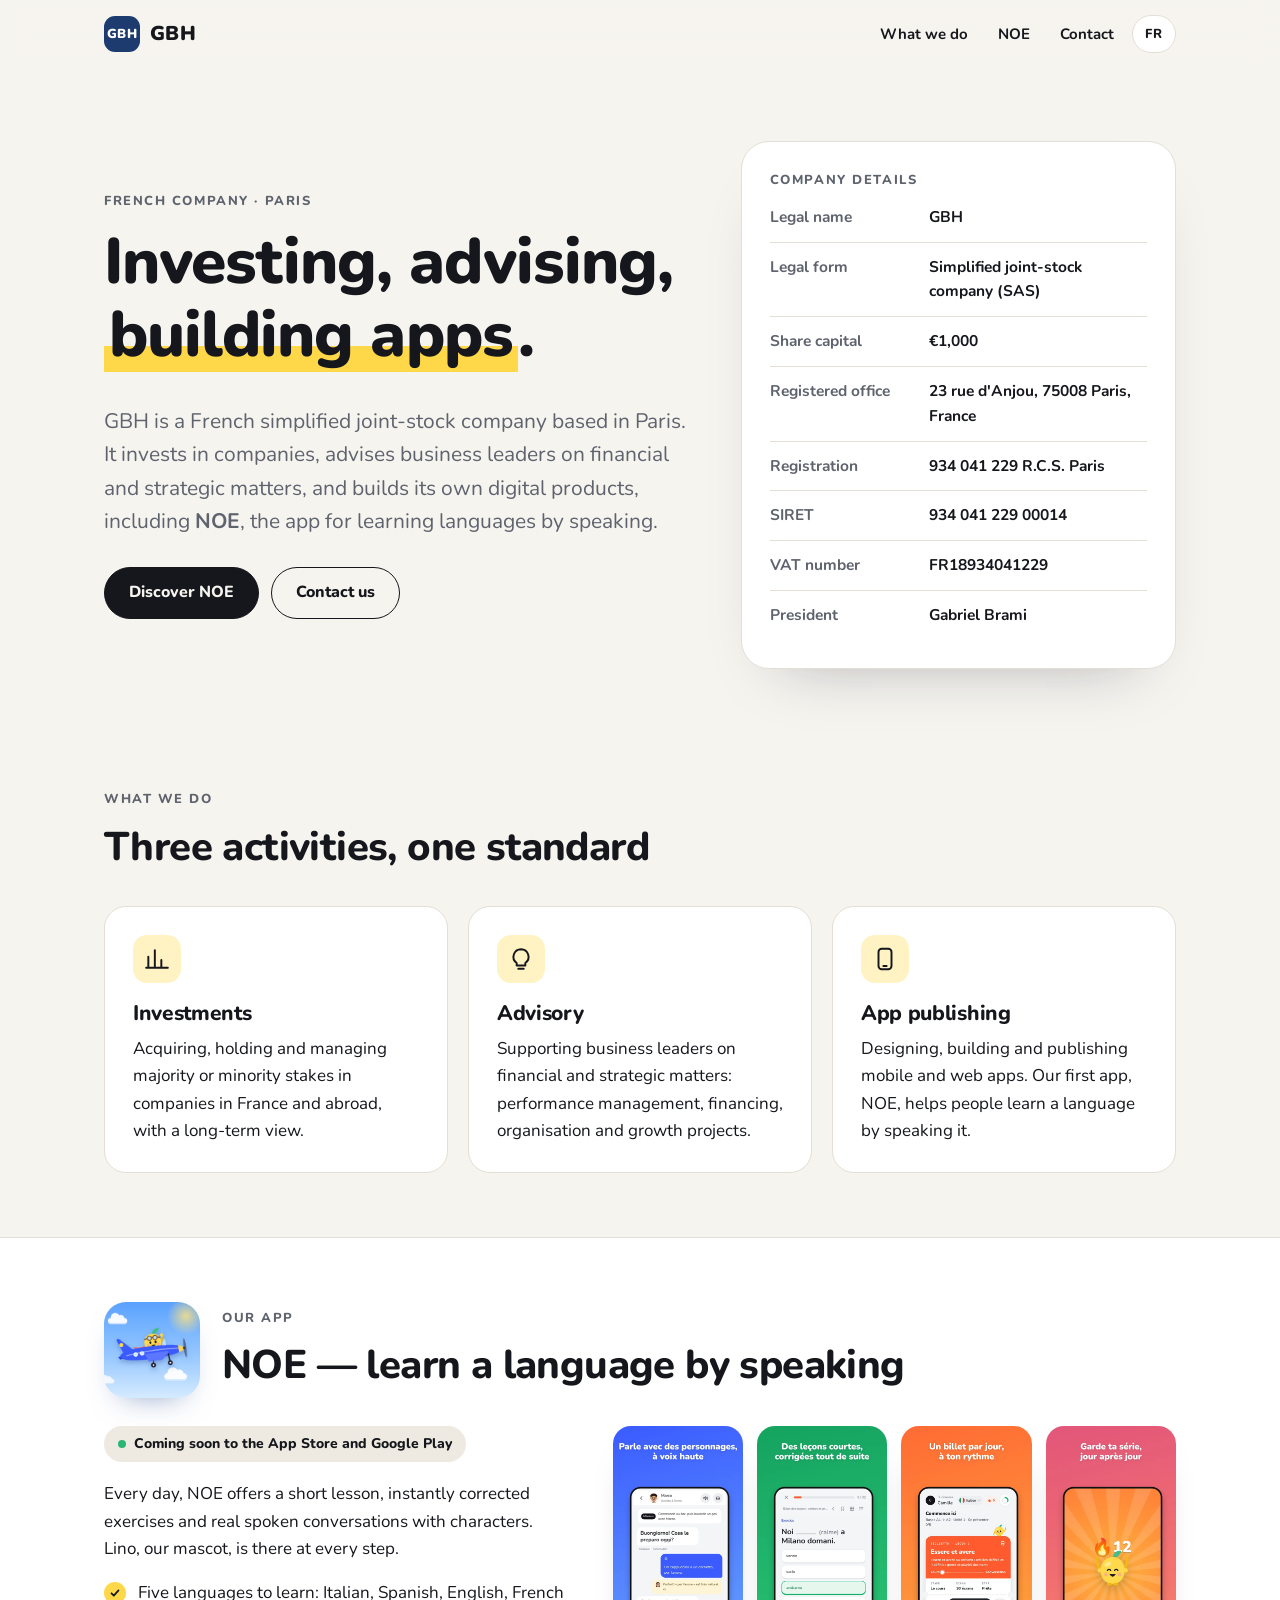
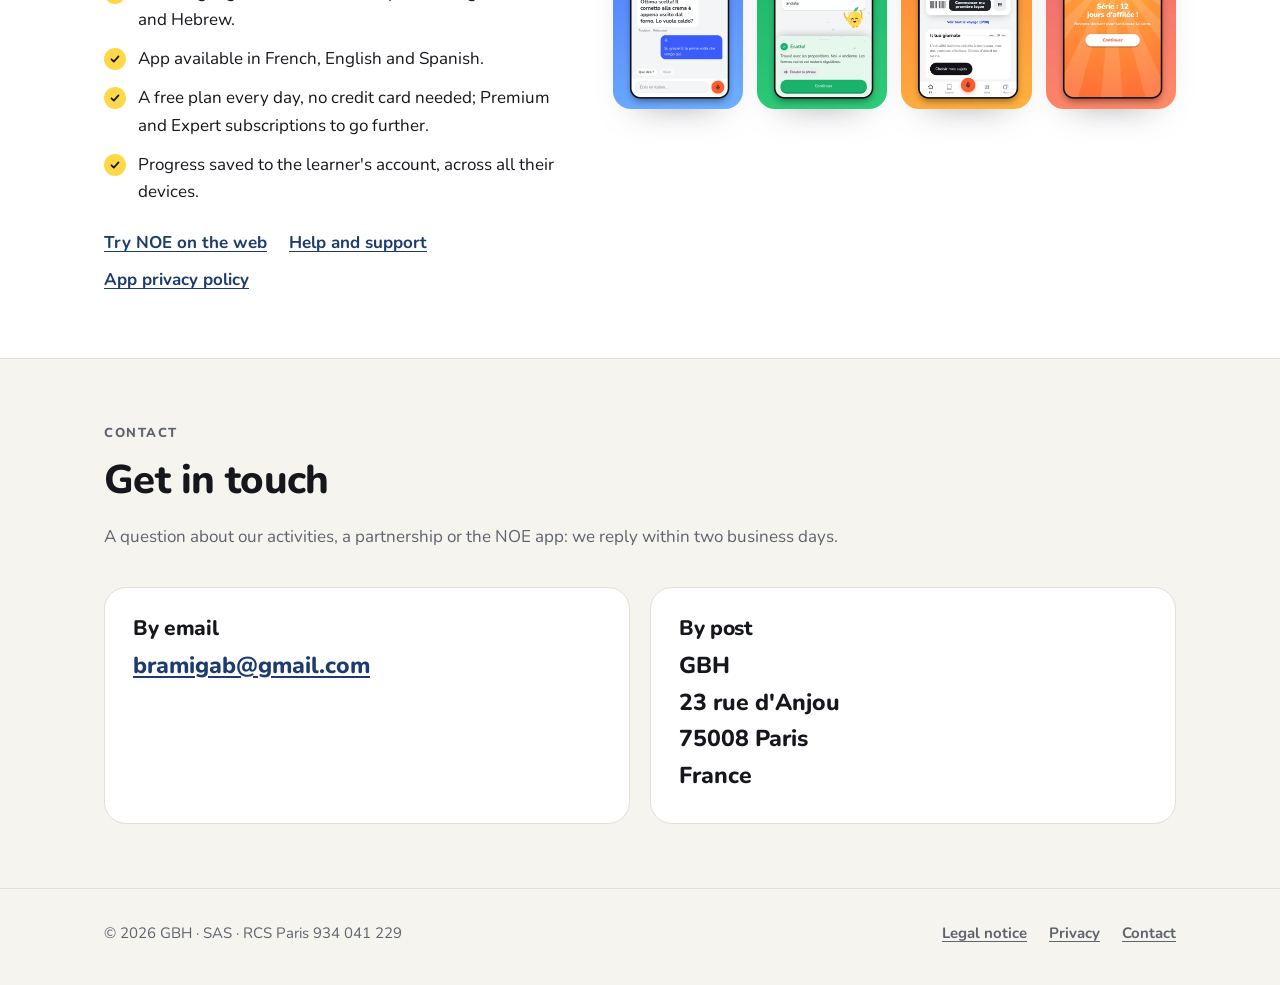
==== index.html @ ae4293f5 "Site de GBH : activités, NOE, identité de la société, contact, mentions légales, confidentialité (FR" ====
<!doctype html>
<html lang="fr">
<head>
<meta charset="utf-8">
<meta name="viewport" content="width=device-width, initial-scale=1, viewport-fit=cover">
<title>GBH — Investissement, conseil et édition d'applications · Paris</title>
<meta name="description" content="GBH est une société par actions simplifiée basée à Paris. Elle investit dans des entreprises, accompagne des dirigeants et édite NOE, l'application pour apprendre les langues en parlant.">
<link rel="canonical" href="https://gab728.github.io/gbh-site/">
<meta property="og:type" content="website">
<meta property="og:title" content="GBH — Investissement, conseil et édition d'applications · Paris">
<meta property="og:description" content="GBH est une société par actions simplifiée basée à Paris. Elle investit dans des entreprises, accompagne des dirigeants et édite NOE, l'application pour apprendre les langues en parlant.">
<meta property="og:url" content="https://gab728.github.io/gbh-site/">
<meta property="og:image" content="https://gab728.github.io/gbh-site/assets/noe-256.png">
<meta name="theme-color" content="#F6F4EF" media="(prefers-color-scheme: light)">
<meta name="theme-color" content="#0F1115" media="(prefers-color-scheme: dark)">
<link rel="icon" href="favicon.svg" type="image/svg+xml">
<link rel="apple-touch-icon" href="assets/noe-180.png">
<link rel="preload" href="fonts/nunito-latin-wght-normal.woff2" as="font" type="font/woff2" crossorigin>
<link rel="stylesheet" href="style.css">
<script type="application/ld+json">{"@context":"https://schema.org","@type":"Organization","name":"GBH","legalName":"GBH","url":"https://gab728.github.io/gbh-site/","email":"bramigab@gmail.com","address":{"@type":"PostalAddress","streetAddress":"23 rue d'Anjou","postalCode":"75008","addressLocality":"Paris","addressCountry":"FR"},"vatID":"FR18934041229","foundingDate":"2024-10-07","identifier":[{"@type":"PropertyValue","propertyID":"SIREN","value":"934041229"}],"founder":{"@type":"Person","name":"Gabriel Brami"},"owns":{"@type":"MobileApplication","name":"NOE","applicationCategory":"EducationalApplication","operatingSystem":"iOS, Android, Web","url":"https://gab728.github.io/italiano-passo-passo/"}}</script>
<script>
/* Langue : français par défaut, anglais pour les visiteurs dont le navigateur n'est pas en français. Même adresse pour les deux. */
(function () { var l = "fr"; try { l = localStorage.getItem("gbh-lang") || ""; } catch (e) {} if (!l) l = /^fr/i.test(navigator.language || "fr") ? "fr" : "en"; document.documentElement.lang = l; })();
</script>
</head>
<body>
<a class="skip" href="#main"><span data-l="fr">Aller au contenu</span><span data-l="en">Skip to content</span></a>
<header class="top" id="top">
  <div class="wrap">
    <a class="logo" href="./" aria-label="GBH"><span class="logo-mark" aria-hidden="true">GBH</span>GBH</a>
    <nav class="nav" aria-label="Navigation">
      <a class="opt" href="./#activites"><span data-l="fr">Activités</span><span data-l="en">What we do</span></a>
      <a class="opt" href="./#noe">NOE</a>
      <a href="./#contact">Contact</a>
      <button class="lang" type="button" id="lang" aria-label="Changer de langue / Change language"><span data-l="fr">EN</span><span data-l="en">FR</span></button>
    </nav>
  </div>
</header>
<main id="main">

<section class="hero" aria-labelledby="h1">
  <div class="wrap">
    <div>
      <div class="eyebrow"><span data-l="fr">Société française · Paris</span><span data-l="en">French company · Paris</span></div>
      <h1 id="h1"><span data-l="fr">Investir, conseiller, <span class="hl">créer des applications</span>.</span><span data-l="en">Investing, advising, <span class="hl">building apps</span>.</span></h1>
      <p class="lead"><span data-l="fr">GBH est une société par actions simplifiée basée à Paris. Elle prend des participations dans des entreprises, accompagne des dirigeants sur leurs sujets financiers et stratégiques, et conçoit ses propres produits numériques, dont <b>NOE</b>, l'application pour apprendre les langues en parlant.</span><span data-l="en">GBH is a French simplified joint-stock company based in Paris. It invests in companies, advises business leaders on financial and strategic matters, and builds its own digital products, including <b>NOE</b>, the app for learning languages by speaking.</span></p>
      <div class="cta">
        <a class="btn primary" href="#noe"><span data-l="fr">Découvrir NOE</span><span data-l="en">Discover NOE</span></a>
        <a class="btn" href="#contact"><span data-l="fr">Nous contacter</span><span data-l="en">Contact us</span></a>
      </div>
    </div>
    <aside class="hero-card" aria-label="Identité de la société">
      <div class="eyebrow"><span data-l="fr">Identité de la société</span><span data-l="en">Company details</span></div>
      <dl class="facts" data-l="fr">
  <div><dt>Dénomination</dt><dd>GBH</dd></div>
  <div><dt>Forme</dt><dd>Société par actions simplifiée (SAS)</dd></div>
  <div><dt>Capital social</dt><dd>1 000 €</dd></div>
  <div><dt>Siège social</dt><dd>23 rue d'Anjou, 75008 Paris, France</dd></div>
  <div><dt>Immatriculation</dt><dd>934 041 229 R.C.S. Paris</dd></div>
  <div><dt>SIRET</dt><dd>934 041 229 00014</dd></div>
  <div><dt>N° de TVA</dt><dd>FR18934041229</dd></div>
  <div><dt>Président</dt><dd>Gabriel Brami</dd></div></dl>
      <dl class="facts" data-l="en">
  <div><dt>Legal name</dt><dd>GBH</dd></div>
  <div><dt>Legal form</dt><dd>Simplified joint-stock company (SAS)</dd></div>
  <div><dt>Share capital</dt><dd>€1,000</dd></div>
  <div><dt>Registered office</dt><dd>23 rue d'Anjou, 75008 Paris, France</dd></div>
  <div><dt>Registration</dt><dd>934 041 229 R.C.S. Paris</dd></div>
  <div><dt>SIRET</dt><dd>934 041 229 00014</dd></div>
  <div><dt>VAT number</dt><dd>FR18934041229</dd></div>
  <div><dt>President</dt><dd>Gabriel Brami</dd></div></dl>
    </aside>
  </div>
</section>

<section id="activites" aria-labelledby="h-act">
  <div class="wrap">
    <div class="section-head">
      <div class="eyebrow"><span data-l="fr">Activités</span><span data-l="en">What we do</span></div>
      <h2 id="h-act"><span data-l="fr">Trois métiers, une même exigence</span><span data-l="en">Three activities, one standard</span></h2>
    </div>
    <div class="grid3">
      <article class="card"><div class="ico"><svg viewBox="0 0 24 24" aria-hidden="true"><path d="M4 20V10M10 20V4M16 20v-7M22 20H2"/></svg></div><h3><span data-l="fr">Participations</span><span data-l="en">Investments</span></h3>
        <p><span data-l="fr">Prise, détention et gestion de participations, majoritaires ou minoritaires, dans des sociétés en France et à l'étranger, avec un horizon de long terme.</span><span data-l="en">Acquiring, holding and managing majority or minority stakes in companies in France and abroad, with a long-term view.</span></p></article>
      <article class="card"><div class="ico"><svg viewBox="0 0 24 24" aria-hidden="true"><path d="M12 3a7 7 0 0 0-4 12.7V18h8v-2.3A7 7 0 0 0 12 3z"/><path d="M9.5 21h5"/></svg></div><h3><span data-l="fr">Conseil</span><span data-l="en">Advisory</span></h3>
        <p><span data-l="fr">Accompagnement des dirigeants sur leurs questions financières et stratégiques : pilotage, financement, organisation, projets de croissance.</span><span data-l="en">Supporting business leaders on financial and strategic matters: performance management, financing, organisation and growth projects.</span></p></article>
      <article class="card"><div class="ico"><svg viewBox="0 0 24 24" aria-hidden="true"><rect x="6" y="2.5" width="12" height="19" rx="3"/><path d="M10.5 18.5h3"/></svg></div><h3><span data-l="fr">Édition d'applications</span><span data-l="en">App publishing</span></h3>
        <p><span data-l="fr">Conception, développement et publication d'applications mobiles et web. Notre première application, NOE, aide à apprendre une langue en parlant.</span><span data-l="en">Designing, building and publishing mobile and web apps. Our first app, NOE, helps people learn a language by speaking it.</span></p></article>
    </div>
  </div>
</section>

<section class="noe" id="noe" aria-labelledby="h-noe">
  <div class="wrap">
    <div class="noe-head">
      <img src="assets/noe-256.png" width="96" height="96" alt="Icône de l'application NOE">
      <div>
        <div class="eyebrow"><span data-l="fr">Notre application</span><span data-l="en">Our app</span></div>
        <h2 id="h-noe"><span data-l="fr">NOE — apprendre une langue en parlant</span><span data-l="en">NOE — learn a language by speaking</span></h2>
      </div>
    </div>
    <div class="noe-body">
      <div>
        <div class="badge"><span data-l="fr">Bientôt sur l'App Store et Google Play</span><span data-l="en">Coming soon to the App Store and Google Play</span></div>
        <p><span data-l="fr">NOE propose chaque jour une leçon courte, des exercices corrigés tout de suite et de vraies conversations à voix haute avec des personnages. Lino, notre mascotte, accompagne l'élève à chaque étape.</span><span data-l="en">Every day, NOE offers a short lesson, instantly corrected exercises and real spoken conversations with characters. Lino, our mascot, is there at every step.</span></p>
        <ul class="ticks">
          <li><span data-l="fr">Cinq langues à apprendre : italien, espagnol, anglais, français et hébreu.</span><span data-l="en">Five languages to learn: Italian, Spanish, English, French and Hebrew.</span></li>
          <li><span data-l="fr">Application disponible en français, en anglais et en espagnol.</span><span data-l="en">App available in French, English and Spanish.</span></li>
          <li><span data-l="fr">Une formule gratuite chaque jour, sans carte bancaire ; des abonnements Premium et Expert pour aller plus loin.</span><span data-l="en">A free plan every day, no credit card needed; Premium and Expert subscriptions to go further.</span></li>
          <li><span data-l="fr">Progression enregistrée dans le compte de l'élève, sur tous ses appareils.</span><span data-l="en">Progress saved to the learner's account, across all their devices.</span></li>
        </ul>
        <div class="links">
          <a href="https://gab728.github.io/italiano-passo-passo/"><span data-l="fr">Essayer NOE sur le web</span><span data-l="en">Try NOE on the web</span></a>
          <a href="https://gab728.github.io/italiano-passo-passo/aide.html"><span data-l="fr">Aide et assistance</span><span data-l="en">Help and support</span></a>
          <a href="https://gab728.github.io/italiano-passo-passo/confidentialite.html"><span data-l="fr">Confidentialité de l'app</span><span data-l="en">App privacy policy</span></a>
        </div>
      </div>
      <div class="shots" role="list" aria-label="Captures d'écran de NOE">
        <picture role="listitem"><source srcset="assets/noe-1.webp" type="image/webp"><img src="assets/noe-1.jpg" width="520" height="1130" decoding="async" alt="NOE : Parler avec des personnages, à voix haute / Talking out loud with characters"></picture>
        <picture role="listitem"><source srcset="assets/noe-2.webp" type="image/webp"><img src="assets/noe-2.jpg" width="520" height="1130" decoding="async" alt="NOE : Des leçons courtes, corrigées tout de suite / Short lessons, corrected instantly"></picture>
        <picture role="listitem"><source srcset="assets/noe-3.webp" type="image/webp"><img src="assets/noe-3.jpg" width="520" height="1130" decoding="async" alt="NOE : Une leçon par jour, à son rythme / One lesson a day, at your own pace"></picture>
        <picture role="listitem"><source srcset="assets/noe-4.webp" type="image/webp"><img src="assets/noe-4.jpg" width="520" height="1130" decoding="async" alt="NOE : Une série de jours d'affilée / A daily streak"></picture>
      </div>
    </div>
  </div>
</section>

<section id="contact" aria-labelledby="h-contact">
  <div class="wrap">
    <div class="section-head">
      <div class="eyebrow">Contact</div>
      <h2 id="h-contact"><span data-l="fr">Écrivez-nous</span><span data-l="en">Get in touch</span></h2>
      <p class="muted"><span data-l="fr">Une question sur nos activités, un partenariat ou l'application NOE : nous répondons sous deux jours ouvrés.</span><span data-l="en">A question about our activities, a partnership or the NOE app: we reply within two business days.</span></p>
    </div>
    <div class="contact">
      <div class="card"><h3><span data-l="fr">Par e-mail</span><span data-l="en">By email</span></h3><p class="big"><a href="mailto:bramigab@gmail.com">bramigab@gmail.com</a></p></div>
      <div class="card"><h3><span data-l="fr">Par courrier</span><span data-l="en">By post</span></h3><address class="big">GBH<br>23 rue d'Anjou<br>75008 Paris<br>France</address></div>
    </div>
  </div>
</section>

</main>
<footer class="foot">
  <div class="wrap">
    <div>© 2026 GBH · SAS · RCS Paris 934 041 229</div>
    <nav aria-label="Liens légaux">
      <a href="mentions-legales.html"><span data-l="fr">Mentions légales</span><span data-l="en">Legal notice</span></a>
      <a href="confidentialite.html"><span data-l="fr">Confidentialité</span><span data-l="en">Privacy</span></a>
      <a href="./#contact">Contact</a>
    </nav>
  </div>
</footer>
<script>
(function () {
  var b = document.getElementById("lang");
  b.onclick = function () { var l = document.documentElement.lang === "fr" ? "en" : "fr"; document.documentElement.lang = l; try { localStorage.setItem("gbh-lang", l); } catch (e) {} };
  var top = document.getElementById("top"), on = function () { top.classList.toggle("scrolled", window.scrollY > 4); };
  window.addEventListener("scroll", on, { passive: true }); on();
})();
</script>
</body>
</html>
---- style.css ----
/* Site de GBH — une seule feuille, sans dépendance externe (polices hébergées ici). */
@font-face { font-family: "Nunito"; font-style: normal; font-weight: 200 1000; font-display: swap; src: url(fonts/nunito-latin-wght-normal.woff2) format("woff2"); unicode-range: U+0000-00FF, U+0131, U+0152-0153, U+02BB-02BC, U+02C6, U+02DA, U+02DC, U+0304, U+0308, U+0329, U+2000-206F, U+20AC, U+2122, U+2191, U+2193, U+2212, U+2215, U+FEFF, U+FFFD; }
@font-face { font-family: "Nunito"; font-style: normal; font-weight: 200 1000; font-display: swap; src: url(fonts/nunito-latin-ext-wght-normal.woff2) format("woff2"); unicode-range: U+0100-02BA, U+02BD-02C5, U+02C7-02CC, U+02CE-02D7, U+02DD-02FF, U+0304, U+0308, U+0329, U+1D00-1DBF, U+1E00-1E9F, U+1EF2-1EFF, U+2020, U+20A0-20AB, U+20AD-20C0, U+2113, U+2C60-2C7F, U+A720-A7FF; }

:root {
  --bg: #F6F4EF; --surface: #FFFFFF; --ink: #15171C; --muted: #5E636E; --line: #E3DFD6; --soft: #EEEAE1;
  --brand: #1D3B6E; --brand-ink: #FFFFFF; --sun: #FFD84A; --sun-soft: #FFF3C4; --hl: #FFD84A;
  --radius: 22px; --wrap: 1120px;
  color-scheme: light;
}
@media (prefers-color-scheme: dark) {
  :root:not([data-theme="light"]) {
    --bg: #0F1115; --surface: #181B21; --ink: #F1F2F4; --muted: #A3A8B3; --line: #2A2E37; --soft: #1F232A;
    --brand: #8FB4FF; --brand-ink: #0F1115; --sun: #FFD84A; --sun-soft: #3A3317; --hl: rgba(255, 216, 74, .38); color-scheme: dark;
  }
}
:root[data-theme="dark"] {
  --bg: #0F1115; --surface: #181B21; --ink: #F1F2F4; --muted: #A3A8B3; --line: #2A2E37; --soft: #1F232A;
  --brand: #8FB4FF; --brand-ink: #0F1115; --sun: #FFD84A; --sun-soft: #3A3317; --hl: rgba(255, 216, 74, .38); color-scheme: dark;
}

* { box-sizing: border-box; }
html { -webkit-text-size-adjust: 100%; scroll-behavior: smooth; }
body { margin: 0; background: var(--bg); color: var(--ink); font: 17px/1.6 "Nunito", system-ui, -apple-system, "Segoe UI", sans-serif; -webkit-font-smoothing: antialiased; overflow-x: hidden; }
img { max-width: 100%; display: block; }
a { color: var(--brand); text-underline-offset: 3px; }
a:hover { text-decoration-thickness: 2px; }
:focus-visible { outline: 3px solid var(--brand); outline-offset: 3px; border-radius: 6px; }
h1, h2, h3 { line-height: 1.15; margin: 0 0 .5em; letter-spacing: -.015em; }
h1 { font-size: clamp(36px, 6vw, 64px); font-weight: 850; }
h2 { font-size: clamp(28px, 4vw, 40px); font-weight: 800; }
h3 { font-size: 21px; font-weight: 800; }
p { margin: 0 0 1em; }
.wrap { max-width: var(--wrap); margin: 0 auto; padding: 0 24px; }
.muted { color: var(--muted); }
.eyebrow { font-size: 13px; font-weight: 800; letter-spacing: .12em; text-transform: uppercase; color: var(--muted); margin-bottom: 14px; }
.skip { position: absolute; left: -999px; top: 8px; background: var(--surface); padding: 8px 14px; border-radius: 10px; z-index: 10; }
.skip:focus { left: 12px; }

/* Langue : le texte des deux langues est dans la page ; on masque l'autre. */
html[lang="fr"] [data-l="en"], html[lang="en"] [data-l="fr"] { display: none !important; }

/* En-tête */
.top { position: sticky; top: 0; z-index: 5; background: color-mix(in srgb, var(--bg) 88%, transparent); backdrop-filter: saturate(1.4) blur(12px); -webkit-backdrop-filter: saturate(1.4) blur(12px); border-bottom: 1px solid transparent; transition: border-color .2s; }
.top.scrolled { border-bottom-color: var(--line); }
.top .wrap { display: flex; align-items: center; gap: 18px; height: 68px; }
.logo { display: inline-flex; align-items: center; gap: 10px; color: var(--ink); text-decoration: none; font-weight: 900; font-size: 20px; letter-spacing: .02em; }
.logo-mark { width: 36px; height: 36px; border-radius: 11px; background: var(--brand); color: var(--brand-ink); display: grid; place-items: center; font-size: 13px; font-weight: 900; letter-spacing: .04em; }
.nav { margin-left: auto; display: flex; gap: 6px; align-items: center; }
.nav a { color: var(--ink); text-decoration: none; font-weight: 700; font-size: 15px; padding: 8px 12px; border-radius: 999px; }
.nav a:hover { background: var(--soft); }
.lang { border: 1px solid var(--line); background: var(--surface); color: var(--ink); font: 800 13px/1 "Nunito", sans-serif; letter-spacing: .06em; border-radius: 999px; padding: 9px 12px; cursor: pointer; min-height: 38px; }
.lang:hover { border-color: var(--muted); }
@media (max-width: 720px) { .nav a.opt { display: none; } .top .wrap { gap: 10px; } }

/* Accueil */
.hero { padding: 72px 0 56px; }
.hero .wrap { display: grid; grid-template-columns: 1.15fr .85fr; gap: 48px; align-items: center; }
.hero h1 .hl { background: linear-gradient(transparent 62%, var(--hl) 62%, var(--hl) 92%, transparent 92%); padding: 0 .08em; }
.lead { font-size: clamp(18px, 2.2vw, 21px); color: var(--muted); max-width: 36em; }
.cta { display: flex; flex-wrap: wrap; gap: 12px; margin-top: 28px; }
.btn { display: inline-flex; align-items: center; justify-content: center; gap: 8px; min-height: 52px; padding: 12px 24px; border-radius: 999px; font-weight: 800; font-size: 16px; text-decoration: none; border: 1.5px solid var(--ink); color: var(--ink); background: transparent; }
.btn.primary { background: var(--ink); color: var(--bg); }
.btn:hover { transform: translateY(-1px); }
.hero-card { background: var(--surface); border: 1px solid var(--line); border-radius: 28px; padding: 28px; box-shadow: 0 30px 60px -40px rgba(20, 24, 40, .35); }
.facts { display: grid; gap: 0; margin: 0; }
.facts div { display: grid; grid-template-columns: 9.5em 1fr; gap: 12px; padding: 12px 0; border-top: 1px solid var(--line); font-size: 15.5px; }
.facts div:first-child { border-top: 0; padding-top: 0; }
.facts dt { color: var(--muted); font-weight: 700; }
.facts dd { margin: 0; font-weight: 700; }
@media (max-width: 880px) { .hero { padding: 40px 0 32px; } .hero .wrap { grid-template-columns: 1fr; gap: 32px; } }
@media (max-width: 420px) { .facts div { grid-template-columns: 1fr; gap: 2px; } }

section { padding: 64px 0; }
.section-head { max-width: 44em; margin-bottom: 36px; }

/* Activités */
.grid3 { display: grid; grid-template-columns: repeat(3, 1fr); gap: 20px; }
.card { background: var(--surface); border: 1px solid var(--line); border-radius: var(--radius); padding: 28px; }
.card p:last-child { margin-bottom: 0; }
.ico { width: 48px; height: 48px; border-radius: 14px; background: var(--sun-soft); display: grid; place-items: center; margin-bottom: 18px; }
.ico svg { width: 26px; height: 26px; stroke: var(--ink); fill: none; stroke-width: 1.8; stroke-linecap: round; stroke-linejoin: round; }
@media (max-width: 880px) { .grid3 { grid-template-columns: 1fr; } }

/* NOE */
.noe { background: var(--surface); border-top: 1px solid var(--line); border-bottom: 1px solid var(--line); }
.noe-head { display: flex; gap: 22px; align-items: center; margin-bottom: 28px; }
.noe-head img { width: 96px; height: 96px; border-radius: 22px; box-shadow: 0 14px 30px -18px rgba(20, 60, 140, .55); flex: none; }
.noe-head h2 { margin-bottom: 4px; }
.noe-body { display: grid; grid-template-columns: .9fr 1.1fr; gap: 48px; align-items: start; }
.ticks { list-style: none; padding: 0; margin: 0 0 24px; display: grid; gap: 12px; }
.ticks li { position: relative; padding-left: 34px; }
.ticks li::before { content: ""; position: absolute; left: 0; top: 3px; width: 22px; height: 22px; border-radius: 50%; background: var(--sun) url("data:image/svg+xml,%3Csvg xmlns='http://www.w3.org/2000/svg' viewBox='0 0 24 24' fill='none' stroke='%2315171C' stroke-width='3' stroke-linecap='round' stroke-linejoin='round'%3E%3Cpath d='M6 12.5l4 4 8-9'/%3E%3C/svg%3E") center/14px no-repeat; }
.badge { display: inline-flex; align-items: center; gap: 8px; font-size: 14px; font-weight: 800; background: var(--soft); border-radius: 999px; padding: 7px 14px; margin-bottom: 18px; }
.badge::before { content: ""; width: 8px; height: 8px; border-radius: 50%; background: #2BB673; }
.links { display: flex; flex-wrap: wrap; gap: 10px 22px; font-weight: 700; margin-top: 8px; }
.shots { display: grid; grid-template-columns: repeat(4, 1fr); gap: 14px; }
.shots img { border-radius: 18px; aspect-ratio: 1320 / 2868; width: 100%; height: auto; object-fit: cover; box-shadow: 0 18px 36px -26px rgba(20, 24, 40, .5); }
@media (max-width: 980px) { .noe-body { grid-template-columns: 1fr; } }
@media (max-width: 560px) {
  .shots { grid-template-columns: repeat(4, 62%); overflow-x: auto; scroll-snap-type: x mandatory; padding-bottom: 8px; margin: 0 -24px; padding-left: 24px; padding-right: 24px; scrollbar-width: none; }
  .shots::-webkit-scrollbar { display: none; }
  .shots img { scroll-snap-align: center; }
  .noe-head img { width: 76px; height: 76px; border-radius: 18px; }
}

/* Contact */
.contact { display: grid; grid-template-columns: 1fr 1fr; gap: 20px; }
.contact .card h3 { margin-bottom: 8px; }
.big { font-size: clamp(19px, 2.4vw, 23px); font-weight: 800; word-break: break-word; }
address { font-style: normal; }
@media (max-width: 720px) { .contact { grid-template-columns: 1fr; } }

/* Pages de texte */
.doc { padding: 48px 0 72px; }
.doc .wrap { max-width: 780px; }
.doc h1 { font-size: clamp(32px, 5vw, 46px); }
.doc h2 { font-size: 23px; margin-top: 40px; }
.doc dl.facts { background: var(--surface); border: 1px solid var(--line); border-radius: var(--radius); padding: 22px 24px; }
.doc ul { padding-left: 1.2em; }
.doc li { margin-bottom: .4em; }

/* Pied de page */
.foot { border-top: 1px solid var(--line); padding: 32px 0 40px; font-size: 15px; color: var(--muted); }
.foot .wrap { display: flex; flex-wrap: wrap; gap: 12px 28px; align-items: center; justify-content: space-between; }
.foot nav { display: flex; flex-wrap: wrap; gap: 8px 22px; }
.foot a { color: var(--muted); font-weight: 700; }

@media (prefers-reduced-motion: reduce) { html { scroll-behavior: auto; } .btn:hover { transform: none; } }
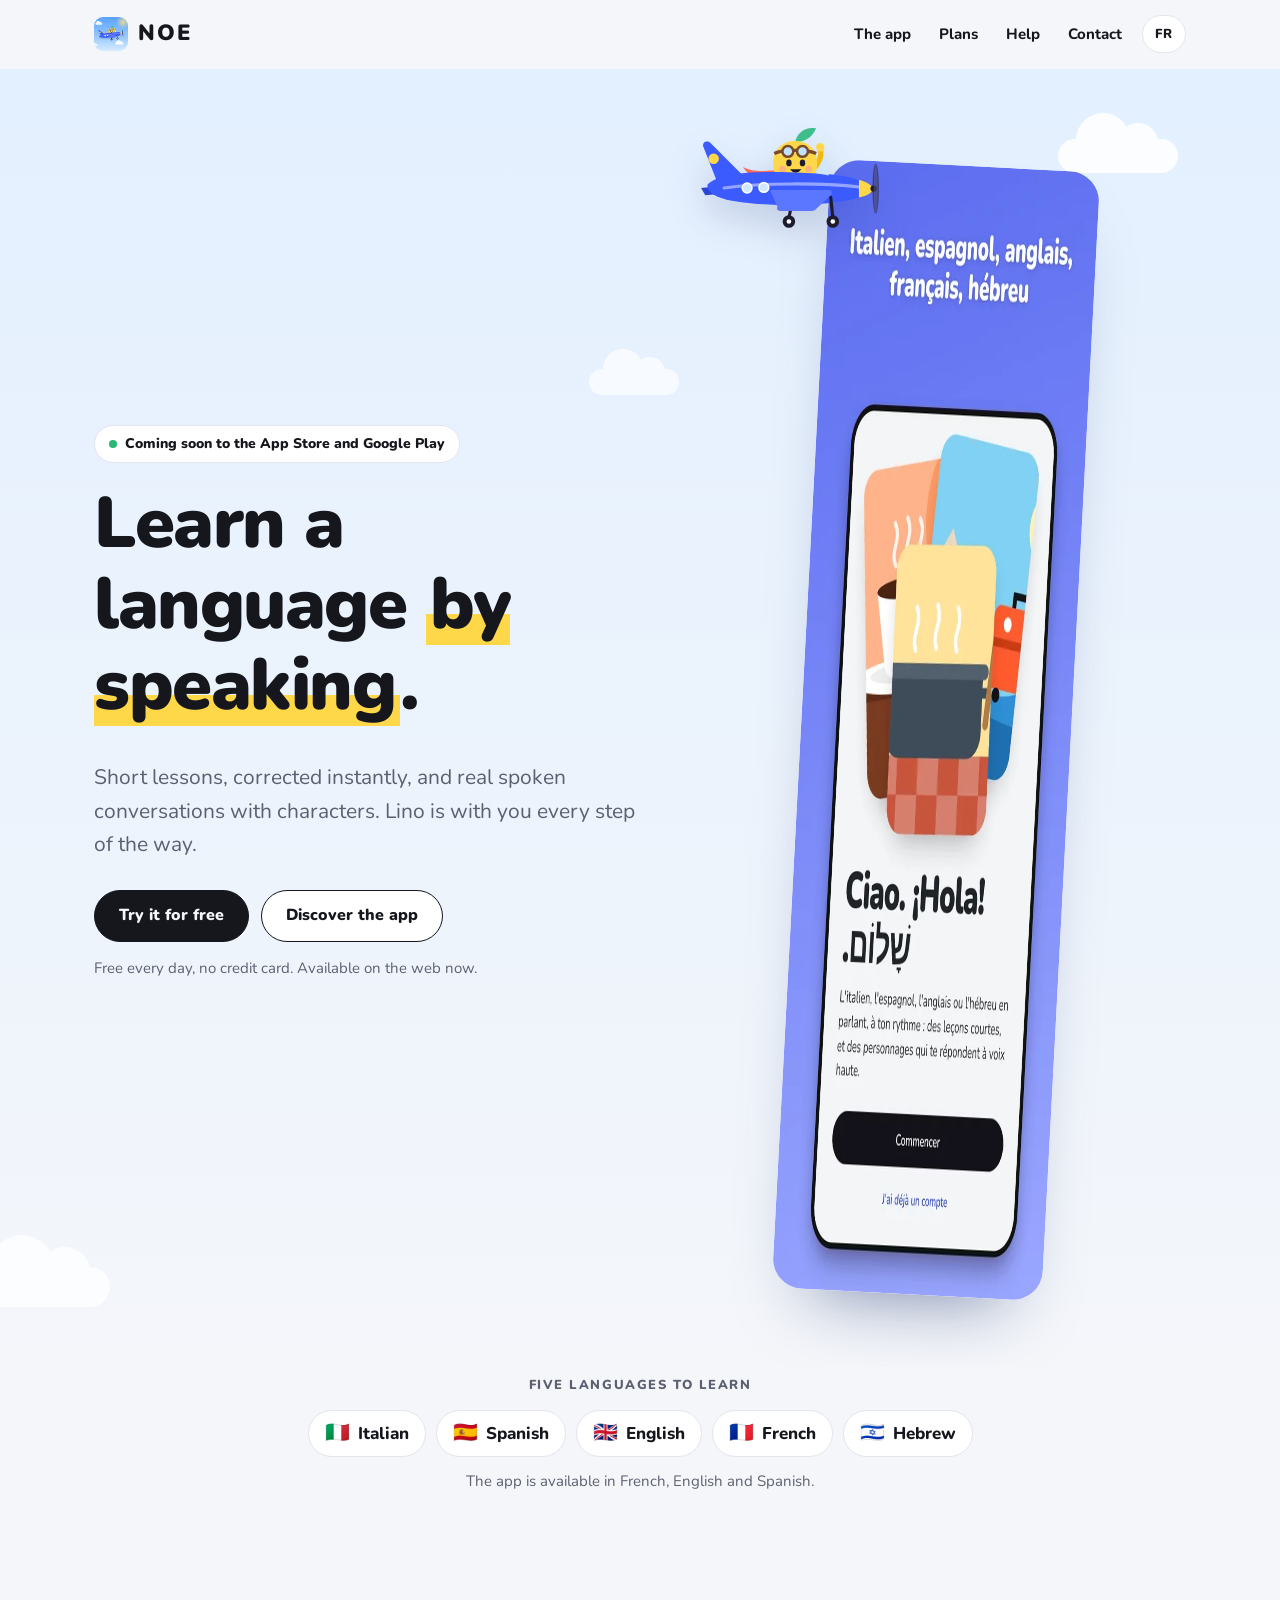
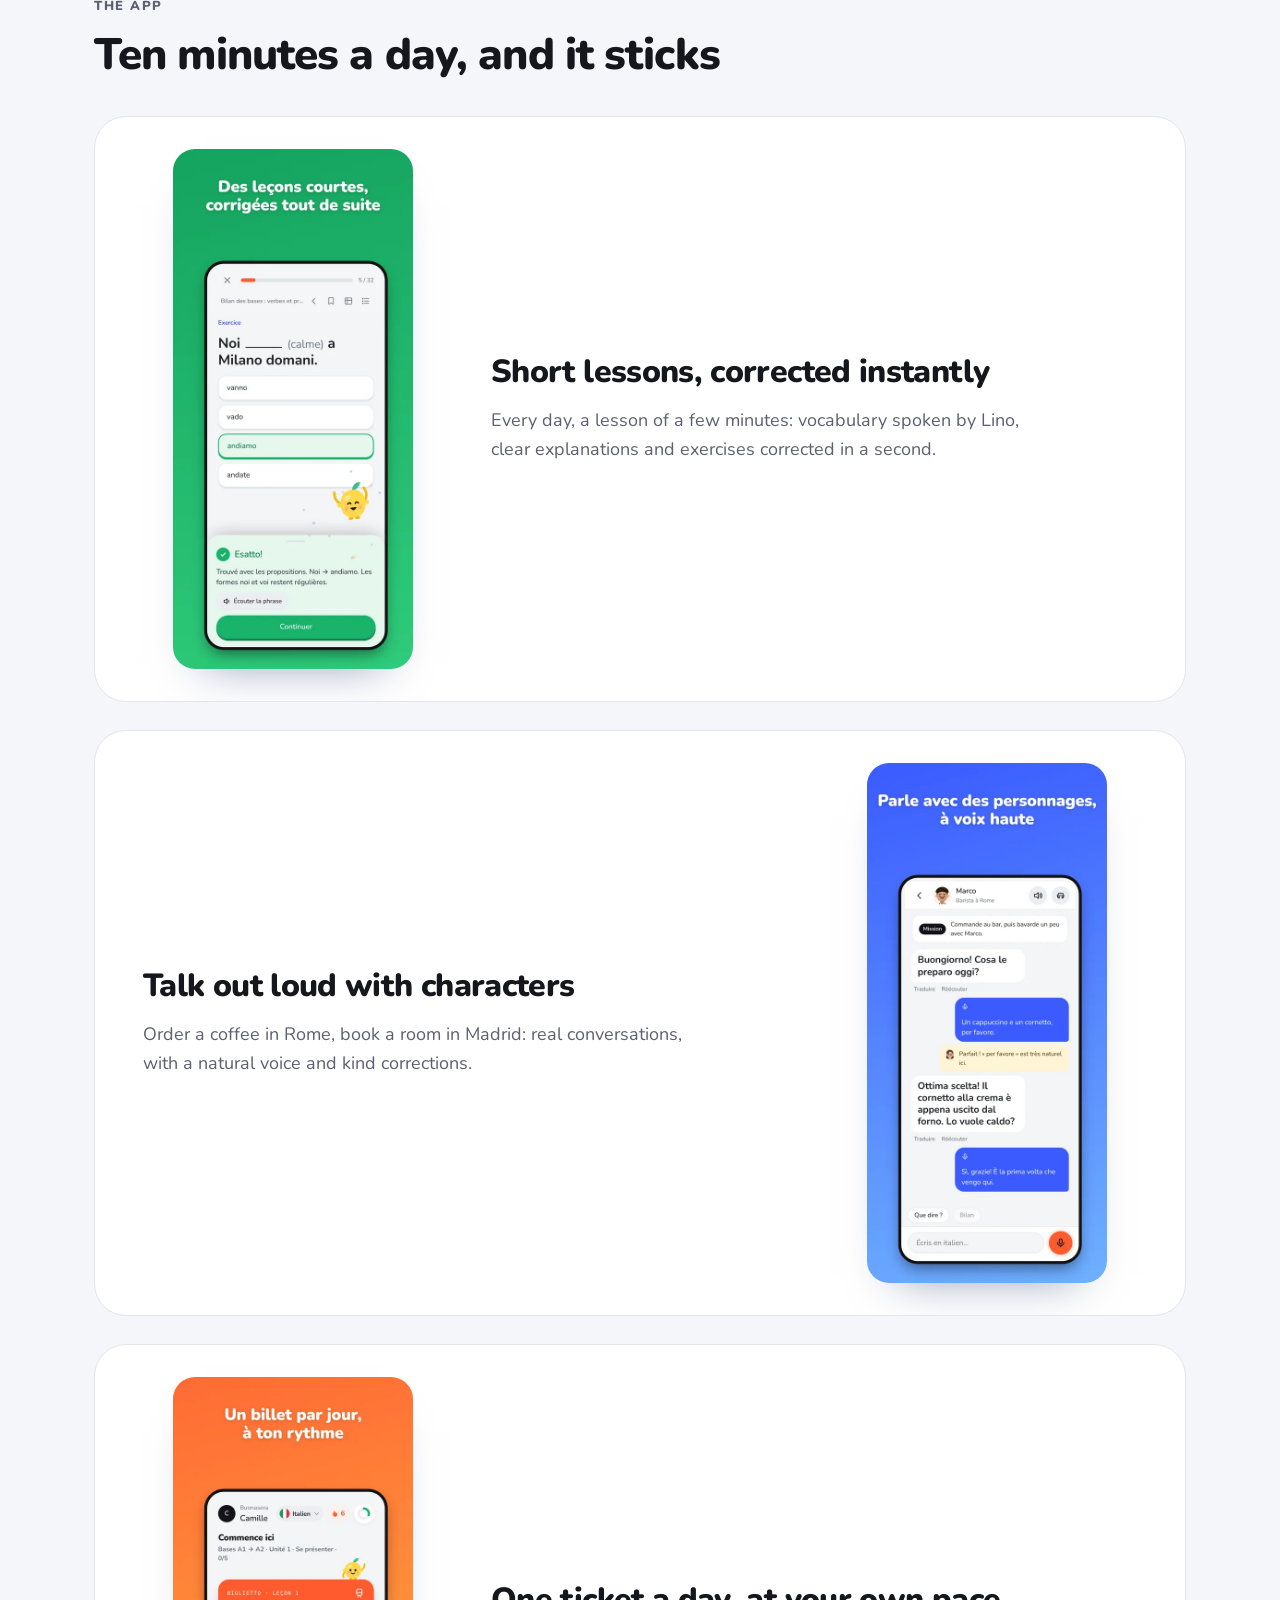
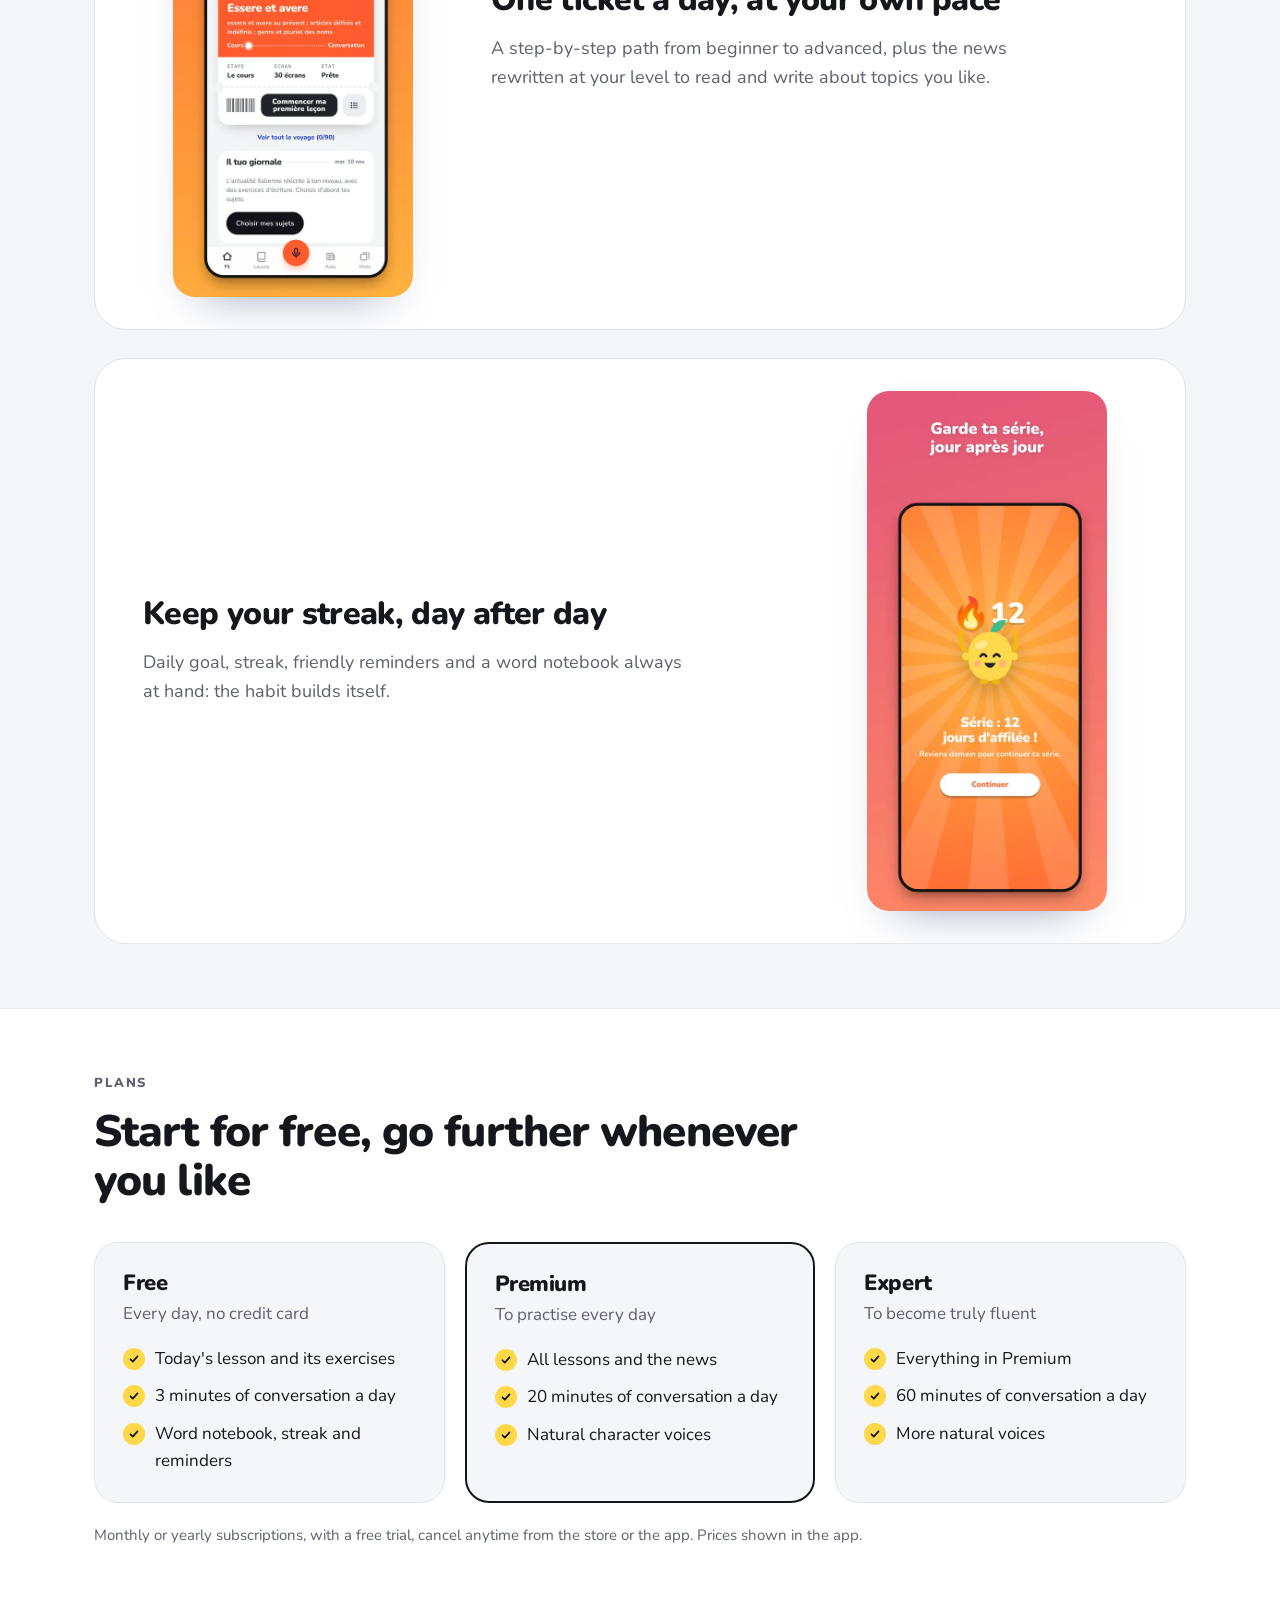
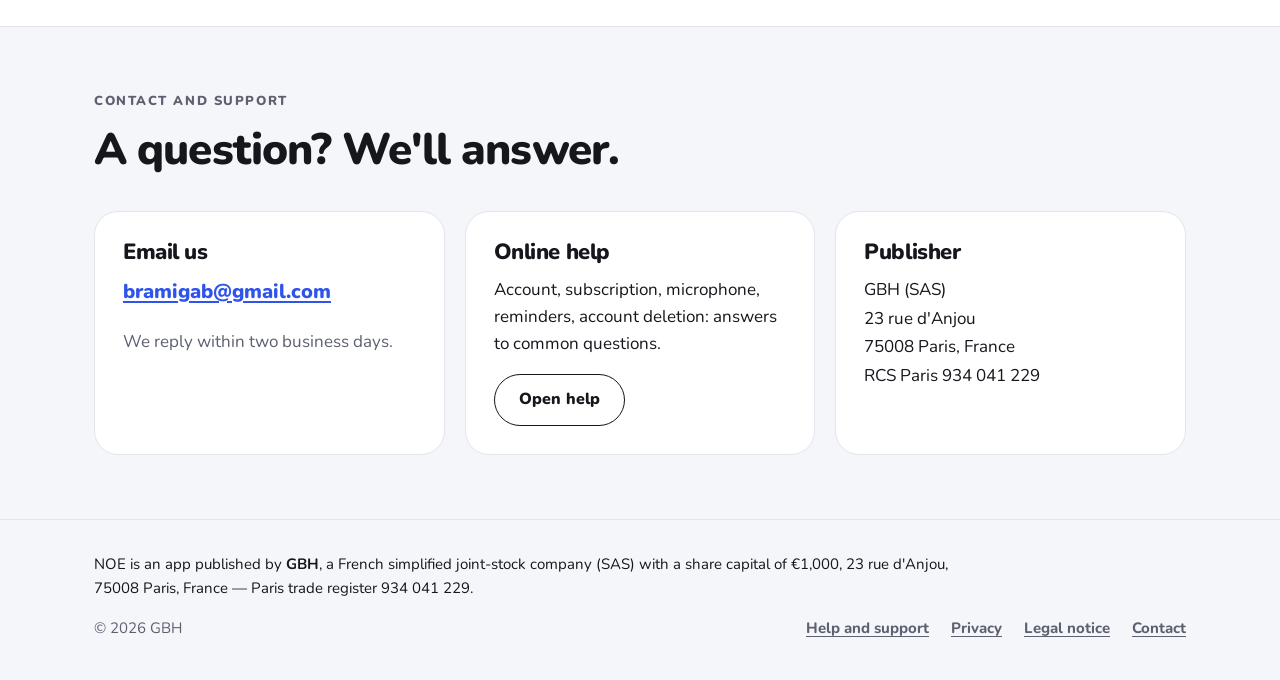
==== commit a66131cb: "Site de NOE (éditée par GBH) : accueil, fonctionnalités, langues, formules, contact ; éditeur GBH da" ====
--- a/index.html
+++ b/index.html
@@ -3,34 +3,35 @@
 <head>
 <meta charset="utf-8">
 <meta name="viewport" content="width=device-width, initial-scale=1, viewport-fit=cover">
-<title>GBH — Investissement, conseil et édition d'applications · Paris</title>
-<meta name="description" content="GBH est une société par actions simplifiée basée à Paris. Elle investit dans des entreprises, accompagne des dirigeants et édite NOE, l'application pour apprendre les langues en parlant.">
-<link rel="canonical" href="https://gab728.github.io/gbh-site/">
+<title>NOE — Apprends une langue en parlant</title>
+<meta name="description" content="NOE : des leçons courtes, corrigées tout de suite, et de vraies conversations à voix haute. Italien, espagnol, anglais, français et hébreu. Application éditée par GBH.">
+<link rel="canonical" href="https://gab728.github.io/noe-site/">
 <meta property="og:type" content="website">
-<meta property="og:title" content="GBH — Investissement, conseil et édition d'applications · Paris">
-<meta property="og:description" content="GBH est une société par actions simplifiée basée à Paris. Elle investit dans des entreprises, accompagne des dirigeants et édite NOE, l'application pour apprendre les langues en parlant.">
-<meta property="og:url" content="https://gab728.github.io/gbh-site/">
-<meta property="og:image" content="https://gab728.github.io/gbh-site/assets/noe-256.png">
-<meta name="theme-color" content="#F6F4EF" media="(prefers-color-scheme: light)">
-<meta name="theme-color" content="#0F1115" media="(prefers-color-scheme: dark)">
-<link rel="icon" href="favicon.svg" type="image/svg+xml">
+<meta property="og:site_name" content="NOE">
+<meta property="og:title" content="NOE — Apprends une langue en parlant">
+<meta property="og:description" content="NOE : des leçons courtes, corrigées tout de suite, et de vraies conversations à voix haute. Italien, espagnol, anglais, français et hébreu. Application éditée par GBH.">
+<meta property="og:url" content="https://gab728.github.io/noe-site/">
+<meta property="og:image" content="https://gab728.github.io/noe-site/assets/noe-256.png">
+<meta name="theme-color" content="#F4F6FA" media="(prefers-color-scheme: light)">
+<meta name="theme-color" content="#0E1016" media="(prefers-color-scheme: dark)">
+<link rel="icon" href="assets/noe-64.png" type="image/png">
 <link rel="apple-touch-icon" href="assets/noe-180.png">
 <link rel="preload" href="fonts/nunito-latin-wght-normal.woff2" as="font" type="font/woff2" crossorigin>
 <link rel="stylesheet" href="style.css">
-<script type="application/ld+json">{"@context":"https://schema.org","@type":"Organization","name":"GBH","legalName":"GBH","url":"https://gab728.github.io/gbh-site/","email":"bramigab@gmail.com","address":{"@type":"PostalAddress","streetAddress":"23 rue d'Anjou","postalCode":"75008","addressLocality":"Paris","addressCountry":"FR"},"vatID":"FR18934041229","foundingDate":"2024-10-07","identifier":[{"@type":"PropertyValue","propertyID":"SIREN","value":"934041229"}],"founder":{"@type":"Person","name":"Gabriel Brami"},"owns":{"@type":"MobileApplication","name":"NOE","applicationCategory":"EducationalApplication","operatingSystem":"iOS, Android, Web","url":"https://gab728.github.io/italiano-passo-passo/"}}</script>
+<script type="application/ld+json">{"@context":"https://schema.org","@type":"MobileApplication","name":"NOE","url":"https://gab728.github.io/noe-site/","applicationCategory":"EducationalApplication","operatingSystem":"iOS, Android, Web","inLanguage":["fr","en","es"],"offers":{"@type":"Offer","price":"0","priceCurrency":"EUR"},"publisher":{"@type":"Organization","name":"GBH","legalName":"GBH","email":"bramigab@gmail.com","vatID":"FR18934041229","address":{"@type":"PostalAddress","streetAddress":"23 rue d'Anjou","postalCode":"75008","addressLocality":"Paris","addressCountry":"FR"}}}</script>
 <script>
-/* Langue : français par défaut, anglais pour les visiteurs dont le navigateur n'est pas en français. Même adresse pour les deux. */
-(function () { var l = "fr"; try { l = localStorage.getItem("gbh-lang") || ""; } catch (e) {} if (!l) l = /^fr/i.test(navigator.language || "fr") ? "fr" : "en"; document.documentElement.lang = l; })();
+(function () { var l = ""; try { l = localStorage.getItem("noe-lang") || ""; } catch (e) {} if (!l) l = /^fr/i.test(navigator.language || "fr") ? "fr" : "en"; document.documentElement.lang = l; })();
 </script>
 </head>
 <body>
 <a class="skip" href="#main"><span data-l="fr">Aller au contenu</span><span data-l="en">Skip to content</span></a>
 <header class="top" id="top">
   <div class="wrap">
-    <a class="logo" href="./" aria-label="GBH"><span class="logo-mark" aria-hidden="true">GBH</span>GBH</a>
+    <a class="logo" href="./" aria-label="NOE"><img src="assets/noe-64.png" width="34" height="34" alt="">NOE</a>
     <nav class="nav" aria-label="Navigation">
-      <a class="opt" href="./#activites"><span data-l="fr">Activités</span><span data-l="en">What we do</span></a>
-      <a class="opt" href="./#noe">NOE</a>
+      <a class="opt" href="./#fonctionnalites"><span data-l="fr">L'app</span><span data-l="en">The app</span></a>
+      <a class="opt" href="./#formules"><span data-l="fr">Formules</span><span data-l="en">Plans</span></a>
+      <a class="opt" href="https://gab728.github.io/italiano-passo-passo/aide.html"><span data-l="fr">Aide</span><span data-l="en">Help</span></a>
       <a href="./#contact">Contact</a>
       <button class="lang" type="button" id="lang" aria-label="Changer de langue / Change language"><span data-l="fr">EN</span><span data-l="en">FR</span></button>
     </nav>
@@ -39,102 +40,138 @@
 <main id="main">
 
 <section class="hero" aria-labelledby="h1">
-  <div class="wrap">
-    <div>
-      <div class="eyebrow"><span data-l="fr">Société française · Paris</span><span data-l="en">French company · Paris</span></div>
-      <h1 id="h1"><span data-l="fr">Investir, conseiller, <span class="hl">créer des applications</span>.</span><span data-l="en">Investing, advising, <span class="hl">building apps</span>.</span></h1>
-      <p class="lead"><span data-l="fr">GBH est une société par actions simplifiée basée à Paris. Elle prend des participations dans des entreprises, accompagne des dirigeants sur leurs sujets financiers et stratégiques, et conçoit ses propres produits numériques, dont <b>NOE</b>, l'application pour apprendre les langues en parlant.</span><span data-l="en">GBH is a French simplified joint-stock company based in Paris. It invests in companies, advises business leaders on financial and strategic matters, and builds its own digital products, including <b>NOE</b>, the app for learning languages by speaking.</span></p>
+  <div class="sky" aria-hidden="true"><i class="cloud c1"></i><i class="cloud c2"></i><i class="cloud c3"></i></div>
+  <div class="wrap">
+    <div class="hero-text">
+      <div class="badge"><span data-l="fr">Bientôt sur l'App Store et Google Play</span><span data-l="en">Coming soon to the App Store and Google Play</span></div>
+      <h1 id="h1"><span data-l="fr">Apprends une langue <span class="hl">en parlant</span>.</span><span data-l="en">Learn a language <span class="hl">by speaking</span>.</span></h1>
+      <p class="lead"><span data-l="fr">Des leçons courtes, corrigées tout de suite, et de vraies conversations à voix haute avec des personnages. Lino t'accompagne à chaque étape.</span><span data-l="en">Short lessons, corrected instantly, and real spoken conversations with characters. Lino is with you every step of the way.</span></p>
       <div class="cta">
-        <a class="btn primary" href="#noe"><span data-l="fr">Découvrir NOE</span><span data-l="en">Discover NOE</span></a>
-        <a class="btn" href="#contact"><span data-l="fr">Nous contacter</span><span data-l="en">Contact us</span></a>
+        <a class="btn primary" href="https://gab728.github.io/italiano-passo-passo/"><span data-l="fr">Essayer gratuitement</span><span data-l="en">Try it for free</span></a>
+        <a class="btn" href="#fonctionnalites"><span data-l="fr">Découvrir l'app</span><span data-l="en">Discover the app</span></a>
       </div>
-    </div>
-    <aside class="hero-card" aria-label="Identité de la société">
-      <div class="eyebrow"><span data-l="fr">Identité de la société</span><span data-l="en">Company details</span></div>
-      <dl class="facts" data-l="fr">
-  <div><dt>Dénomination</dt><dd>GBH</dd></div>
-  <div><dt>Forme</dt><dd>Société par actions simplifiée (SAS)</dd></div>
-  <div><dt>Capital social</dt><dd>1 000 €</dd></div>
-  <div><dt>Siège social</dt><dd>23 rue d'Anjou, 75008 Paris, France</dd></div>
-  <div><dt>Immatriculation</dt><dd>934 041 229 R.C.S. Paris</dd></div>
-  <div><dt>SIRET</dt><dd>934 041 229 00014</dd></div>
-  <div><dt>N° de TVA</dt><dd>FR18934041229</dd></div>
-  <div><dt>Président</dt><dd>Gabriel Brami</dd></div></dl>
-      <dl class="facts" data-l="en">
-  <div><dt>Legal name</dt><dd>GBH</dd></div>
-  <div><dt>Legal form</dt><dd>Simplified joint-stock company (SAS)</dd></div>
-  <div><dt>Share capital</dt><dd>€1,000</dd></div>
-  <div><dt>Registered office</dt><dd>23 rue d'Anjou, 75008 Paris, France</dd></div>
-  <div><dt>Registration</dt><dd>934 041 229 R.C.S. Paris</dd></div>
-  <div><dt>SIRET</dt><dd>934 041 229 00014</dd></div>
-  <div><dt>VAT number</dt><dd>FR18934041229</dd></div>
-  <div><dt>President</dt><dd>Gabriel Brami</dd></div></dl>
-    </aside>
-  </div>
-</section>
-
-<section id="activites" aria-labelledby="h-act">
+      <p class="small muted"><span data-l="fr">Gratuit chaque jour, sans carte bancaire. Sur le web dès maintenant.</span><span data-l="en">Free every day, no credit card. Available on the web now.</span></p>
+    </div>
+    <div class="hero-art">
+      <div class="plane"><svg class="lp-svg" role="img" viewBox="0 0 220 124" aria-label="Lino, la mascotte de NOE, dans son avion" focusable="false">
+  <!-- Écharpe de Lino, qui flotte au vent -->
+  <path class="lp-scarf" d="M104 51 C92 46 80 54 64 46 C70 56 82 60 96 58 L104 57 Z" fill="#FF6B57"/>
+  <path class="lp-scarf2" d="M100 55 C90 58 80 64 70 62 C78 68 90 66 100 60 Z" fill="#E2557A"/>
+  <!-- Aile du fond -->
+  <path d="M104 62 L136 62 L124 44 C122 42 118 42 116 44 Z" fill="#2A44D6"/>
+  <!-- Lino, le citron pilote -->
+  <g class="lp-pilot">
+    <path d="M114 22 C116 12 125 7 134 9 C130 18 123 22 114 22 Z" fill="#3DBE8B"/>
+    <path class="lp-arm" d="M128 50 C136 44 140 36 138 28" stroke="#F2B90F" stroke-width="5" fill="none" stroke-linecap="round"/>
+    <circle class="lp-arm" cx="138" cy="27" r="4" fill="#FFD84A"/>
+    <path d="M93 42 C93 28 103 21 114 21 C125 21 135 28 135 42 C135 56 125 63 114 63 C103 63 93 56 93 42 Z" fill="#FFD84A"/>
+    <ellipse cx="104" cy="31" rx="6" ry="3.4" fill="#FFE98C" transform="rotate(-20 104 31)"/>
+    <path d="M94 33 C102 29 126 29 134 33" stroke="#7A4B2A" stroke-width="3" fill="none"/>
+    <circle cx="107" cy="31" r="5.2" fill="#BFE3FF" stroke="#7A4B2A" stroke-width="2.4"/>
+    <circle cx="121" cy="31" r="5.2" fill="#BFE3FF" stroke="#7A4B2A" stroke-width="2.4"/>
+    <ellipse class="lp-blink" cx="108" cy="42" rx="2.6" ry="3.3" fill="#1E1B2E"/>
+    <ellipse class="lp-blink" cx="121" cy="42" rx="2.6" ry="3.3" fill="#1E1B2E"/>
+    <circle cx="102" cy="48" r="3.2" fill="#FFA98A" opacity=".8"/>
+    <circle cx="127" cy="48" r="3.2" fill="#FFA98A" opacity=".8"/>
+    <path d="M109 48 Q114.5 55 120 48 Z" fill="#1E1B2E"/>
+  </g>
+  <!-- Queue -->
+  <path d="M40 62 L26 26 C25 22 30 20 33 23 L64 54 Z" fill="#3B5BFF"/>
+  <circle cx="36" cy="38" r="5" fill="#FFD84A"/>
+  <path d="M24 66 L54 63 L58 70 L28 73 Z" fill="#2A44D6"/>
+  <!-- Fuselage -->
+  <path d="M30 63 C40 52 70 50 108 51 C140 52 164 53 178 60 C185 64 184 72 175 75 C150 83 90 85 52 78 C38 75 30 71 30 63 Z" fill="#3B5BFF"/>
+  <path d="M46 66 C82 61 140 61 176 65" stroke="#fff" stroke-opacity=".45" stroke-width="3" fill="none" stroke-linecap="round"/>
+  <circle cx="68" cy="66" r="4.6" fill="#CFE8FF" stroke="#fff" stroke-width="1.6"/>
+  <circle cx="84" cy="65.5" r="4.6" fill="#CFE8FF" stroke="#fff" stroke-width="1.6"/>
+  <path d="M134 52 L142 38 C143 37 145 37 145 39 L146 54 Z" fill="#CFE8FF" opacity=".85"/>
+  <!-- Aile de devant et roues -->
+  <path d="M112 77 L108 94" stroke="#1E1B2E" stroke-width="3" stroke-linecap="round"/>
+  <path d="M148 75 L150 94" stroke="#1E1B2E" stroke-width="3" stroke-linecap="round"/>
+  <circle cx="108" cy="98" r="6" fill="#1E1B2E"/><circle cx="108" cy="98" r="2.2" fill="#fff"/>
+  <circle cx="150" cy="98" r="6" fill="#1E1B2E"/><circle cx="150" cy="98" r="2.2" fill="#fff"/>
+  <path d="M90 68 L146 68 C149 68 150 71 148 73 L134 86 C132 88 130 88 128 88 L100 88 C97 88 96 86 97 84 Z" fill="#5B76FF"/>
+  <!-- Nez et hélice -->
+  <path d="M175 58 C183 60 188 64 188 67 C188 70 183 74 175 75 Z" fill="#FFD84A"/>
+  <circle cx="189" cy="66.5" r="3" fill="#1E1B2E"/>
+  <ellipse class="lp-prop" cx="191" cy="66.5" rx="3" ry="24" fill="#1E1B2E" opacity=".6"/>
+  <ellipse cx="191" cy="66.5" rx="2" ry="24" fill="#9AA6FF" opacity=".22"/>
+</svg></div>
+      <div class="phone"><picture><source srcset="assets/noe-5.webp" type="image/webp"><img src="assets/noe-5.jpg" width="520" height="1130" decoding="async" alt="NOE : italien, espagnol, anglais, français et hébreu / Italian, Spanish, English, French and Hebrew" fetchpriority="high"></picture></div>
+    </div>
+  </div>
+</section>
+
+<section class="langs" aria-label="Langues">
+  <div class="wrap">
+    <p class="eyebrow"><span data-l="fr">Cinq langues à apprendre</span><span data-l="en">Five languages to learn</span></p>
+    <ul><li><span aria-hidden="true">🇮🇹</span><span data-l="fr">Italien</span><span data-l="en">Italian</span></li><li><span aria-hidden="true">🇪🇸</span><span data-l="fr">Espagnol</span><span data-l="en">Spanish</span></li><li><span aria-hidden="true">🇬🇧</span><span data-l="fr">Anglais</span><span data-l="en">English</span></li><li><span aria-hidden="true">🇫🇷</span><span data-l="fr">Français</span><span data-l="en">French</span></li><li><span aria-hidden="true">🇮🇱</span><span data-l="fr">Hébreu</span><span data-l="en">Hebrew</span></li></ul>
+    <p class="muted small"><span data-l="fr">L'application parle français, anglais et espagnol.</span><span data-l="en">The app is available in French, English and Spanish.</span></p>
+  </div>
+</section>
+
+<section id="fonctionnalites" aria-labelledby="h-feat">
   <div class="wrap">
     <div class="section-head">
-      <div class="eyebrow"><span data-l="fr">Activités</span><span data-l="en">What we do</span></div>
-      <h2 id="h-act"><span data-l="fr">Trois métiers, une même exigence</span><span data-l="en">Three activities, one standard</span></h2>
-    </div>
-    <div class="grid3">
-      <article class="card"><div class="ico"><svg viewBox="0 0 24 24" aria-hidden="true"><path d="M4 20V10M10 20V4M16 20v-7M22 20H2"/></svg></div><h3><span data-l="fr">Participations</span><span data-l="en">Investments</span></h3>
-        <p><span data-l="fr">Prise, détention et gestion de participations, majoritaires ou minoritaires, dans des sociétés en France et à l'étranger, avec un horizon de long terme.</span><span data-l="en">Acquiring, holding and managing majority or minority stakes in companies in France and abroad, with a long-term view.</span></p></article>
-      <article class="card"><div class="ico"><svg viewBox="0 0 24 24" aria-hidden="true"><path d="M12 3a7 7 0 0 0-4 12.7V18h8v-2.3A7 7 0 0 0 12 3z"/><path d="M9.5 21h5"/></svg></div><h3><span data-l="fr">Conseil</span><span data-l="en">Advisory</span></h3>
-        <p><span data-l="fr">Accompagnement des dirigeants sur leurs questions financières et stratégiques : pilotage, financement, organisation, projets de croissance.</span><span data-l="en">Supporting business leaders on financial and strategic matters: performance management, financing, organisation and growth projects.</span></p></article>
-      <article class="card"><div class="ico"><svg viewBox="0 0 24 24" aria-hidden="true"><rect x="6" y="2.5" width="12" height="19" rx="3"/><path d="M10.5 18.5h3"/></svg></div><h3><span data-l="fr">Édition d'applications</span><span data-l="en">App publishing</span></h3>
-        <p><span data-l="fr">Conception, développement et publication d'applications mobiles et web. Notre première application, NOE, aide à apprendre une langue en parlant.</span><span data-l="en">Designing, building and publishing mobile and web apps. Our first app, NOE, helps people learn a language by speaking it.</span></p></article>
-    </div>
-  </div>
-</section>
-
-<section class="noe" id="noe" aria-labelledby="h-noe">
-  <div class="wrap">
-    <div class="noe-head">
-      <img src="assets/noe-256.png" width="96" height="96" alt="Icône de l'application NOE">
-      <div>
-        <div class="eyebrow"><span data-l="fr">Notre application</span><span data-l="en">Our app</span></div>
-        <h2 id="h-noe"><span data-l="fr">NOE — apprendre une langue en parlant</span><span data-l="en">NOE — learn a language by speaking</span></h2>
-      </div>
-    </div>
-    <div class="noe-body">
-      <div>
-        <div class="badge"><span data-l="fr">Bientôt sur l'App Store et Google Play</span><span data-l="en">Coming soon to the App Store and Google Play</span></div>
-        <p><span data-l="fr">NOE propose chaque jour une leçon courte, des exercices corrigés tout de suite et de vraies conversations à voix haute avec des personnages. Lino, notre mascotte, accompagne l'élève à chaque étape.</span><span data-l="en">Every day, NOE offers a short lesson, instantly corrected exercises and real spoken conversations with characters. Lino, our mascot, is there at every step.</span></p>
-        <ul class="ticks">
-          <li><span data-l="fr">Cinq langues à apprendre : italien, espagnol, anglais, français et hébreu.</span><span data-l="en">Five languages to learn: Italian, Spanish, English, French and Hebrew.</span></li>
-          <li><span data-l="fr">Application disponible en français, en anglais et en espagnol.</span><span data-l="en">App available in French, English and Spanish.</span></li>
-          <li><span data-l="fr">Une formule gratuite chaque jour, sans carte bancaire ; des abonnements Premium et Expert pour aller plus loin.</span><span data-l="en">A free plan every day, no credit card needed; Premium and Expert subscriptions to go further.</span></li>
-          <li><span data-l="fr">Progression enregistrée dans le compte de l'élève, sur tous ses appareils.</span><span data-l="en">Progress saved to the learner's account, across all their devices.</span></li>
-        </ul>
-        <div class="links">
-          <a href="https://gab728.github.io/italiano-passo-passo/"><span data-l="fr">Essayer NOE sur le web</span><span data-l="en">Try NOE on the web</span></a>
-          <a href="https://gab728.github.io/italiano-passo-passo/aide.html"><span data-l="fr">Aide et assistance</span><span data-l="en">Help and support</span></a>
-          <a href="https://gab728.github.io/italiano-passo-passo/confidentialite.html"><span data-l="fr">Confidentialité de l'app</span><span data-l="en">App privacy policy</span></a>
-        </div>
-      </div>
-      <div class="shots" role="list" aria-label="Captures d'écran de NOE">
-        <picture role="listitem"><source srcset="assets/noe-1.webp" type="image/webp"><img src="assets/noe-1.jpg" width="520" height="1130" decoding="async" alt="NOE : Parler avec des personnages, à voix haute / Talking out loud with characters"></picture>
-        <picture role="listitem"><source srcset="assets/noe-2.webp" type="image/webp"><img src="assets/noe-2.jpg" width="520" height="1130" decoding="async" alt="NOE : Des leçons courtes, corrigées tout de suite / Short lessons, corrected instantly"></picture>
-        <picture role="listitem"><source srcset="assets/noe-3.webp" type="image/webp"><img src="assets/noe-3.jpg" width="520" height="1130" decoding="async" alt="NOE : Une leçon par jour, à son rythme / One lesson a day, at your own pace"></picture>
-        <picture role="listitem"><source srcset="assets/noe-4.webp" type="image/webp"><img src="assets/noe-4.jpg" width="520" height="1130" decoding="async" alt="NOE : Une série de jours d'affilée / A daily streak"></picture>
-      </div>
-    </div>
+      <p class="eyebrow"><span data-l="fr">L'app</span><span data-l="en">The app</span></p>
+      <h2 id="h-feat"><span data-l="fr">Dix minutes par jour, et ça rentre</span><span data-l="en">Ten minutes a day, and it sticks</span></h2>
+    </div>
+    <div class="features">
+      <article class="feature">
+        <div class="feature-shot"><picture><source srcset="assets/noe-2.webp" type="image/webp"><img src="assets/noe-2.jpg" width="520" height="1130" decoding="async" alt="NOE : Des leçons courtes, corrigées tout de suite / Short lessons, corrected instantly" loading="lazy"></picture></div>
+        <div class="feature-text"><h3><span data-l="fr">Des leçons courtes, corrigées tout de suite</span><span data-l="en">Short lessons, corrected instantly</span></h3><p><span data-l="fr">Chaque jour, une leçon de quelques minutes : vocabulaire dit par Lino, explications claires et exercices corrigés à la seconde.</span><span data-l="en">Every day, a lesson of a few minutes: vocabulary spoken by Lino, clear explanations and exercises corrected in a second.</span></p></div>
+      </article>
+      <article class="feature rev">
+        <div class="feature-shot"><picture><source srcset="assets/noe-1.webp" type="image/webp"><img src="assets/noe-1.jpg" width="520" height="1130" decoding="async" alt="NOE : Parler avec des personnages, à voix haute / Talk out loud with characters" loading="lazy"></picture></div>
+        <div class="feature-text"><h3><span data-l="fr">Parler avec des personnages, à voix haute</span><span data-l="en">Talk out loud with characters</span></h3><p><span data-l="fr">Commander un café à Rome, réserver une chambre à Madrid : de vraies conversations, avec une voix naturelle et des corrections bienveillantes.</span><span data-l="en">Order a coffee in Rome, book a room in Madrid: real conversations, with a natural voice and kind corrections.</span></p></div>
+      </article>
+      <article class="feature">
+        <div class="feature-shot"><picture><source srcset="assets/noe-3.webp" type="image/webp"><img src="assets/noe-3.jpg" width="520" height="1130" decoding="async" alt="NOE : Un billet par jour, à ton rythme / One ticket a day, at your own pace" loading="lazy"></picture></div>
+        <div class="feature-text"><h3><span data-l="fr">Un billet par jour, à ton rythme</span><span data-l="en">One ticket a day, at your own pace</span></h3><p><span data-l="fr">Un parcours progressif, de débutant à avancé, et l'actualité réécrite à ton niveau pour lire et écrire sur des sujets qui t'intéressent.</span><span data-l="en">A step-by-step path from beginner to advanced, plus the news rewritten at your level to read and write about topics you like.</span></p></div>
+      </article>
+      <article class="feature rev">
+        <div class="feature-shot"><picture><source srcset="assets/noe-4.webp" type="image/webp"><img src="assets/noe-4.jpg" width="520" height="1130" decoding="async" alt="NOE : Garde ta série, jour après jour / Keep your streak, day after day" loading="lazy"></picture></div>
+        <div class="feature-text"><h3><span data-l="fr">Garde ta série, jour après jour</span><span data-l="en">Keep your streak, day after day</span></h3><p><span data-l="fr">Objectif du jour, série, rappels sympas et un carnet de mots toujours sous la main : l'habitude s'installe sans effort.</span><span data-l="en">Daily goal, streak, friendly reminders and a word notebook always at hand: the habit builds itself.</span></p></div>
+      </article>
+    </div>
+  </div>
+</section>
+
+<section class="plans-wrap" id="formules" aria-labelledby="h-plans">
+  <div class="wrap">
+    <div class="section-head">
+      <p class="eyebrow"><span data-l="fr">Formules</span><span data-l="en">Plans</span></p>
+      <h2 id="h-plans"><span data-l="fr">Commence gratuitement, va plus loin quand tu veux</span><span data-l="en">Start for free, go further whenever you like</span></h2>
+    </div>
+    <div class="plans">
+      <article class="plan">
+        <h3><span data-l="fr">Gratuit</span><span data-l="en">Free</span></h3><p class="muted"><span data-l="fr">Chaque jour, sans carte bancaire</span><span data-l="en">Every day, no credit card</span></p>
+        <ul class="ticks"><li><span data-l="fr">La leçon du jour et ses exercices</span><span data-l="en">Today's lesson and its exercises</span></li><li><span data-l="fr">3 minutes de conversation par jour</span><span data-l="en">3 minutes of conversation a day</span></li><li><span data-l="fr">Carnet de mots, série et rappels</span><span data-l="en">Word notebook, streak and reminders</span></li></ul>
+      </article>
+      <article class="plan star">
+        <h3><span data-l="fr">Premium</span><span data-l="en">Premium</span></h3><p class="muted"><span data-l="fr">Pour pratiquer tous les jours</span><span data-l="en">To practise every day</span></p>
+        <ul class="ticks"><li><span data-l="fr">Toutes les leçons et l'actualité</span><span data-l="en">All lessons and the news</span></li><li><span data-l="fr">20 minutes de conversation par jour</span><span data-l="en">20 minutes of conversation a day</span></li><li><span data-l="fr">Voix naturelles des personnages</span><span data-l="en">Natural character voices</span></li></ul>
+      </article>
+      <article class="plan">
+        <h3><span data-l="fr">Expert</span><span data-l="en">Expert</span></h3><p class="muted"><span data-l="fr">Pour devenir vraiment fluide</span><span data-l="en">To become truly fluent</span></p>
+        <ul class="ticks"><li><span data-l="fr">Tout Premium</span><span data-l="en">Everything in Premium</span></li><li><span data-l="fr">60 minutes de conversation par jour</span><span data-l="en">60 minutes of conversation a day</span></li><li><span data-l="fr">Plus de voix naturelles</span><span data-l="en">More natural voices</span></li></ul>
+      </article>
+    </div>
+    <p class="muted small"><span data-l="fr">Abonnements mensuels ou annuels, avec essai gratuit, résiliables à tout moment depuis le store ou l'app. Prix affichés dans l'app.</span><span data-l="en">Monthly or yearly subscriptions, with a free trial, cancel anytime from the store or the app. Prices shown in the app.</span></p>
   </div>
 </section>
 
 <section id="contact" aria-labelledby="h-contact">
   <div class="wrap">
     <div class="section-head">
-      <div class="eyebrow">Contact</div>
-      <h2 id="h-contact"><span data-l="fr">Écrivez-nous</span><span data-l="en">Get in touch</span></h2>
-      <p class="muted"><span data-l="fr">Une question sur nos activités, un partenariat ou l'application NOE : nous répondons sous deux jours ouvrés.</span><span data-l="en">A question about our activities, a partnership or the NOE app: we reply within two business days.</span></p>
+      <p class="eyebrow"><span data-l="fr">Contact et assistance</span><span data-l="en">Contact and support</span></p>
+      <h2 id="h-contact"><span data-l="fr">Une question ? On te répond.</span><span data-l="en">A question? We'll answer.</span></h2>
     </div>
     <div class="contact">
-      <div class="card"><h3><span data-l="fr">Par e-mail</span><span data-l="en">By email</span></h3><p class="big"><a href="mailto:bramigab@gmail.com">bramigab@gmail.com</a></p></div>
-      <div class="card"><h3><span data-l="fr">Par courrier</span><span data-l="en">By post</span></h3><address class="big">GBH<br>23 rue d'Anjou<br>75008 Paris<br>France</address></div>
+      <div class="card"><h3><span data-l="fr">Écris-nous</span><span data-l="en">Email us</span></h3><p class="big"><a href="mailto:bramigab@gmail.com">bramigab@gmail.com</a></p><p class="muted"><span data-l="fr">Réponse sous deux jours ouvrés.</span><span data-l="en">We reply within two business days.</span></p></div>
+      <div class="card"><h3><span data-l="fr">Aide en ligne</span><span data-l="en">Online help</span></h3><p><span data-l="fr">Compte, abonnement, micro, rappels, suppression du compte : les réponses aux questions fréquentes.</span><span data-l="en">Account, subscription, microphone, reminders, account deletion: answers to common questions.</span></p>
+        <p><a class="btn" href="https://gab728.github.io/italiano-passo-passo/aide.html"><span data-l="fr">Voir l'aide</span><span data-l="en">Open help</span></a></p></div>
+      <div class="card"><h3><span data-l="fr">Éditeur</span><span data-l="en">Publisher</span></h3><address>GBH (SAS)<br>23 rue d'Anjou<br>75008 Paris, France<br>RCS Paris 934 041 229</address></div>
     </div>
   </div>
 </section>
@@ -142,18 +179,21 @@
 </main>
 <footer class="foot">
   <div class="wrap">
-    <div>© 2026 GBH · SAS · RCS Paris 934 041 229</div>
-    <nav aria-label="Liens légaux">
-      <a href="mentions-legales.html"><span data-l="fr">Mentions légales</span><span data-l="en">Legal notice</span></a>
-      <a href="confidentialite.html"><span data-l="fr">Confidentialité</span><span data-l="en">Privacy</span></a>
-      <a href="./#contact">Contact</a>
-    </nav>
+    <p class="editor"><span data-l="fr">NOE est une application éditée par <b>GBH</b>, société par actions simplifiée au capital de 1 000 €, 23 rue d'Anjou, 75008 Paris, France — RCS Paris 934 041 229.</span><span data-l="en">NOE is an app published by <b>GBH</b>, a French simplified joint-stock company (SAS) with a share capital of €1,000, 23 rue d'Anjou, 75008 Paris, France — Paris trade register 934 041 229.</span></p>
+    <div class="foot-row">
+      <div>© 2026 GBH</div>
+      <nav aria-label="Liens">
+        <a href="https://gab728.github.io/italiano-passo-passo/aide.html"><span data-l="fr">Aide et assistance</span><span data-l="en">Help and support</span></a>
+        <a href="confidentialite.html"><span data-l="fr">Confidentialité</span><span data-l="en">Privacy</span></a>
+        <a href="mentions-legales.html"><span data-l="fr">Mentions légales</span><span data-l="en">Legal notice</span></a>
+        <a href="./#contact">Contact</a>
+      </nav>
+    </div>
   </div>
 </footer>
 <script>
 (function () {
-  var b = document.getElementById("lang");
-  b.onclick = function () { var l = document.documentElement.lang === "fr" ? "en" : "fr"; document.documentElement.lang = l; try { localStorage.setItem("gbh-lang", l); } catch (e) {} };
+  document.getElementById("lang").onclick = function () { var l = document.documentElement.lang === "fr" ? "en" : "fr"; document.documentElement.lang = l; try { localStorage.setItem("noe-lang", l); } catch (e) {} };
   var top = document.getElementById("top"), on = function () { top.classList.toggle("scrolled", window.scrollY > 4); };
   window.addEventListener("scroll", on, { passive: true }); on();
 })();
--- a/style.css
+++ b/style.css
@@ -1,129 +1,159 @@
-/* Site de GBH — une seule feuille, sans dépendance externe (polices hébergées ici). */
+/* Site de NOE — une seule feuille, sans dépendance externe (polices hébergées ici). */
 @font-face { font-family: "Nunito"; font-style: normal; font-weight: 200 1000; font-display: swap; src: url(fonts/nunito-latin-wght-normal.woff2) format("woff2"); unicode-range: U+0000-00FF, U+0131, U+0152-0153, U+02BB-02BC, U+02C6, U+02DA, U+02DC, U+0304, U+0308, U+0329, U+2000-206F, U+20AC, U+2122, U+2191, U+2193, U+2212, U+2215, U+FEFF, U+FFFD; }
 @font-face { font-family: "Nunito"; font-style: normal; font-weight: 200 1000; font-display: swap; src: url(fonts/nunito-latin-ext-wght-normal.woff2) format("woff2"); unicode-range: U+0100-02BA, U+02BD-02C5, U+02C7-02CC, U+02CE-02D7, U+02DD-02FF, U+0304, U+0308, U+0329, U+1D00-1DBF, U+1E00-1E9F, U+1EF2-1EFF, U+2020, U+20A0-20AB, U+20AD-20C0, U+2113, U+2C60-2C7F, U+A720-A7FF; }
 
 :root {
-  --bg: #F6F4EF; --surface: #FFFFFF; --ink: #15171C; --muted: #5E636E; --line: #E3DFD6; --soft: #EEEAE1;
-  --brand: #1D3B6E; --brand-ink: #FFFFFF; --sun: #FFD84A; --sun-soft: #FFF3C4; --hl: #FFD84A;
-  --radius: 22px; --wrap: 1120px;
-  color-scheme: light;
+  --bg: #F4F6FA; --surface: #FFFFFF; --ink: #16171D; --muted: #5C6070; --line: #E2E5EC; --soft: #EBEEF4;
+  --brand: #2F54EB; --sun: #FFD84A; --hl: #FFD84A; --sun-soft: #FFF3C4; --ok: #2BB673;
+  --sky1: #5AA2FF; --sky2: #9CCBFF; --sky3: #E3F0FF;
+  --radius: 24px; --wrap: 1140px; color-scheme: light;
 }
 @media (prefers-color-scheme: dark) {
   :root:not([data-theme="light"]) {
-    --bg: #0F1115; --surface: #181B21; --ink: #F1F2F4; --muted: #A3A8B3; --line: #2A2E37; --soft: #1F232A;
-    --brand: #8FB4FF; --brand-ink: #0F1115; --sun: #FFD84A; --sun-soft: #3A3317; --hl: rgba(255, 216, 74, .38); color-scheme: dark;
+    --bg: #0E1016; --surface: #171A22; --ink: #F1F2F6; --muted: #A4A8B5; --line: #282C37; --soft: #1E222B;
+    --brand: #8EA6FF; --hl: rgba(255, 216, 74, .4); --sun-soft: #3A3317; --sky1: #1B2C55; --sky2: #20335F; --sky3: #0E1016; color-scheme: dark;
   }
 }
 :root[data-theme="dark"] {
-  --bg: #0F1115; --surface: #181B21; --ink: #F1F2F4; --muted: #A3A8B3; --line: #2A2E37; --soft: #1F232A;
-  --brand: #8FB4FF; --brand-ink: #0F1115; --sun: #FFD84A; --sun-soft: #3A3317; --hl: rgba(255, 216, 74, .38); color-scheme: dark;
+  --bg: #0E1016; --surface: #171A22; --ink: #F1F2F6; --muted: #A4A8B5; --line: #282C37; --soft: #1E222B;
+  --brand: #8EA6FF; --hl: rgba(255, 216, 74, .4); --sun-soft: #3A3317; --sky1: #1B2C55; --sky2: #20335F; --sky3: #0E1016; color-scheme: dark;
 }
 
 * { box-sizing: border-box; }
 html { -webkit-text-size-adjust: 100%; scroll-behavior: smooth; }
 body { margin: 0; background: var(--bg); color: var(--ink); font: 17px/1.6 "Nunito", system-ui, -apple-system, "Segoe UI", sans-serif; -webkit-font-smoothing: antialiased; overflow-x: hidden; }
-img { max-width: 100%; display: block; }
+img, svg { max-width: 100%; display: block; }
 a { color: var(--brand); text-underline-offset: 3px; }
-a:hover { text-decoration-thickness: 2px; }
-:focus-visible { outline: 3px solid var(--brand); outline-offset: 3px; border-radius: 6px; }
-h1, h2, h3 { line-height: 1.15; margin: 0 0 .5em; letter-spacing: -.015em; }
-h1 { font-size: clamp(36px, 6vw, 64px); font-weight: 850; }
-h2 { font-size: clamp(28px, 4vw, 40px); font-weight: 800; }
-h3 { font-size: 21px; font-weight: 800; }
+:focus-visible { outline: 3px solid var(--brand); outline-offset: 3px; border-radius: 8px; }
+h1, h2, h3 { line-height: 1.12; margin: 0 0 .5em; letter-spacing: -.02em; }
+h1 { font-size: clamp(40px, 6.4vw, 72px); font-weight: 900; }
+h2 { font-size: clamp(30px, 4.2vw, 44px); font-weight: 850; }
+h3 { font-size: 22px; font-weight: 850; }
 p { margin: 0 0 1em; }
 .wrap { max-width: var(--wrap); margin: 0 auto; padding: 0 24px; }
 .muted { color: var(--muted); }
-.eyebrow { font-size: 13px; font-weight: 800; letter-spacing: .12em; text-transform: uppercase; color: var(--muted); margin-bottom: 14px; }
+.small { font-size: 15px; }
+.eyebrow { font-size: 13px; font-weight: 850; letter-spacing: .12em; text-transform: uppercase; color: var(--muted); margin: 0 0 14px; }
 .skip { position: absolute; left: -999px; top: 8px; background: var(--surface); padding: 8px 14px; border-radius: 10px; z-index: 10; }
 .skip:focus { left: 12px; }
-
-/* Langue : le texte des deux langues est dans la page ; on masque l'autre. */
 html[lang="fr"] [data-l="en"], html[lang="en"] [data-l="fr"] { display: none !important; }
 
 /* En-tête */
-.top { position: sticky; top: 0; z-index: 5; background: color-mix(in srgb, var(--bg) 88%, transparent); backdrop-filter: saturate(1.4) blur(12px); -webkit-backdrop-filter: saturate(1.4) blur(12px); border-bottom: 1px solid transparent; transition: border-color .2s; }
+.top { position: sticky; top: 0; z-index: 5; background: color-mix(in srgb, var(--bg) 86%, transparent); backdrop-filter: saturate(1.4) blur(12px); -webkit-backdrop-filter: saturate(1.4) blur(12px); border-bottom: 1px solid transparent; transition: border-color .2s; }
 .top.scrolled { border-bottom-color: var(--line); }
-.top .wrap { display: flex; align-items: center; gap: 18px; height: 68px; }
-.logo { display: inline-flex; align-items: center; gap: 10px; color: var(--ink); text-decoration: none; font-weight: 900; font-size: 20px; letter-spacing: .02em; }
-.logo-mark { width: 36px; height: 36px; border-radius: 11px; background: var(--brand); color: var(--brand-ink); display: grid; place-items: center; font-size: 13px; font-weight: 900; letter-spacing: .04em; }
-.nav { margin-left: auto; display: flex; gap: 6px; align-items: center; }
-.nav a { color: var(--ink); text-decoration: none; font-weight: 700; font-size: 15px; padding: 8px 12px; border-radius: 999px; }
+.top .wrap { display: flex; align-items: center; gap: 14px; height: 68px; }
+.logo { display: inline-flex; align-items: center; gap: 10px; color: var(--ink); text-decoration: none; font-weight: 900; font-size: 22px; letter-spacing: .1em; }
+.logo img { width: 34px; height: 34px; border-radius: 9px; }
+.nav { margin-left: auto; display: flex; gap: 4px; align-items: center; }
+.nav a { color: var(--ink); text-decoration: none; font-weight: 750; font-size: 15px; padding: 8px 12px; border-radius: 999px; }
 .nav a:hover { background: var(--soft); }
-.lang { border: 1px solid var(--line); background: var(--surface); color: var(--ink); font: 800 13px/1 "Nunito", sans-serif; letter-spacing: .06em; border-radius: 999px; padding: 9px 12px; cursor: pointer; min-height: 38px; }
-.lang:hover { border-color: var(--muted); }
-@media (max-width: 720px) { .nav a.opt { display: none; } .top .wrap { gap: 10px; } }
+.lang { border: 1px solid var(--line); background: var(--surface); color: var(--ink); font: 850 13px/1 "Nunito", sans-serif; letter-spacing: .06em; border-radius: 999px; padding: 9px 12px; cursor: pointer; min-height: 38px; margin-left: 4px; }
+@media (max-width: 760px) { .nav a.opt { display: none; } }
 
-/* Accueil */
-.hero { padding: 72px 0 56px; }
-.hero .wrap { display: grid; grid-template-columns: 1.15fr .85fr; gap: 48px; align-items: center; }
-.hero h1 .hl { background: linear-gradient(transparent 62%, var(--hl) 62%, var(--hl) 92%, transparent 92%); padding: 0 .08em; }
-.lead { font-size: clamp(18px, 2.2vw, 21px); color: var(--muted); max-width: 36em; }
-.cta { display: flex; flex-wrap: wrap; gap: 12px; margin-top: 28px; }
-.btn { display: inline-flex; align-items: center; justify-content: center; gap: 8px; min-height: 52px; padding: 12px 24px; border-radius: 999px; font-weight: 800; font-size: 16px; text-decoration: none; border: 1.5px solid var(--ink); color: var(--ink); background: transparent; }
+/* Boutons, badge */
+.btn { display: inline-flex; align-items: center; justify-content: center; min-height: 52px; padding: 12px 24px; border-radius: 999px; font-weight: 850; font-size: 16px; text-decoration: none; border: 1.5px solid var(--ink); color: var(--ink); background: var(--surface); }
 .btn.primary { background: var(--ink); color: var(--bg); }
 .btn:hover { transform: translateY(-1px); }
-.hero-card { background: var(--surface); border: 1px solid var(--line); border-radius: 28px; padding: 28px; box-shadow: 0 30px 60px -40px rgba(20, 24, 40, .35); }
-.facts { display: grid; gap: 0; margin: 0; }
-.facts div { display: grid; grid-template-columns: 9.5em 1fr; gap: 12px; padding: 12px 0; border-top: 1px solid var(--line); font-size: 15.5px; }
-.facts div:first-child { border-top: 0; padding-top: 0; }
-.facts dt { color: var(--muted); font-weight: 700; }
-.facts dd { margin: 0; font-weight: 700; }
-@media (max-width: 880px) { .hero { padding: 40px 0 32px; } .hero .wrap { grid-template-columns: 1fr; gap: 32px; } }
-@media (max-width: 420px) { .facts div { grid-template-columns: 1fr; gap: 2px; } }
+.badge { display: inline-flex; align-items: center; gap: 8px; font-size: 14px; font-weight: 850; background: var(--surface); border: 1px solid var(--line); border-radius: 999px; padding: 7px 14px; margin-bottom: 20px; }
+.badge::before { content: ""; width: 8px; height: 8px; border-radius: 50%; background: var(--ok); }
+
+/* Accueil : ciel et avion de Lino */
+.hero { position: relative; padding: 56px 0 72px; overflow: hidden; }
+.sky { position: absolute; inset: 0; background: linear-gradient(180deg, var(--sky3) 0%, var(--bg) 100%); z-index: -1; }
+.cloud { position: absolute; background: var(--surface); border-radius: 999px; opacity: .9; }
+.cloud::before, .cloud::after { content: ""; position: absolute; background: inherit; border-radius: 50%; }
+.c1 { width: 120px; height: 34px; top: 70px; right: 8%; } .c1::before { width: 54px; height: 54px; left: 18px; top: -26px; } .c1::after { width: 40px; height: 40px; left: 60px; top: -16px; }
+.c2 { width: 90px; height: 26px; top: 300px; left: 46%; opacity: .7; } .c2::before { width: 40px; height: 40px; left: 14px; top: -20px; } .c2::after { width: 30px; height: 30px; left: 46px; top: -12px; }
+.c3 { width: 150px; height: 40px; bottom: 60px; left: -40px; opacity: .8; } .c3::before { width: 64px; height: 64px; left: 30px; top: -32px; } .c3::after { width: 50px; height: 50px; left: 80px; top: -20px; }
+.hero .wrap { display: grid; grid-template-columns: 1.05fr .95fr; gap: 40px; align-items: center; }
+.hero h1 .hl { background: linear-gradient(transparent 60%, var(--hl) 60%, var(--hl) 92%, transparent 92%); padding: 0 .06em; }
+.lead { font-size: clamp(18px, 2.2vw, 21px); color: var(--muted); max-width: 32em; }
+.cta { display: flex; flex-wrap: wrap; gap: 12px; margin: 28px 0 14px; }
+.hero-art { position: relative; display: flex; justify-content: center; min-height: 520px; }
+.phone { width: 270px; transform: rotate(3deg); margin-top: 40px; }
+.phone img { border-radius: 30px; box-shadow: 0 40px 70px -40px rgba(20, 40, 100, .55); }
+.plane { position: absolute; left: -10px; top: -6px; width: 230px; z-index: 2; animation: fly 6s ease-in-out infinite; filter: drop-shadow(0 16px 18px rgba(20, 40, 100, .18)); }
+.lp-prop { transform-box: fill-box; transform-origin: center; animation: spin .12s linear infinite; }
+.lp-scarf, .lp-scarf2 { transform-box: fill-box; transform-origin: 100% 40%; animation: scarf .4s ease-in-out infinite alternate; }
+.lp-scarf2 { animation-delay: -.2s; }
+@keyframes fly { 0%, 100% { transform: translate(-6px, -6px) rotate(-3deg); } 50% { transform: translate(10px, 8px) rotate(2deg); } }
+@keyframes spin { 0%, 100% { transform: scaleY(1); } 50% { transform: scaleY(.1); } }
+@keyframes scarf { from { transform: skewY(-8deg); } to { transform: skewY(10deg) scaleX(1.1); } }
+@media (max-width: 900px) {
+  .hero { padding: 32px 0 48px; }
+  .hero .wrap { grid-template-columns: 1fr; gap: 16px; }
+  .hero-art { min-height: 0; }
+  .phone { width: 180px; margin-top: 52px; }
+  .plane { width: 170px; left: 50%; margin-left: -190px; top: 0; }
+}
+
+/* Langues */
+.langs { padding: 8px 0 24px; text-align: center; }
+.langs ul { list-style: none; margin: 0 0 12px; padding: 0; display: flex; flex-wrap: wrap; justify-content: center; gap: 10px; }
+.langs li { display: inline-flex; align-items: center; gap: 8px; background: var(--surface); border: 1px solid var(--line); border-radius: 999px; padding: 9px 16px; font-weight: 800; }
+.langs li span[aria-hidden] { font-size: 20px; line-height: 1; }
 
 section { padding: 64px 0; }
-.section-head { max-width: 44em; margin-bottom: 36px; }
+.section-head { max-width: 46em; margin-bottom: 36px; }
 
-/* Activités */
-.grid3 { display: grid; grid-template-columns: repeat(3, 1fr); gap: 20px; }
+/* Fonctionnalités */
+.features { display: grid; gap: 28px; }
+.feature { display: grid; grid-template-columns: 300px 1fr; gap: 48px; align-items: center; background: var(--surface); border: 1px solid var(--line); border-radius: 32px; padding: 32px 48px; overflow: hidden; }
+.feature.rev { grid-template-columns: 1fr 300px; }
+.feature.rev .feature-shot { order: 2; }
+.feature-shot img { border-radius: 22px; box-shadow: 0 24px 44px -30px rgba(20, 40, 100, .5); max-height: 520px; width: auto; margin: 0 auto; }
+.feature-text p { font-size: 18px; color: var(--muted); max-width: 30em; margin: 0; }
+.feature-text h3 { font-size: clamp(24px, 3vw, 32px); }
+@media (max-width: 820px) {
+  .feature, .feature.rev { grid-template-columns: 1fr; gap: 24px; padding: 28px 24px 0; }
+  .feature.rev .feature-shot { order: 0; }
+  .feature-text { order: -1; }
+  .feature-shot img { max-height: none; width: 72%; margin-bottom: -60px; }
+  .feature { padding-bottom: 0; }
+  .feature-shot { max-height: 380px; overflow: hidden; }
+}
+
+/* Formules */
+.plans-wrap { background: var(--surface); border-top: 1px solid var(--line); border-bottom: 1px solid var(--line); }
+.plans { display: grid; grid-template-columns: repeat(3, 1fr); gap: 20px; margin-bottom: 20px; }
+.plan { border: 1px solid var(--line); border-radius: var(--radius); padding: 28px; background: var(--bg); }
+.plan.star { border: 2px solid var(--ink); position: relative; }
+.plan h3 { margin-bottom: 4px; }
+.ticks { list-style: none; padding: 0; margin: 18px 0 0; display: grid; gap: 10px; }
+.ticks li { position: relative; padding-left: 32px; }
+.ticks li::before { content: ""; position: absolute; left: 0; top: 3px; width: 22px; height: 22px; border-radius: 50%; background: var(--sun) url("data:image/svg+xml,%3Csvg xmlns='http://www.w3.org/2000/svg' viewBox='0 0 24 24' fill='none' stroke='%2316171D' stroke-width='3' stroke-linecap='round' stroke-linejoin='round'%3E%3Cpath d='M6 12.5l4 4 8-9'/%3E%3C/svg%3E") center/14px no-repeat; }
+@media (max-width: 880px) { .plans { grid-template-columns: 1fr; } }
+
+/* Contact */
+.contact { display: grid; grid-template-columns: repeat(3, 1fr); gap: 20px; }
 .card { background: var(--surface); border: 1px solid var(--line); border-radius: var(--radius); padding: 28px; }
 .card p:last-child { margin-bottom: 0; }
-.ico { width: 48px; height: 48px; border-radius: 14px; background: var(--sun-soft); display: grid; place-items: center; margin-bottom: 18px; }
-.ico svg { width: 26px; height: 26px; stroke: var(--ink); fill: none; stroke-width: 1.8; stroke-linecap: round; stroke-linejoin: round; }
-@media (max-width: 880px) { .grid3 { grid-template-columns: 1fr; } }
-
-/* NOE */
-.noe { background: var(--surface); border-top: 1px solid var(--line); border-bottom: 1px solid var(--line); }
-.noe-head { display: flex; gap: 22px; align-items: center; margin-bottom: 28px; }
-.noe-head img { width: 96px; height: 96px; border-radius: 22px; box-shadow: 0 14px 30px -18px rgba(20, 60, 140, .55); flex: none; }
-.noe-head h2 { margin-bottom: 4px; }
-.noe-body { display: grid; grid-template-columns: .9fr 1.1fr; gap: 48px; align-items: start; }
-.ticks { list-style: none; padding: 0; margin: 0 0 24px; display: grid; gap: 12px; }
-.ticks li { position: relative; padding-left: 34px; }
-.ticks li::before { content: ""; position: absolute; left: 0; top: 3px; width: 22px; height: 22px; border-radius: 50%; background: var(--sun) url("data:image/svg+xml,%3Csvg xmlns='http://www.w3.org/2000/svg' viewBox='0 0 24 24' fill='none' stroke='%2315171C' stroke-width='3' stroke-linecap='round' stroke-linejoin='round'%3E%3Cpath d='M6 12.5l4 4 8-9'/%3E%3C/svg%3E") center/14px no-repeat; }
-.badge { display: inline-flex; align-items: center; gap: 8px; font-size: 14px; font-weight: 800; background: var(--soft); border-radius: 999px; padding: 7px 14px; margin-bottom: 18px; }
-.badge::before { content: ""; width: 8px; height: 8px; border-radius: 50%; background: #2BB673; }
-.links { display: flex; flex-wrap: wrap; gap: 10px 22px; font-weight: 700; margin-top: 8px; }
-.shots { display: grid; grid-template-columns: repeat(4, 1fr); gap: 14px; }
-.shots img { border-radius: 18px; aspect-ratio: 1320 / 2868; width: 100%; height: auto; object-fit: cover; box-shadow: 0 18px 36px -26px rgba(20, 24, 40, .5); }
-@media (max-width: 980px) { .noe-body { grid-template-columns: 1fr; } }
-@media (max-width: 560px) {
-  .shots { grid-template-columns: repeat(4, 62%); overflow-x: auto; scroll-snap-type: x mandatory; padding-bottom: 8px; margin: 0 -24px; padding-left: 24px; padding-right: 24px; scrollbar-width: none; }
-  .shots::-webkit-scrollbar { display: none; }
-  .shots img { scroll-snap-align: center; }
-  .noe-head img { width: 76px; height: 76px; border-radius: 18px; }
-}
-
-/* Contact */
-.contact { display: grid; grid-template-columns: 1fr 1fr; gap: 20px; }
-.contact .card h3 { margin-bottom: 8px; }
-.big { font-size: clamp(19px, 2.4vw, 23px); font-weight: 800; word-break: break-word; }
-address { font-style: normal; }
-@media (max-width: 720px) { .contact { grid-template-columns: 1fr; } }
+.big { font-size: 20px; font-weight: 850; word-break: break-word; }
+address { font-style: normal; line-height: 1.7; }
+@media (max-width: 880px) { .contact { grid-template-columns: 1fr; } }
 
 /* Pages de texte */
 .doc { padding: 48px 0 72px; }
 .doc .wrap { max-width: 780px; }
-.doc h1 { font-size: clamp(32px, 5vw, 46px); }
+.doc h1 { font-size: clamp(34px, 5vw, 48px); }
 .doc h2 { font-size: 23px; margin-top: 40px; }
-.doc dl.facts { background: var(--surface); border: 1px solid var(--line); border-radius: var(--radius); padding: 22px 24px; }
-.doc ul { padding-left: 1.2em; }
-.doc li { margin-bottom: .4em; }
+.doc .lead { max-width: none; }
+.facts { margin: 0; background: var(--surface); border: 1px solid var(--line); border-radius: var(--radius); padding: 10px 24px; }
+.facts div { display: grid; grid-template-columns: 13em 1fr; gap: 12px; padding: 12px 0; border-top: 1px solid var(--line); font-size: 16px; }
+.facts div:first-child { border-top: 0; }
+.facts dt { color: var(--muted); font-weight: 750; }
+.facts dd { margin: 0; font-weight: 750; word-break: break-word; }
+@media (max-width: 520px) { .facts div { grid-template-columns: 1fr; gap: 2px; } }
 
-/* Pied de page */
+/* Pied de page : éditeur visible sur chaque page */
 .foot { border-top: 1px solid var(--line); padding: 32px 0 40px; font-size: 15px; color: var(--muted); }
-.foot .wrap { display: flex; flex-wrap: wrap; gap: 12px 28px; align-items: center; justify-content: space-between; }
+.foot .editor { color: var(--ink); max-width: 60em; margin-bottom: 16px; }
+.foot-row { display: flex; flex-wrap: wrap; gap: 12px 28px; align-items: center; justify-content: space-between; }
 .foot nav { display: flex; flex-wrap: wrap; gap: 8px 22px; }
-.foot a { color: var(--muted); font-weight: 700; }
+.foot a { color: var(--muted); font-weight: 750; }
 
-@media (prefers-reduced-motion: reduce) { html { scroll-behavior: auto; } .btn:hover { transform: none; } }
+@media (prefers-reduced-motion: reduce) {
+  html { scroll-behavior: auto; }
+  .plane, .lp-prop, .lp-scarf, .lp-scarf2 { animation: none; }
+  .btn:hover { transform: none; }
+}
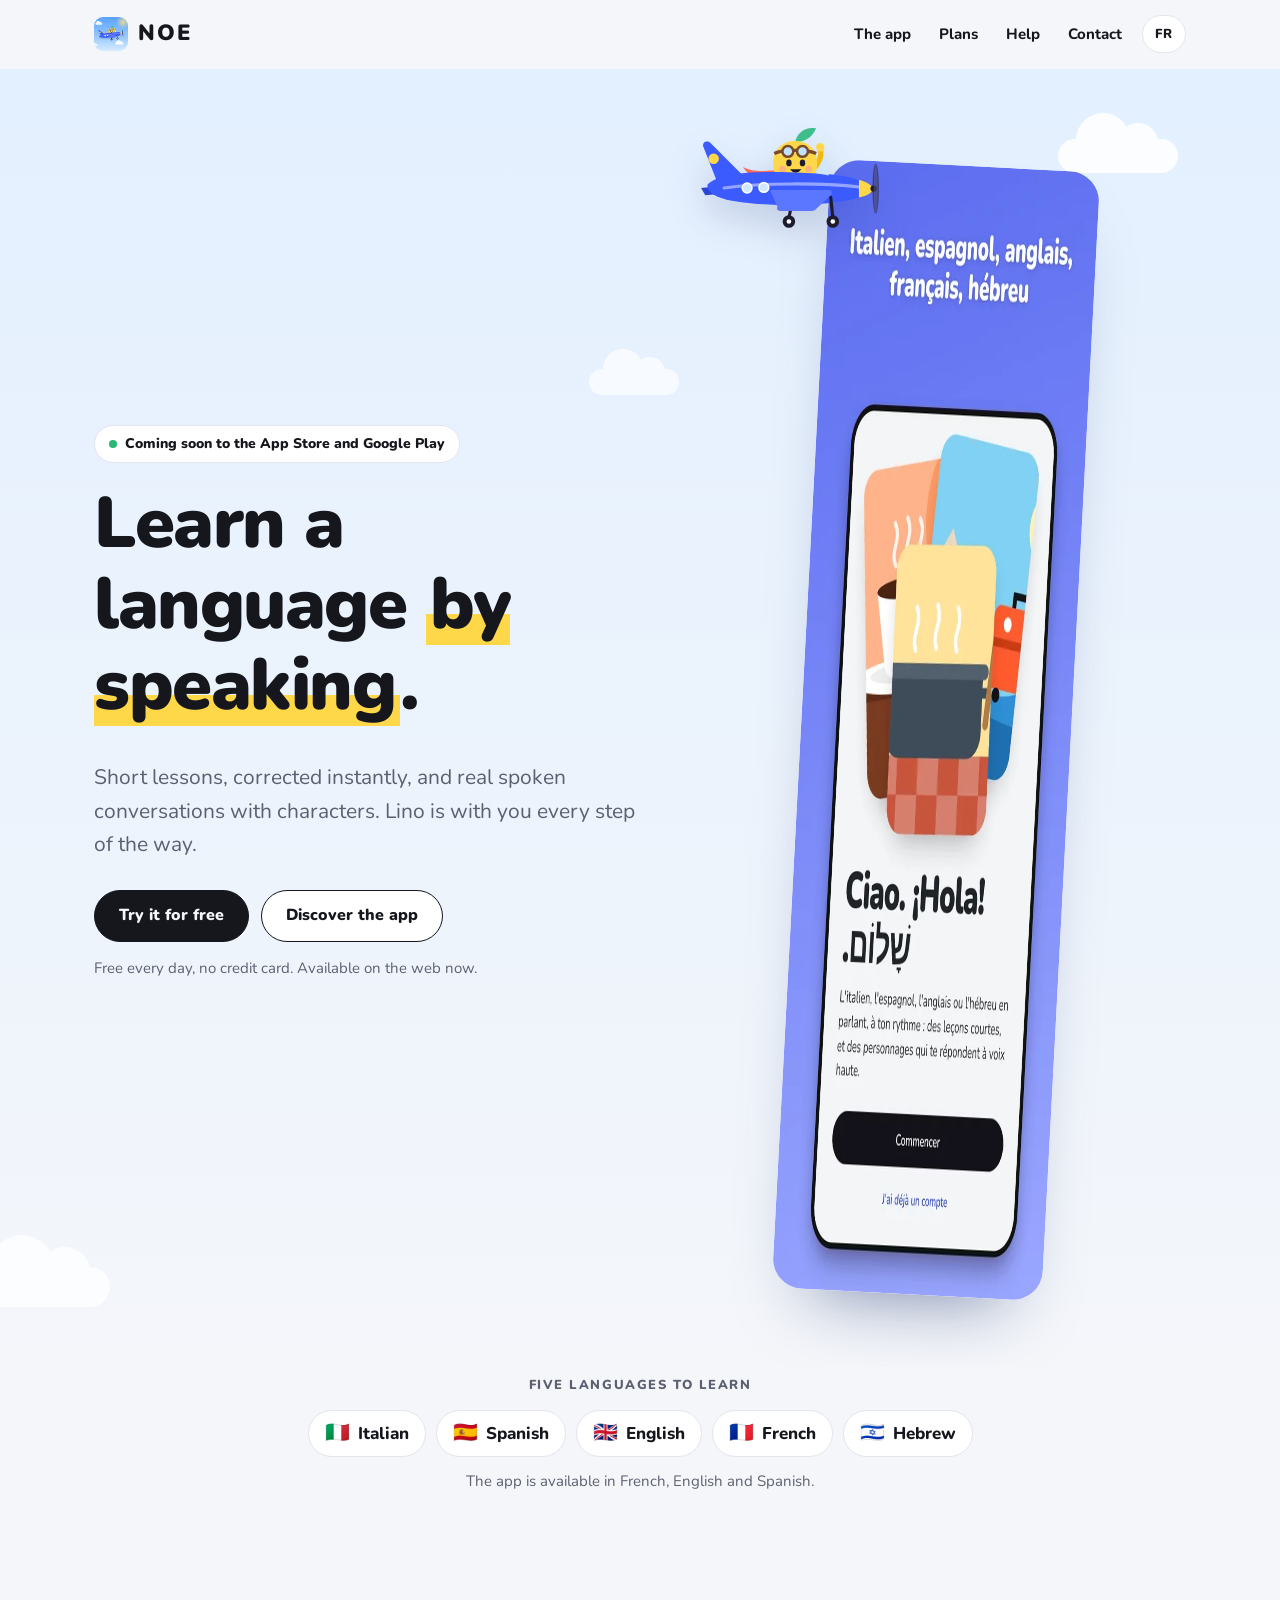
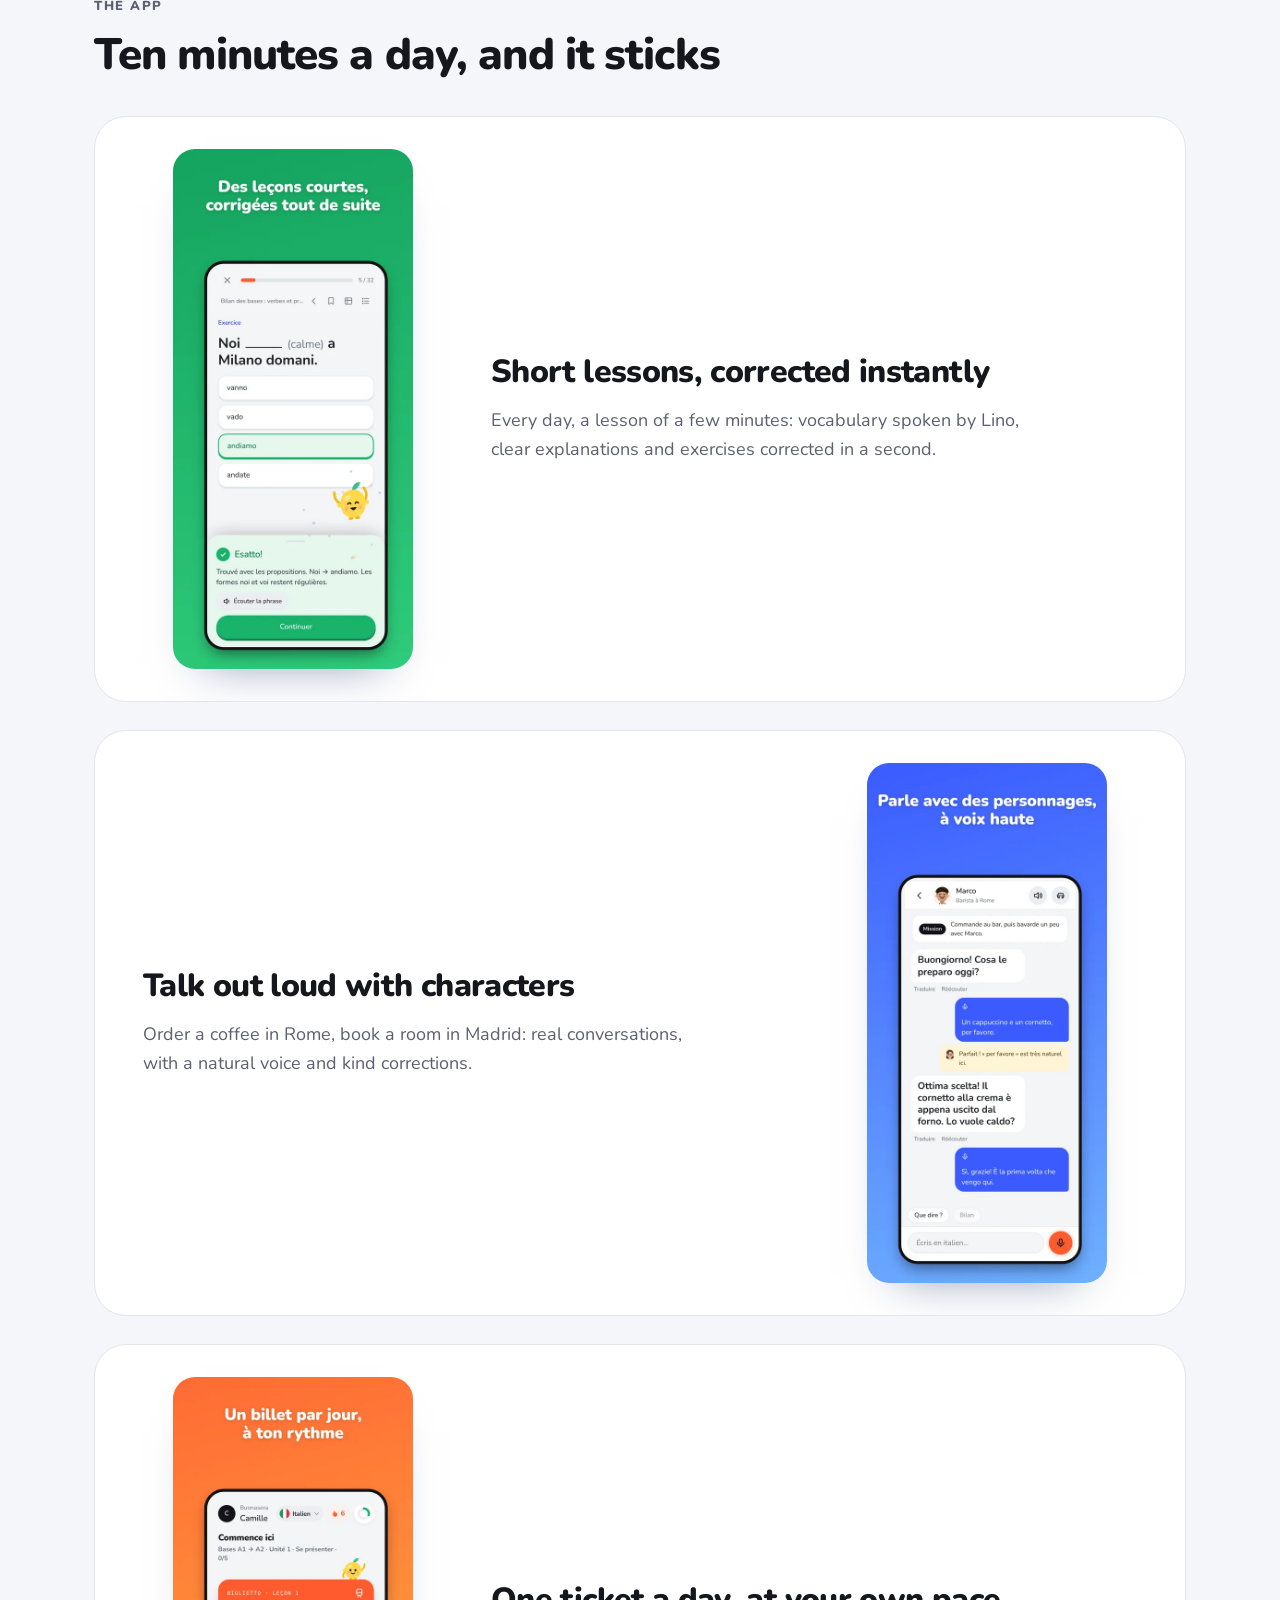
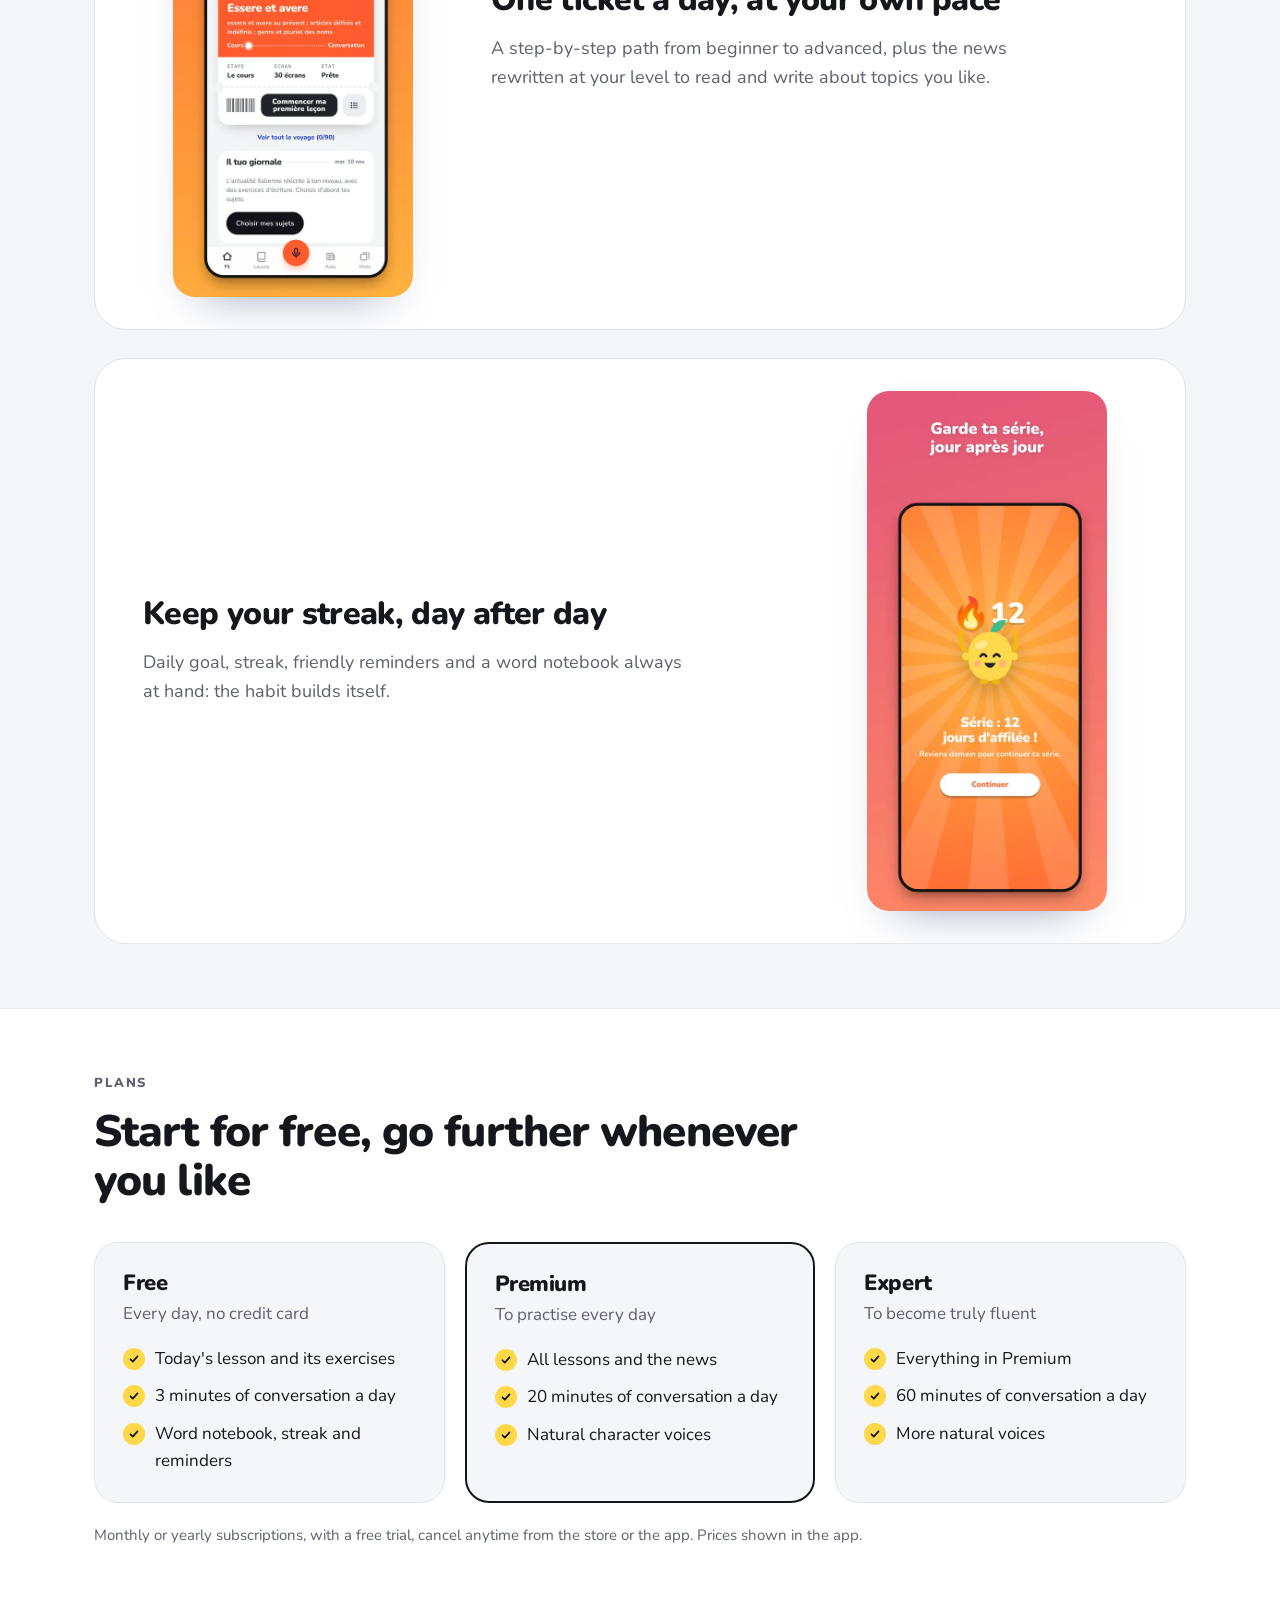
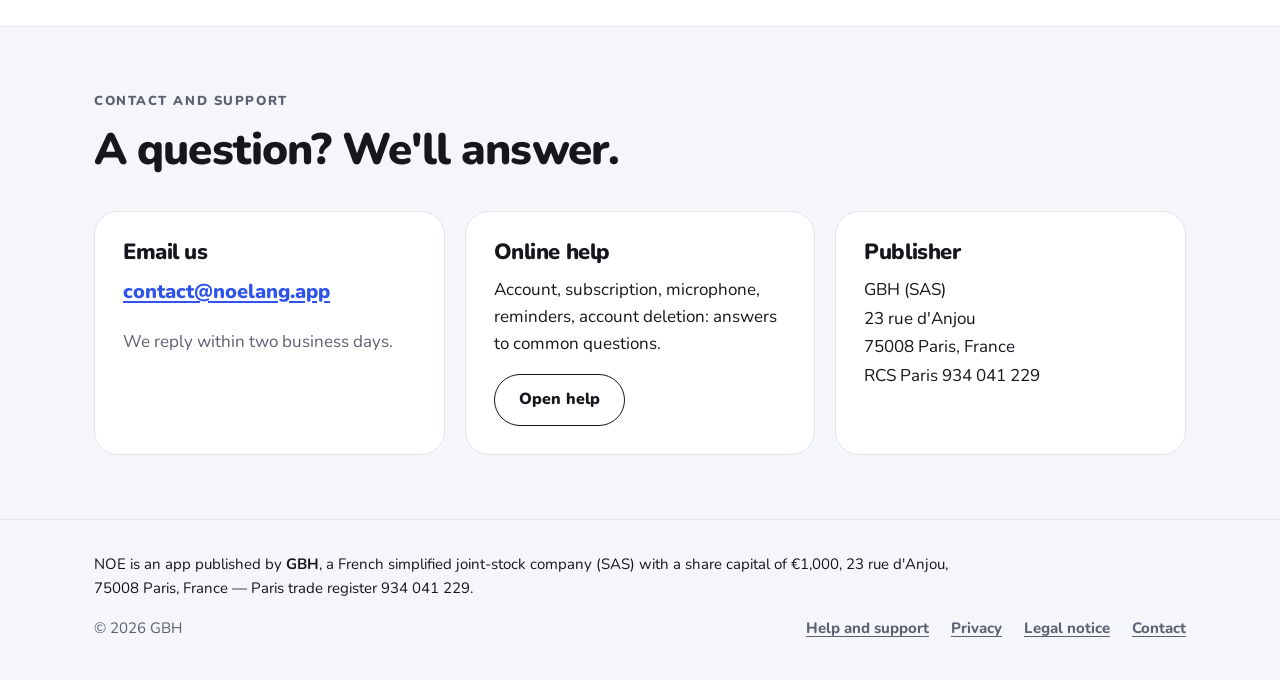
==== commit 08c59e57: "Domaine noelang.app (adresse de contact contact@noelang.app) Co-Authored-By: Claude Opus 5.5 <norepl" ====
--- a/index.html
+++ b/index.html
@@ -5,20 +5,20 @@
 <meta name="viewport" content="width=device-width, initial-scale=1, viewport-fit=cover">
 <title>NOE — Apprends une langue en parlant</title>
 <meta name="description" content="NOE : des leçons courtes, corrigées tout de suite, et de vraies conversations à voix haute. Italien, espagnol, anglais, français et hébreu. Application éditée par GBH.">
-<link rel="canonical" href="https://gab728.github.io/noe-site/">
+<link rel="canonical" href="https://noelang.app/">
 <meta property="og:type" content="website">
 <meta property="og:site_name" content="NOE">
 <meta property="og:title" content="NOE — Apprends une langue en parlant">
 <meta property="og:description" content="NOE : des leçons courtes, corrigées tout de suite, et de vraies conversations à voix haute. Italien, espagnol, anglais, français et hébreu. Application éditée par GBH.">
-<meta property="og:url" content="https://gab728.github.io/noe-site/">
-<meta property="og:image" content="https://gab728.github.io/noe-site/assets/noe-256.png">
+<meta property="og:url" content="https://noelang.app/">
+<meta property="og:image" content="https://noelang.app/assets/noe-256.png">
 <meta name="theme-color" content="#F4F6FA" media="(prefers-color-scheme: light)">
 <meta name="theme-color" content="#0E1016" media="(prefers-color-scheme: dark)">
 <link rel="icon" href="assets/noe-64.png" type="image/png">
 <link rel="apple-touch-icon" href="assets/noe-180.png">
 <link rel="preload" href="fonts/nunito-latin-wght-normal.woff2" as="font" type="font/woff2" crossorigin>
 <link rel="stylesheet" href="style.css">
-<script type="application/ld+json">{"@context":"https://schema.org","@type":"MobileApplication","name":"NOE","url":"https://gab728.github.io/noe-site/","applicationCategory":"EducationalApplication","operatingSystem":"iOS, Android, Web","inLanguage":["fr","en","es"],"offers":{"@type":"Offer","price":"0","priceCurrency":"EUR"},"publisher":{"@type":"Organization","name":"GBH","legalName":"GBH","email":"bramigab@gmail.com","vatID":"FR18934041229","address":{"@type":"PostalAddress","streetAddress":"23 rue d'Anjou","postalCode":"75008","addressLocality":"Paris","addressCountry":"FR"}}}</script>
+<script type="application/ld+json">{"@context":"https://schema.org","@type":"MobileApplication","name":"NOE","url":"https://noelang.app/","applicationCategory":"EducationalApplication","operatingSystem":"iOS, Android, Web","inLanguage":["fr","en","es"],"offers":{"@type":"Offer","price":"0","priceCurrency":"EUR"},"publisher":{"@type":"Organization","name":"GBH","legalName":"GBH","email":"contact@noelang.app","vatID":"FR18934041229","address":{"@type":"PostalAddress","streetAddress":"23 rue d'Anjou","postalCode":"75008","addressLocality":"Paris","addressCountry":"FR"}}}</script>
 <script>
 (function () { var l = ""; try { l = localStorage.getItem("noe-lang") || ""; } catch (e) {} if (!l) l = /^fr/i.test(navigator.language || "fr") ? "fr" : "en"; document.documentElement.lang = l; })();
 </script>
@@ -168,7 +168,7 @@
       <h2 id="h-contact"><span data-l="fr">Une question ? On te répond.</span><span data-l="en">A question? We'll answer.</span></h2>
     </div>
     <div class="contact">
-      <div class="card"><h3><span data-l="fr">Écris-nous</span><span data-l="en">Email us</span></h3><p class="big"><a href="mailto:bramigab@gmail.com">bramigab@gmail.com</a></p><p class="muted"><span data-l="fr">Réponse sous deux jours ouvrés.</span><span data-l="en">We reply within two business days.</span></p></div>
+      <div class="card"><h3><span data-l="fr">Écris-nous</span><span data-l="en">Email us</span></h3><p class="big"><a href="mailto:contact@noelang.app">contact@noelang.app</a></p><p class="muted"><span data-l="fr">Réponse sous deux jours ouvrés.</span><span data-l="en">We reply within two business days.</span></p></div>
       <div class="card"><h3><span data-l="fr">Aide en ligne</span><span data-l="en">Online help</span></h3><p><span data-l="fr">Compte, abonnement, micro, rappels, suppression du compte : les réponses aux questions fréquentes.</span><span data-l="en">Account, subscription, microphone, reminders, account deletion: answers to common questions.</span></p>
         <p><a class="btn" href="https://gab728.github.io/italiano-passo-passo/aide.html"><span data-l="fr">Voir l'aide</span><span data-l="en">Open help</span></a></p></div>
       <div class="card"><h3><span data-l="fr">Éditeur</span><span data-l="en">Publisher</span></h3><address>GBH (SAS)<br>23 rue d'Anjou<br>75008 Paris, France<br>RCS Paris 934 041 229</address></div>
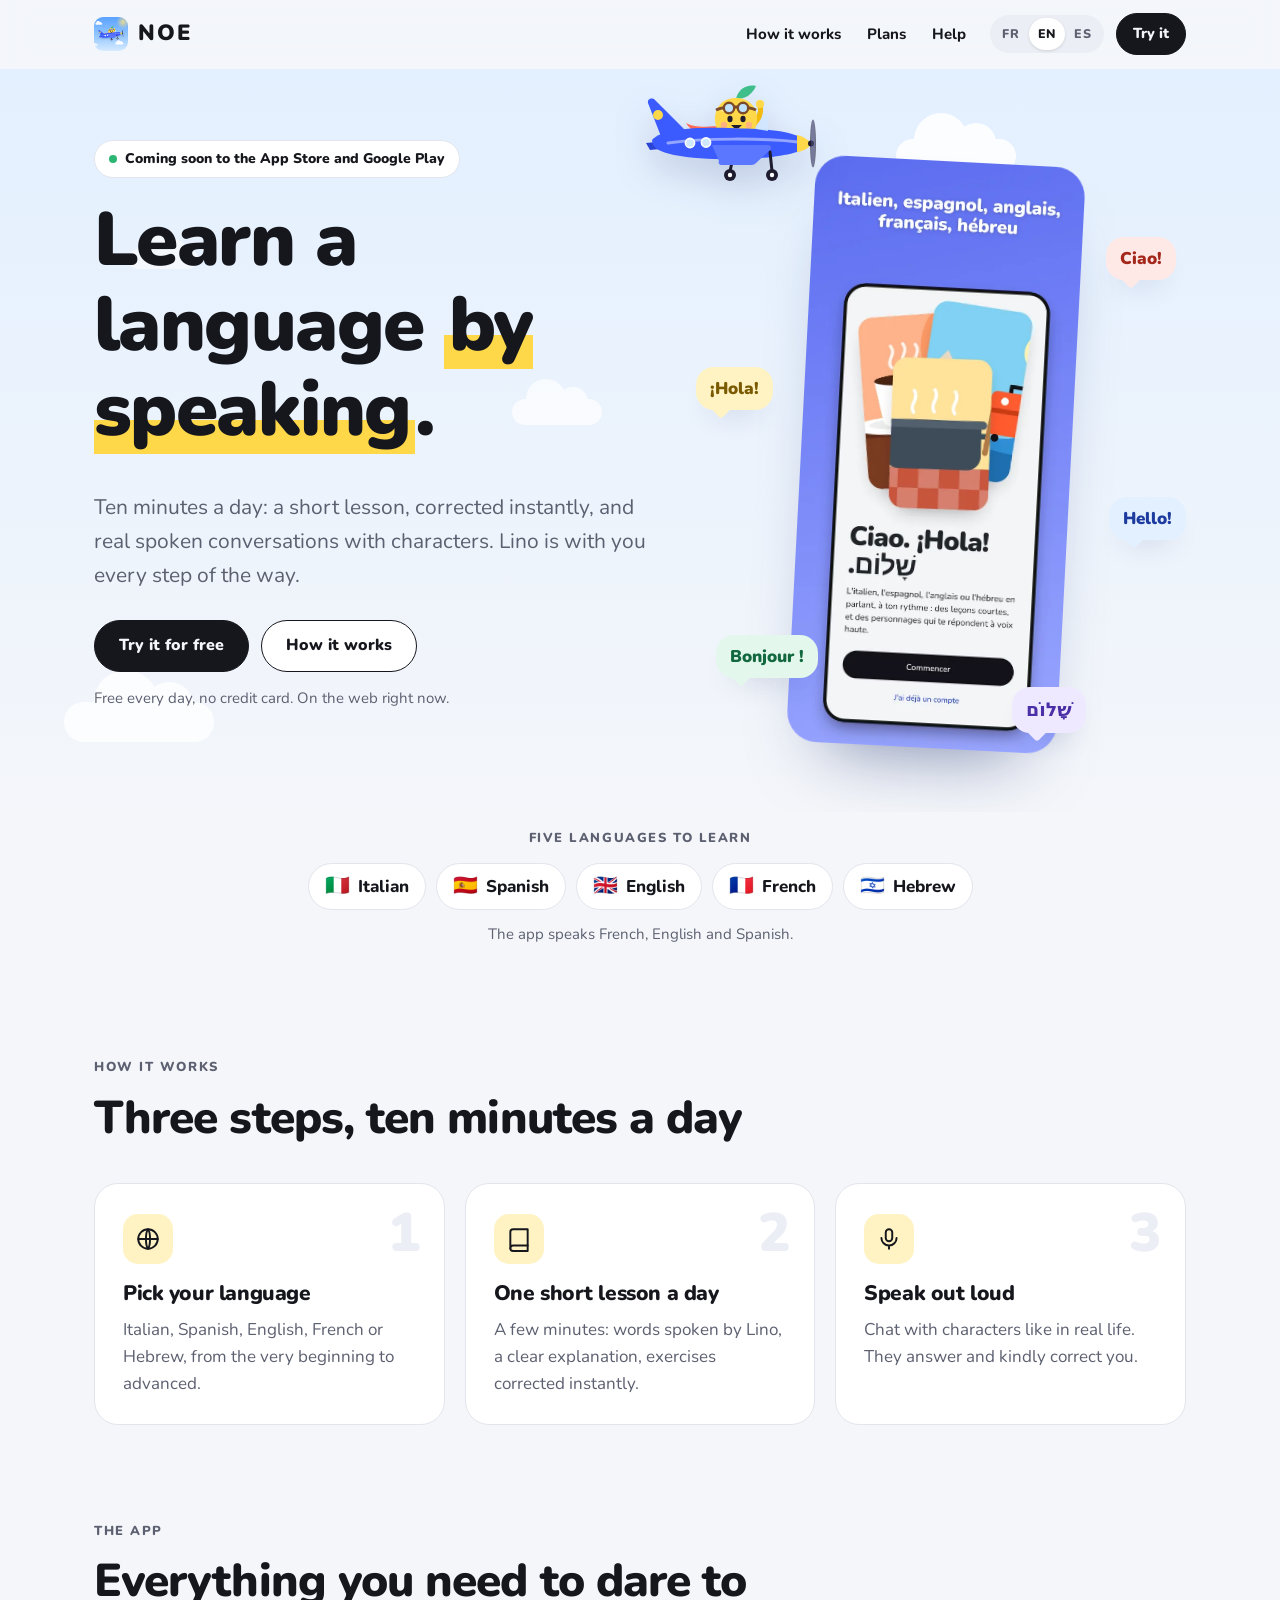
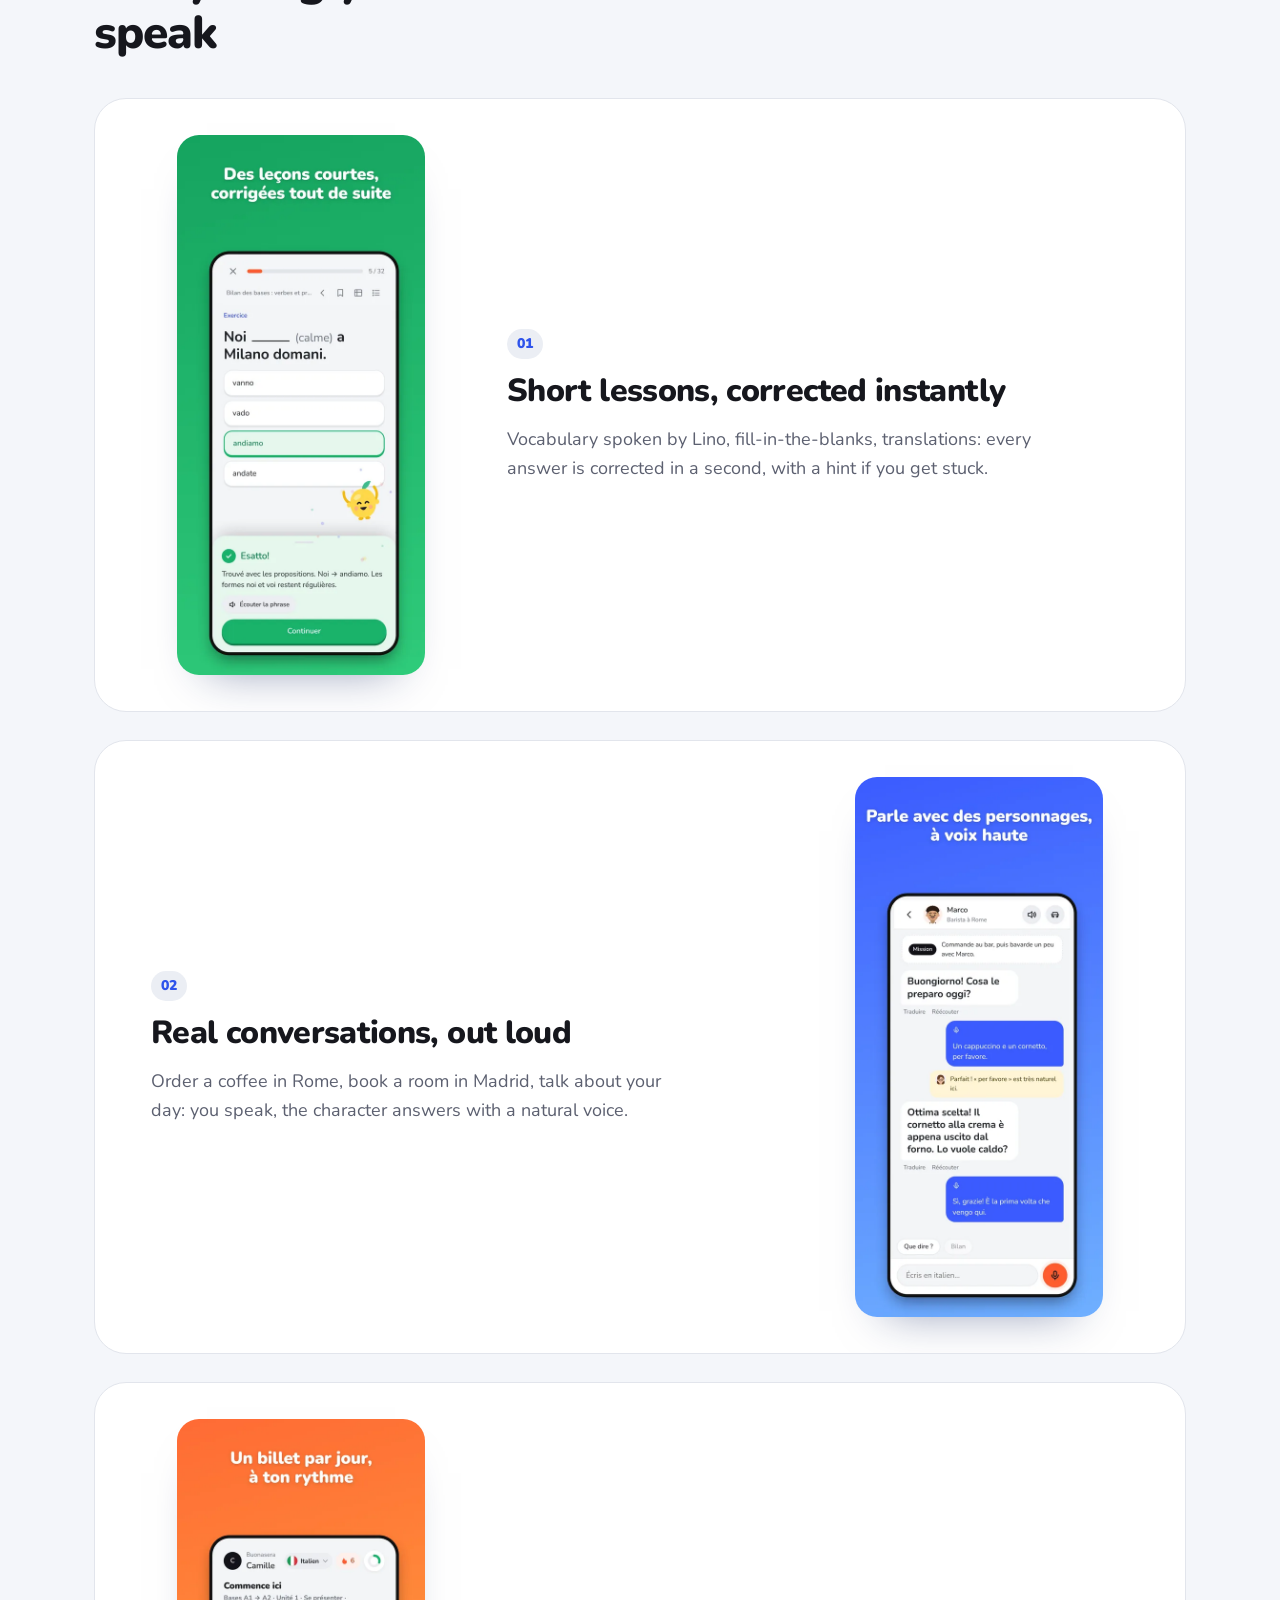
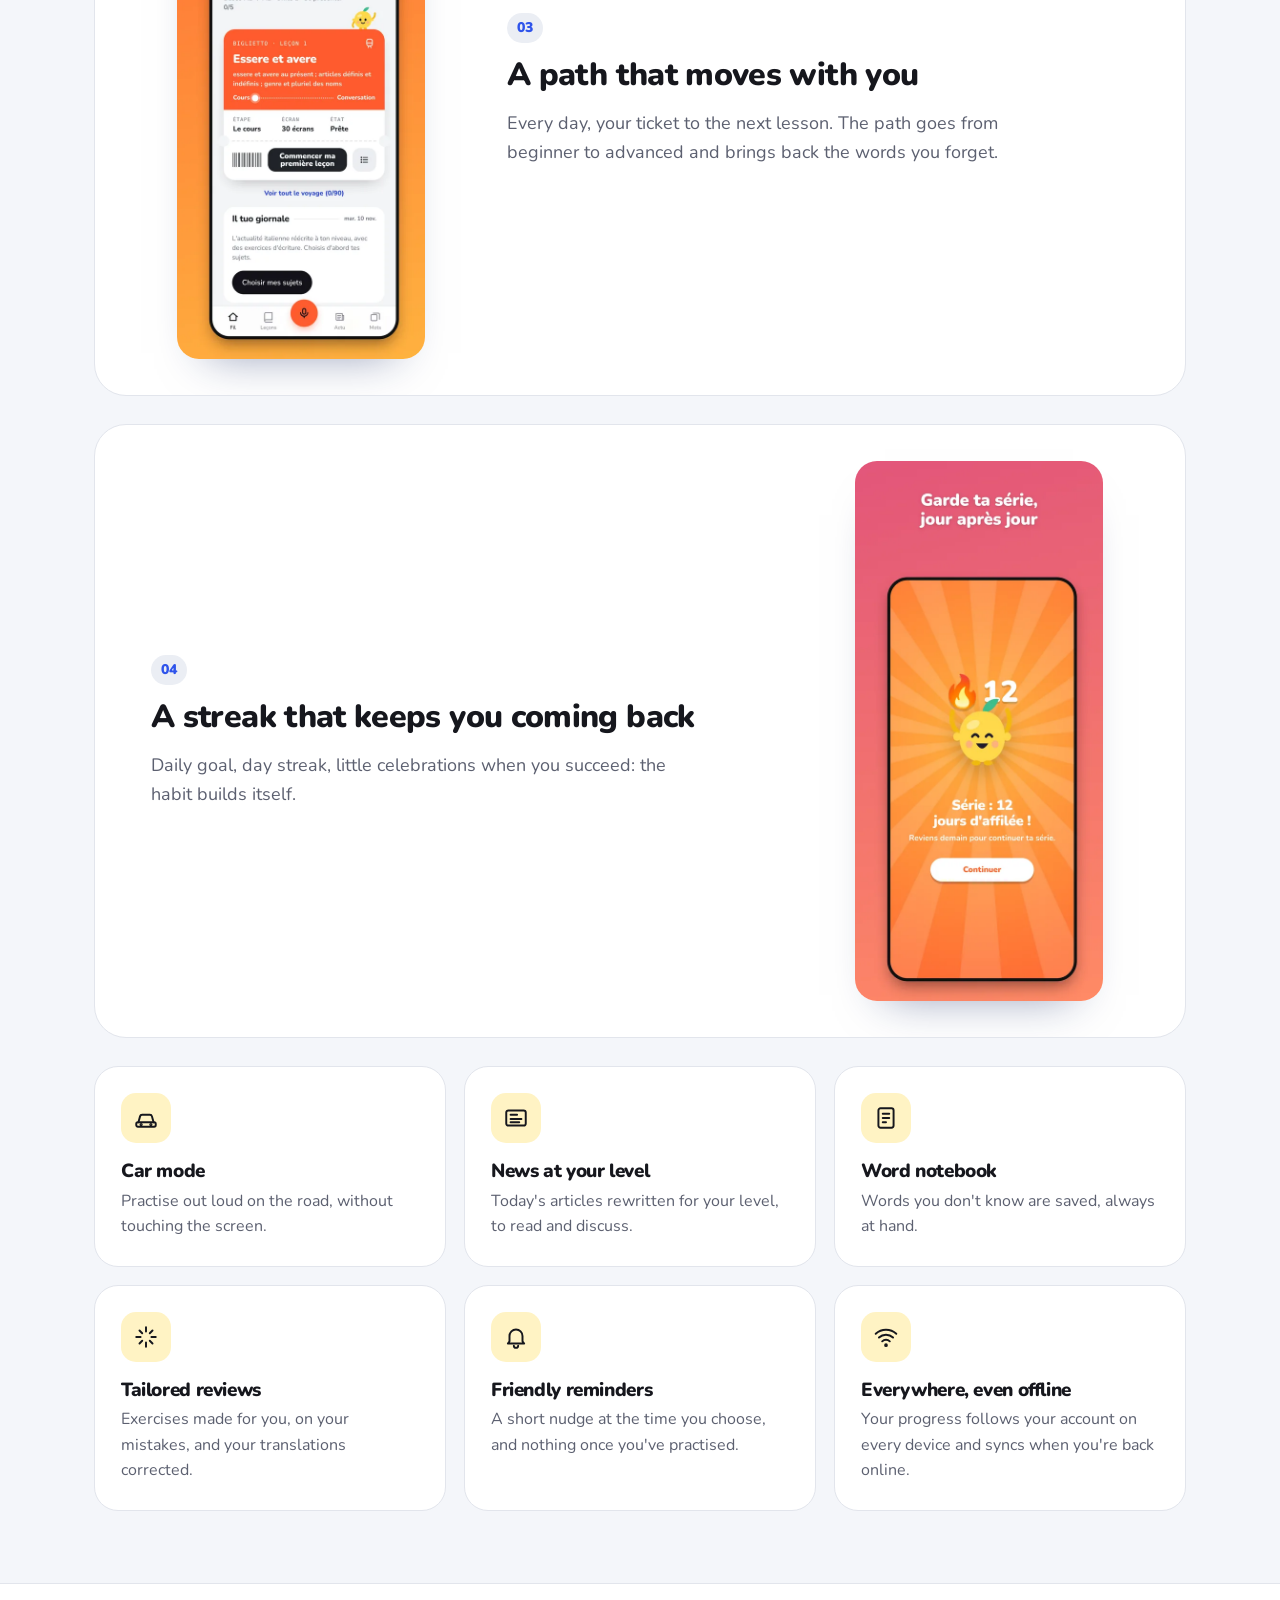
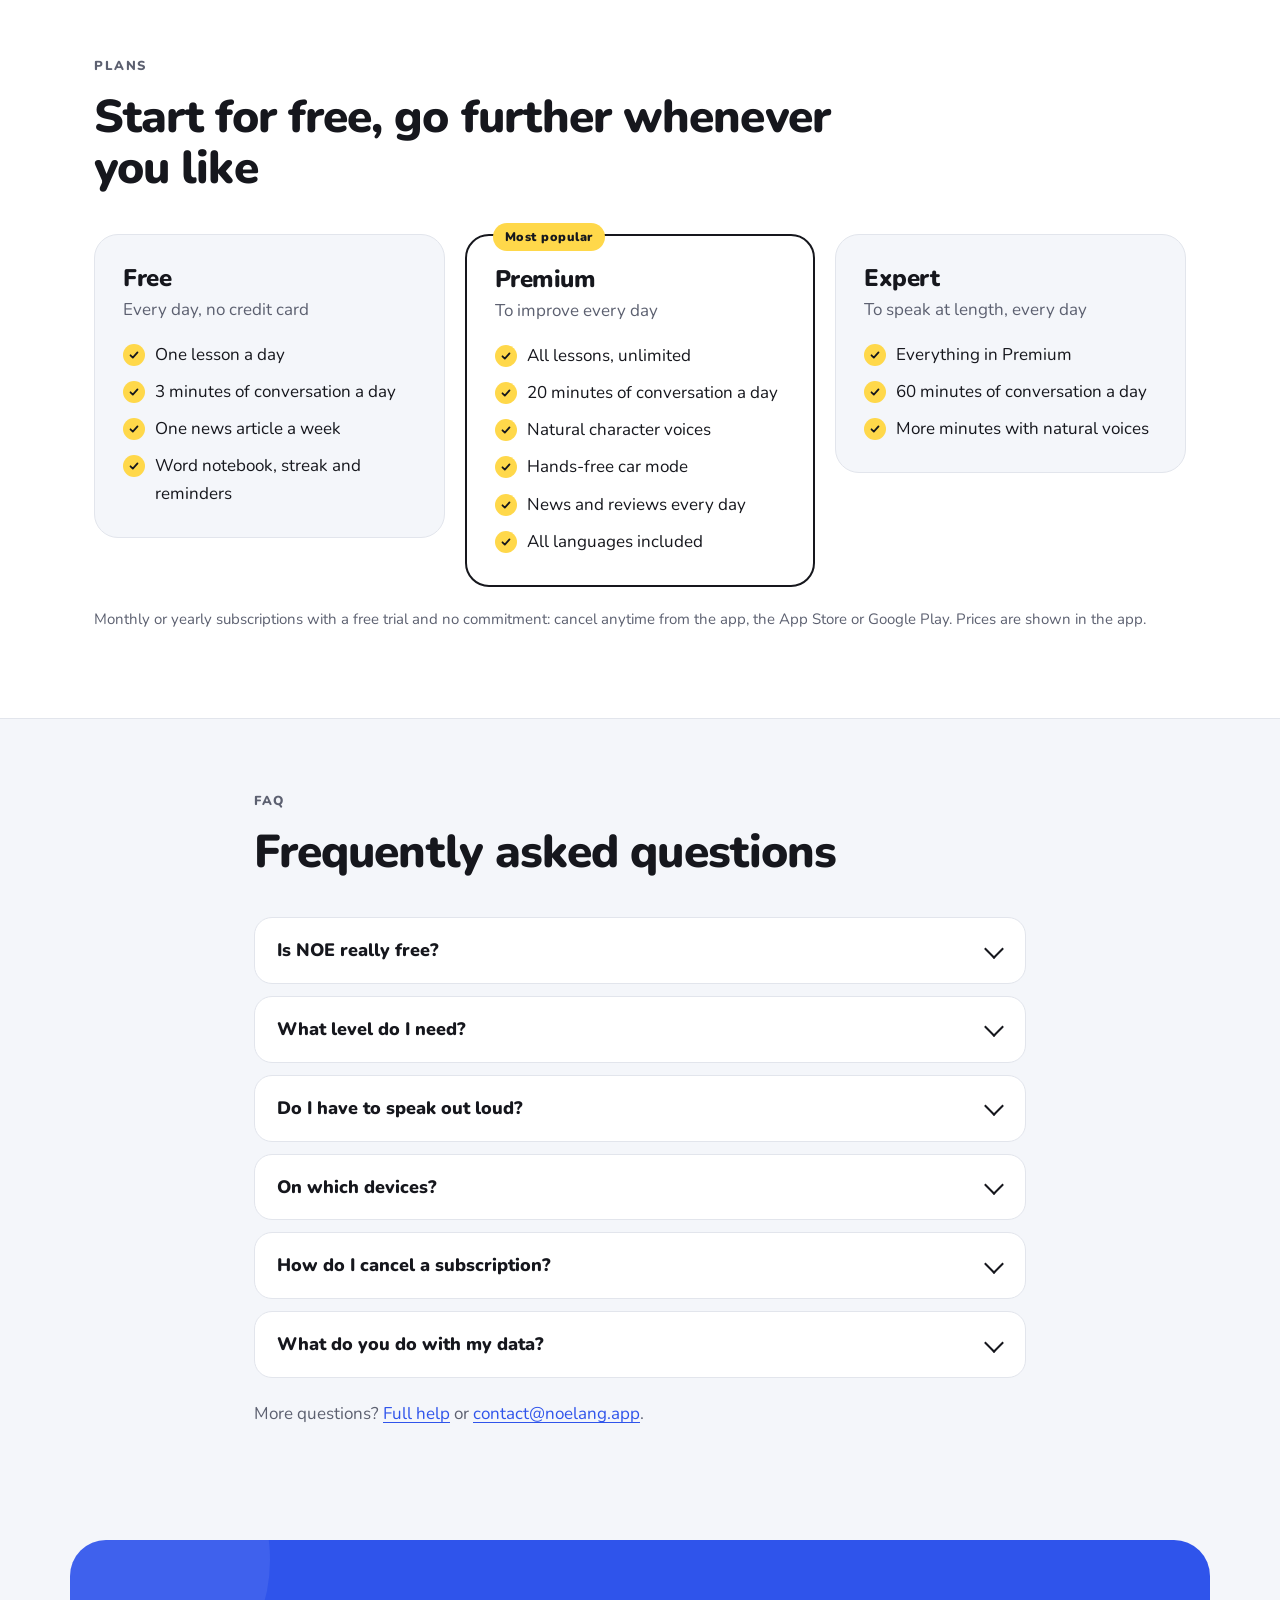
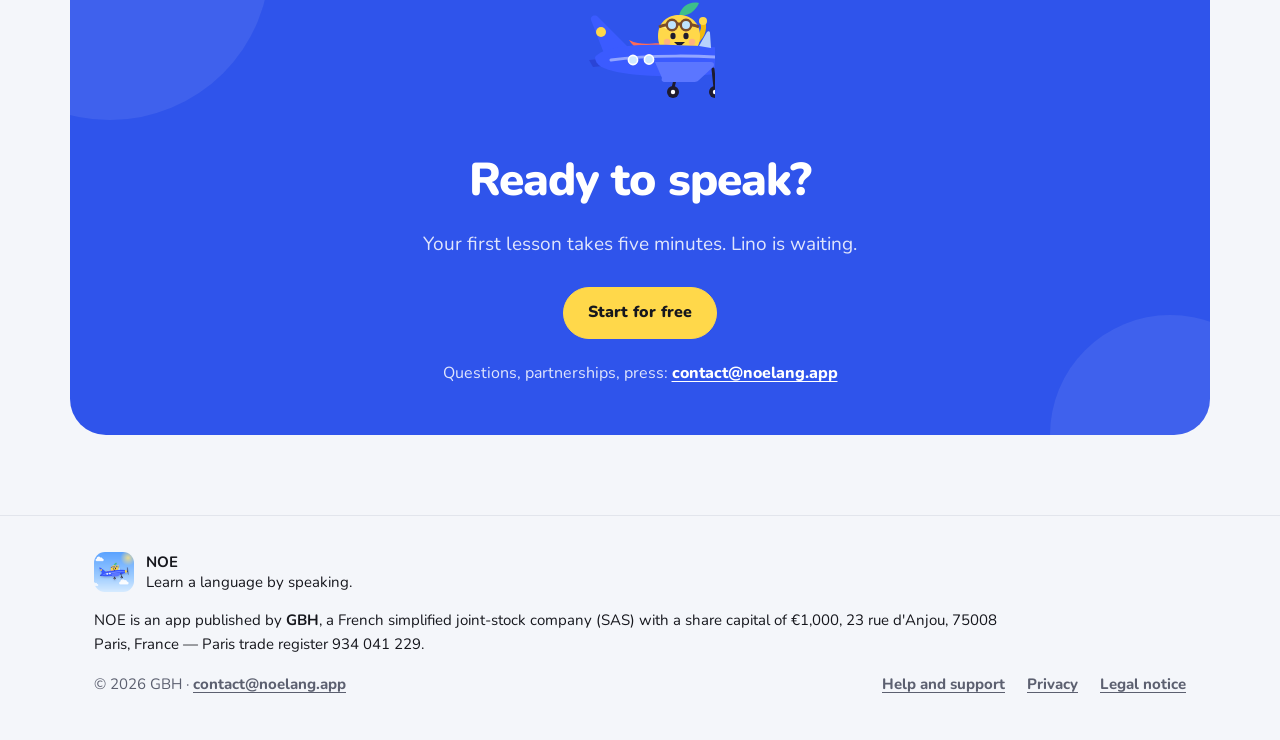
==== commit 05ab20fb: "Site enrichi : trois langues, comment ça marche, fonctions, FAQ, formules exactes, aide et confident" ====
--- a/index.html
+++ b/index.html
@@ -4,15 +4,16 @@
 <meta charset="utf-8">
 <meta name="viewport" content="width=device-width, initial-scale=1, viewport-fit=cover">
 <title>NOE — Apprends une langue en parlant</title>
-<meta name="description" content="NOE : des leçons courtes, corrigées tout de suite, et de vraies conversations à voix haute. Italien, espagnol, anglais, français et hébreu. Application éditée par GBH.">
+<meta name="description" content="NOE : des leçons courtes corrigées tout de suite et de vraies conversations à voix haute. Italien, espagnol, anglais, français et hébreu. Gratuit chaque jour. Application éditée par GBH.">
 <link rel="canonical" href="https://noelang.app/">
 <meta property="og:type" content="website">
 <meta property="og:site_name" content="NOE">
 <meta property="og:title" content="NOE — Apprends une langue en parlant">
-<meta property="og:description" content="NOE : des leçons courtes, corrigées tout de suite, et de vraies conversations à voix haute. Italien, espagnol, anglais, français et hébreu. Application éditée par GBH.">
+<meta property="og:description" content="NOE : des leçons courtes corrigées tout de suite et de vraies conversations à voix haute. Italien, espagnol, anglais, français et hébreu. Gratuit chaque jour. Application éditée par GBH.">
 <meta property="og:url" content="https://noelang.app/">
 <meta property="og:image" content="https://noelang.app/assets/noe-256.png">
-<meta name="theme-color" content="#F4F6FA" media="(prefers-color-scheme: light)">
+<meta name="twitter:card" content="summary">
+<meta name="theme-color" content="#EAF3FF" media="(prefers-color-scheme: light)">
 <meta name="theme-color" content="#0E1016" media="(prefers-color-scheme: dark)">
 <link rel="icon" href="assets/noe-64.png" type="image/png">
 <link rel="apple-touch-icon" href="assets/noe-180.png">
@@ -20,40 +21,198 @@
 <link rel="stylesheet" href="style.css">
 <script type="application/ld+json">{"@context":"https://schema.org","@type":"MobileApplication","name":"NOE","url":"https://noelang.app/","applicationCategory":"EducationalApplication","operatingSystem":"iOS, Android, Web","inLanguage":["fr","en","es"],"offers":{"@type":"Offer","price":"0","priceCurrency":"EUR"},"publisher":{"@type":"Organization","name":"GBH","legalName":"GBH","email":"contact@noelang.app","vatID":"FR18934041229","address":{"@type":"PostalAddress","streetAddress":"23 rue d'Anjou","postalCode":"75008","addressLocality":"Paris","addressCountry":"FR"}}}</script>
 <script>
-(function () { var l = ""; try { l = localStorage.getItem("noe-lang") || ""; } catch (e) {} if (!l) l = /^fr/i.test(navigator.language || "fr") ? "fr" : "en"; document.documentElement.lang = l; })();
+/* Langue : #en ou #es dans l'adresse, sinon le dernier choix, sinon celle du navigateur (français par défaut). */
+(function () { var d = document.documentElement, h = (location.hash.match(/^#(fr|en|es)$/) || [])[1], l = h || ""; try { l = l || localStorage.getItem("noe-lang") || ""; } catch (e) {}
+  if (!l) { var n = (navigator.language || "fr").slice(0, 2).toLowerCase(); l = n === "fr" || n === "es" ? n : "en"; } d.lang = l; d.className = "js"; })();
 </script>
 </head>
 <body>
-<a class="skip" href="#main"><span data-l="fr">Aller au contenu</span><span data-l="en">Skip to content</span></a>
+<a class="skip" href="#main"><span data-l="fr">Aller au contenu</span><span data-l="en">Skip to content</span><span data-l="es">Ir al contenido</span></a>
 <header class="top" id="top">
   <div class="wrap">
     <a class="logo" href="./" aria-label="NOE"><img src="assets/noe-64.png" width="34" height="34" alt="">NOE</a>
     <nav class="nav" aria-label="Navigation">
-      <a class="opt" href="./#fonctionnalites"><span data-l="fr">L'app</span><span data-l="en">The app</span></a>
-      <a class="opt" href="./#formules"><span data-l="fr">Formules</span><span data-l="en">Plans</span></a>
-      <a class="opt" href="https://gab728.github.io/italiano-passo-passo/aide.html"><span data-l="fr">Aide</span><span data-l="en">Help</span></a>
-      <a href="./#contact">Contact</a>
-      <button class="lang" type="button" id="lang" aria-label="Changer de langue / Change language"><span data-l="fr">EN</span><span data-l="en">FR</span></button>
+      <a class="opt" href="./#comment"><span data-l="fr">Comment ça marche</span><span data-l="en">How it works</span><span data-l="es">Cómo funciona</span></a>
+      <a class="opt" href="./#formules"><span data-l="fr">Formules</span><span data-l="en">Plans</span><span data-l="es">Planes</span></a>
+      <a class="opt" href="aide.html"><span data-l="fr">Aide</span><span data-l="en">Help</span><span data-l="es">Ayuda</span></a>
     </nav>
+    <div class="langs-switch" role="group" aria-label="Langue · Language · Idioma">
+      <button type="button" data-set="fr" lang="fr">FR</button><button type="button" data-set="en" lang="en">EN</button><button type="button" data-set="es" lang="es">ES</button>
+    </div>
+    <a class="btn primary sm try" href="https://gab728.github.io/italiano-passo-passo/"><span data-l="fr">Essayer</span><span data-l="en">Try it</span><span data-l="es">Probar</span></a>
   </div>
 </header>
 <main id="main">
 
 <section class="hero" aria-labelledby="h1">
-  <div class="sky" aria-hidden="true"><i class="cloud c1"></i><i class="cloud c2"></i><i class="cloud c3"></i></div>
+  <div class="sky" aria-hidden="true"><i class="cloud c1"></i><i class="cloud c2"></i><i class="cloud c3"></i><i class="cloud c4"></i></div>
   <div class="wrap">
     <div class="hero-text">
-      <div class="badge"><span data-l="fr">Bientôt sur l'App Store et Google Play</span><span data-l="en">Coming soon to the App Store and Google Play</span></div>
-      <h1 id="h1"><span data-l="fr">Apprends une langue <span class="hl">en parlant</span>.</span><span data-l="en">Learn a language <span class="hl">by speaking</span>.</span></h1>
-      <p class="lead"><span data-l="fr">Des leçons courtes, corrigées tout de suite, et de vraies conversations à voix haute avec des personnages. Lino t'accompagne à chaque étape.</span><span data-l="en">Short lessons, corrected instantly, and real spoken conversations with characters. Lino is with you every step of the way.</span></p>
-      <div class="cta">
-        <a class="btn primary" href="https://gab728.github.io/italiano-passo-passo/"><span data-l="fr">Essayer gratuitement</span><span data-l="en">Try it for free</span></a>
-        <a class="btn" href="#fonctionnalites"><span data-l="fr">Découvrir l'app</span><span data-l="en">Discover the app</span></a>
+      <div class="badge rise" style="--d:0s"><span data-l="fr">Bientôt sur l'App Store et Google Play</span><span data-l="en">Coming soon to the App Store and Google Play</span><span data-l="es">Pronto en App Store y Google Play</span></div>
+      <h1 id="h1" class="rise" style="--d:.08s"><span data-l="fr">Apprends une langue <span class="hl">en parlant</span>.</span><span data-l="en">Learn a language <span class="hl">by speaking</span>.</span><span data-l="es">Aprende un idioma <span class="hl">hablando</span>.</span></h1>
+      <p class="lead rise" style="--d:.16s"><span data-l="fr">Dix minutes par jour : une leçon courte, corrigée tout de suite, et de vraies conversations à voix haute avec des personnages. Lino t'accompagne à chaque étape.</span><span data-l="en">Ten minutes a day: a short lesson, corrected instantly, and real spoken conversations with characters. Lino is with you every step of the way.</span><span data-l="es">Diez minutos al día: una lección corta, corregida al instante, y conversaciones reales en voz alta con personajes. Lino te acompaña en cada paso.</span></p>
+      <div class="cta rise" style="--d:.24s">
+        <a class="btn primary" href="https://gab728.github.io/italiano-passo-passo/"><span data-l="fr">Essayer gratuitement</span><span data-l="en">Try it for free</span><span data-l="es">Probar gratis</span></a>
+        <a class="btn" href="#comment"><span data-l="fr">Comment ça marche</span><span data-l="en">How it works</span><span data-l="es">Cómo funciona</span></a>
       </div>
-      <p class="small muted"><span data-l="fr">Gratuit chaque jour, sans carte bancaire. Sur le web dès maintenant.</span><span data-l="en">Free every day, no credit card. Available on the web now.</span></p>
+      <p class="small muted rise" style="--d:.32s"><span data-l="fr">Gratuit chaque jour, sans carte bancaire. Sur le web dès maintenant.</span><span data-l="en">Free every day, no credit card. On the web right now.</span><span data-l="es">Gratis cada día, sin tarjeta. Ya disponible en la web.</span></p>
     </div>
     <div class="hero-art">
-      <div class="plane"><svg class="lp-svg" role="img" viewBox="0 0 220 124" aria-label="Lino, la mascotte de NOE, dans son avion" focusable="false">
+      <div class="plane-wrap"><div class="plane"><svg class="lp-svg" role="img" viewBox="0 0 220 124" aria-label="Lino, la mascotte de NOE, dans son avion" focusable="false">
+  <!-- Écharpe de Lino, qui flotte au vent -->
+  <path class="lp-scarf" d="M104 51 C92 46 80 54 64 46 C70 56 82 60 96 58 L104 57 Z" fill="#FF6B57"/>
+  <path class="lp-scarf2" d="M100 55 C90 58 80 64 70 62 C78 68 90 66 100 60 Z" fill="#E2557A"/>
+  <!-- Aile du fond -->
+  <path d="M104 62 L136 62 L124 44 C122 42 118 42 116 44 Z" fill="#2A44D6"/>
+  <!-- Lino, le citron pilote -->
+  <g class="lp-pilot">
+    <path d="M114 22 C116 12 125 7 134 9 C130 18 123 22 114 22 Z" fill="#3DBE8B"/>
+    <path class="lp-arm" d="M128 50 C136 44 140 36 138 28" stroke="#F2B90F" stroke-width="5" fill="none" stroke-linecap="round"/>
+    <circle class="lp-arm" cx="138" cy="27" r="4" fill="#FFD84A"/>
+    <path d="M93 42 C93 28 103 21 114 21 C125 21 135 28 135 42 C135 56 125 63 114 63 C103 63 93 56 93 42 Z" fill="#FFD84A"/>
+    <ellipse cx="104" cy="31" rx="6" ry="3.4" fill="#FFE98C" transform="rotate(-20 104 31)"/>
+    <path d="M94 33 C102 29 126 29 134 33" stroke="#7A4B2A" stroke-width="3" fill="none"/>
+    <circle cx="107" cy="31" r="5.2" fill="#BFE3FF" stroke="#7A4B2A" stroke-width="2.4"/>
+    <circle cx="121" cy="31" r="5.2" fill="#BFE3FF" stroke="#7A4B2A" stroke-width="2.4"/>
+    <ellipse class="lp-blink" cx="108" cy="42" rx="2.6" ry="3.3" fill="#1E1B2E"/>
+    <ellipse class="lp-blink" cx="121" cy="42" rx="2.6" ry="3.3" fill="#1E1B2E"/>
+    <circle cx="102" cy="48" r="3.2" fill="#FFA98A" opacity=".8"/>
+    <circle cx="127" cy="48" r="3.2" fill="#FFA98A" opacity=".8"/>
+    <path d="M109 48 Q114.5 55 120 48 Z" fill="#1E1B2E"/>
+  </g>
+  <!-- Queue -->
+  <path d="M40 62 L26 26 C25 22 30 20 33 23 L64 54 Z" fill="#3B5BFF"/>
+  <circle cx="36" cy="38" r="5" fill="#FFD84A"/>
+  <path d="M24 66 L54 63 L58 70 L28 73 Z" fill="#2A44D6"/>
+  <!-- Fuselage -->
+  <path d="M30 63 C40 52 70 50 108 51 C140 52 164 53 178 60 C185 64 184 72 175 75 C150 83 90 85 52 78 C38 75 30 71 30 63 Z" fill="#3B5BFF"/>
+  <path d="M46 66 C82 61 140 61 176 65" stroke="#fff" stroke-opacity=".45" stroke-width="3" fill="none" stroke-linecap="round"/>
+  <circle cx="68" cy="66" r="4.6" fill="#CFE8FF" stroke="#fff" stroke-width="1.6"/>
+  <circle cx="84" cy="65.5" r="4.6" fill="#CFE8FF" stroke="#fff" stroke-width="1.6"/>
+  <path d="M134 52 L142 38 C143 37 145 37 145 39 L146 54 Z" fill="#CFE8FF" opacity=".85"/>
+  <!-- Aile de devant et roues -->
+  <path d="M112 77 L108 94" stroke="#1E1B2E" stroke-width="3" stroke-linecap="round"/>
+  <path d="M148 75 L150 94" stroke="#1E1B2E" stroke-width="3" stroke-linecap="round"/>
+  <circle cx="108" cy="98" r="6" fill="#1E1B2E"/><circle cx="108" cy="98" r="2.2" fill="#fff"/>
+  <circle cx="150" cy="98" r="6" fill="#1E1B2E"/><circle cx="150" cy="98" r="2.2" fill="#fff"/>
+  <path d="M90 68 L146 68 C149 68 150 71 148 73 L134 86 C132 88 130 88 128 88 L100 88 C97 88 96 86 97 84 Z" fill="#5B76FF"/>
+  <!-- Nez et hélice -->
+  <path d="M175 58 C183 60 188 64 188 67 C188 70 183 74 175 75 Z" fill="#FFD84A"/>
+  <circle cx="189" cy="66.5" r="3" fill="#1E1B2E"/>
+  <ellipse class="lp-prop" cx="191" cy="66.5" rx="3" ry="24" fill="#1E1B2E" opacity=".6"/>
+  <ellipse cx="191" cy="66.5" rx="2" ry="24" fill="#9AA6FF" opacity=".22"/>
+</svg></div></div>
+      <div class="phone"><picture><source srcset="assets/noe-5.webp" type="image/webp"><img src="assets/noe-5.jpg" width="520" height="1130" decoding="async" alt="NOE : italien, espagnol, anglais, français et hébreu" fetchpriority="high"></picture></div>
+      <span class="hello h1" lang="it" aria-hidden="true">Ciao!</span><span class="hello h2" lang="es" aria-hidden="true">¡Hola!</span><span class="hello h3" lang="en" aria-hidden="true">Hello!</span><span class="hello h4" lang="fr" aria-hidden="true">Bonjour !</span><span class="hello h5" lang="he" aria-hidden="true">שָׁלוֹם</span>
+    </div>
+  </div>
+</section>
+
+<section class="langs" aria-label="Langues">
+  <div class="wrap" data-r>
+    <p class="eyebrow"><span data-l="fr">Cinq langues à apprendre</span><span data-l="en">Five languages to learn</span><span data-l="es">Cinco idiomas para aprender</span></p>
+    <ul><li style="--i:0"><span aria-hidden="true">🇮🇹</span><span data-l="fr">Italien</span><span data-l="en">Italian</span><span data-l="es">Italiano</span></li><li style="--i:1"><span aria-hidden="true">🇪🇸</span><span data-l="fr">Espagnol</span><span data-l="en">Spanish</span><span data-l="es">Español</span></li><li style="--i:2"><span aria-hidden="true">🇬🇧</span><span data-l="fr">Anglais</span><span data-l="en">English</span><span data-l="es">Inglés</span></li><li style="--i:3"><span aria-hidden="true">🇫🇷</span><span data-l="fr">Français</span><span data-l="en">French</span><span data-l="es">Francés</span></li><li style="--i:4"><span aria-hidden="true">🇮🇱</span><span data-l="fr">Hébreu</span><span data-l="en">Hebrew</span><span data-l="es">Hebreo</span></li></ul>
+    <p class="muted small"><span data-l="fr">L'application parle français, anglais et espagnol.</span><span data-l="en">The app speaks French, English and Spanish.</span><span data-l="es">La app está en francés, inglés y español.</span></p>
+  </div>
+</section>
+
+<section id="comment" aria-labelledby="h-how">
+  <div class="wrap">
+    <div class="section-head" data-r>
+      <p class="eyebrow"><span data-l="fr">Comment ça marche</span><span data-l="en">How it works</span><span data-l="es">Cómo funciona</span></p>
+      <h2 id="h-how"><span data-l="fr">Trois étapes, dix minutes par jour</span><span data-l="en">Three steps, ten minutes a day</span><span data-l="es">Tres pasos, diez minutos al día</span></h2>
+    </div>
+    <ol class="steps">
+      <li class="step" data-r style="--d:0s"><span class="step-n">1</span><div class="ico"><svg viewBox="0 0 24 24" aria-hidden="true"><circle cx="12" cy="12" r="9"/><path d="M3 12h18M12 3c2.5 3 2.5 15 0 18M12 3c-2.5 3-2.5 15 0 18"/></svg></div><h3><span data-l="fr">Choisis ta langue</span><span data-l="en">Pick your language</span><span data-l="es">Elige tu idioma</span></h3><p><span data-l="fr">Italien, espagnol, anglais, français ou hébreu, du tout début jusqu'au niveau avancé.</span><span data-l="en">Italian, Spanish, English, French or Hebrew, from the very beginning to advanced.</span><span data-l="es">Italiano, español, inglés, francés o hebreo, desde cero hasta nivel avanzado.</span></p></li>
+      <li class="step" data-r style="--d:0.1s"><span class="step-n">2</span><div class="ico"><svg viewBox="0 0 24 24" aria-hidden="true"><path d="M4 5.5A2.5 2.5 0 0 1 6.5 3H20v15H6.5A2.5 2.5 0 0 0 4 20.5z"/><path d="M4 20.5A2.5 2.5 0 0 0 6.5 23H20v-5"/></svg></div><h3><span data-l="fr">Une leçon courte par jour</span><span data-l="en">One short lesson a day</span><span data-l="es">Una lección corta al día</span></h3><p><span data-l="fr">Quelques minutes : les mots dits par Lino, une explication claire, des exercices corrigés tout de suite.</span><span data-l="en">A few minutes: words spoken by Lino, a clear explanation, exercises corrected instantly.</span><span data-l="es">Unos minutos: palabras dichas por Lino, una explicación clara, ejercicios corregidos al instante.</span></p></li>
+      <li class="step" data-r style="--d:0.2s"><span class="step-n">3</span><div class="ico"><svg viewBox="0 0 24 24" aria-hidden="true"><rect x="9" y="3" width="6" height="11" rx="3"/><path d="M5 11a7 7 0 0 0 14 0M12 18v3"/></svg></div><h3><span data-l="fr">Parle à voix haute</span><span data-l="en">Speak out loud</span><span data-l="es">Habla en voz alta</span></h3><p><span data-l="fr">Discute avec des personnages comme dans la vraie vie. Ils te répondent et te corrigent avec bienveillance.</span><span data-l="en">Chat with characters like in real life. They answer and kindly correct you.</span><span data-l="es">Conversa con personajes como en la vida real. Te responden y te corrigen con amabilidad.</span></p></li>
+    </ol>
+  </div>
+</section>
+
+<section id="fonctionnalites" class="feat-sec" aria-labelledby="h-feat">
+  <div class="wrap">
+    <div class="section-head" data-r>
+      <p class="eyebrow"><span data-l="fr">L'app</span><span data-l="en">The app</span><span data-l="es">La app</span></p>
+      <h2 id="h-feat"><span data-l="fr">Tout pour oser parler</span><span data-l="en">Everything you need to dare to speak</span><span data-l="es">Todo para atreverte a hablar</span></h2>
+    </div>
+    <div class="features">
+      <article class="feature" data-r>
+        <div class="feature-shot"><picture><source srcset="assets/noe-2.webp" type="image/webp"><img src="assets/noe-2.jpg" width="520" height="1130" decoding="async" alt="NOE : Des leçons courtes, corrigées tout de suite" loading="lazy"></picture></div>
+        <div class="feature-text"><span class="num">01</span><h3><span data-l="fr">Des leçons courtes, corrigées tout de suite</span><span data-l="en">Short lessons, corrected instantly</span><span data-l="es">Lecciones cortas, corregidas al instante</span></h3><p><span data-l="fr">Vocabulaire dit par Lino, phrases à trous, traductions : chaque réponse est corrigée à la seconde, avec un indice si tu bloques.</span><span data-l="en">Vocabulary spoken by Lino, fill-in-the-blanks, translations: every answer is corrected in a second, with a hint if you get stuck.</span><span data-l="es">Vocabulario dicho por Lino, frases para completar, traducciones: cada respuesta se corrige al momento, con una pista si te atascas.</span></p></div>
+      </article>
+      <article class="feature rev" data-r>
+        <div class="feature-shot"><picture><source srcset="assets/noe-1.webp" type="image/webp"><img src="assets/noe-1.jpg" width="520" height="1130" decoding="async" alt="NOE : De vraies conversations, à voix haute" loading="lazy"></picture></div>
+        <div class="feature-text"><span class="num">02</span><h3><span data-l="fr">De vraies conversations, à voix haute</span><span data-l="en">Real conversations, out loud</span><span data-l="es">Conversaciones reales, en voz alta</span></h3><p><span data-l="fr">Commander un café à Rome, réserver une chambre à Madrid, parler de ta journée : tu parles, le personnage te répond avec une voix naturelle.</span><span data-l="en">Order a coffee in Rome, book a room in Madrid, talk about your day: you speak, the character answers with a natural voice.</span><span data-l="es">Pedir un café en Roma, reservar una habitación en Madrid, hablar de tu día: tú hablas y el personaje responde con una voz natural.</span></p></div>
+      </article>
+      <article class="feature" data-r>
+        <div class="feature-shot"><picture><source srcset="assets/noe-3.webp" type="image/webp"><img src="assets/noe-3.jpg" width="520" height="1130" decoding="async" alt="NOE : Un parcours qui avance avec toi" loading="lazy"></picture></div>
+        <div class="feature-text"><span class="num">03</span><h3><span data-l="fr">Un parcours qui avance avec toi</span><span data-l="en">A path that moves with you</span><span data-l="es">Un recorrido que avanza contigo</span></h3><p><span data-l="fr">Chaque jour, ton billet pour la leçon suivante. Le parcours va du débutant à l'avancé et revient sur les mots que tu oublies.</span><span data-l="en">Every day, your ticket to the next lesson. The path goes from beginner to advanced and brings back the words you forget.</span><span data-l="es">Cada día, tu billete para la siguiente lección. El recorrido va de principiante a avanzado y repasa las palabras que olvidas.</span></p></div>
+      </article>
+      <article class="feature rev" data-r>
+        <div class="feature-shot"><picture><source srcset="assets/noe-4.webp" type="image/webp"><img src="assets/noe-4.jpg" width="520" height="1130" decoding="async" alt="NOE : Une série qui donne envie de revenir" loading="lazy"></picture></div>
+        <div class="feature-text"><span class="num">04</span><h3><span data-l="fr">Une série qui donne envie de revenir</span><span data-l="en">A streak that keeps you coming back</span><span data-l="es">Una racha que da ganas de volver</span></h3><p><span data-l="fr">Objectif du jour, série de jours d'affilée, petites fêtes quand tu réussis : l'habitude s'installe sans effort.</span><span data-l="en">Daily goal, day streak, little celebrations when you succeed: the habit builds itself.</span><span data-l="es">Objetivo del día, racha de días seguidos, pequeñas celebraciones cuando aciertas: el hábito se crea sin esfuerzo.</span></p></div>
+      </article>
+    </div>
+    <div class="extras">
+      <article class="extra" data-r style="--d:0s"><div class="ico"><svg viewBox="0 0 24 24" aria-hidden="true"><path d="M5 16l1.5-5.5A2 2 0 0 1 8.4 9h7.2a2 2 0 0 1 1.9 1.5L19 16"/><rect x="3" y="16" width="18" height="4" rx="1.5"/><circle cx="7.5" cy="18" r=".6"/><circle cx="16.5" cy="18" r=".6"/></svg></div><h3><span data-l="fr">Mode voiture</span><span data-l="en">Car mode</span><span data-l="es">Modo coche</span></h3><p><span data-l="fr">Révise à voix haute pendant tes trajets, sans toucher l'écran.</span><span data-l="en">Practise out loud on the road, without touching the screen.</span><span data-l="es">Repasa en voz alta durante tus trayectos, sin tocar la pantalla.</span></p></article>
+      <article class="extra" data-r style="--d:0.08s"><div class="ico"><svg viewBox="0 0 24 24" aria-hidden="true"><rect x="3" y="5" width="18" height="14" rx="2"/><path d="M7 9h6M7 13h10M7 16h8"/></svg></div><h3><span data-l="fr">L'actualité à ton niveau</span><span data-l="en">News at your level</span><span data-l="es">Noticias a tu nivel</span></h3><p><span data-l="fr">Des articles du jour réécrits pour ton niveau, à lire et à commenter.</span><span data-l="en">Today's articles rewritten for your level, to read and discuss.</span><span data-l="es">Artículos del día reescritos para tu nivel, para leer y comentar.</span></p></article>
+      <article class="extra" data-r style="--d:0.16s"><div class="ico"><svg viewBox="0 0 24 24" aria-hidden="true"><rect x="5" y="3" width="14" height="18" rx="2"/><path d="M9 8h6M9 12h6M9 16h3"/></svg></div><h3><span data-l="fr">Carnet de mots</span><span data-l="en">Word notebook</span><span data-l="es">Cuaderno de palabras</span></h3><p><span data-l="fr">Les mots que tu ne connais pas sont gardés, toujours sous la main.</span><span data-l="en">Words you don't know are saved, always at hand.</span><span data-l="es">Las palabras que no conoces se guardan, siempre a mano.</span></p></article>
+      <article class="extra" data-r style="--d:0s"><div class="ico"><svg viewBox="0 0 24 24" aria-hidden="true"><path d="M12 3v4M12 17v4M3 12h4M17 12h4M6 6l2.5 2.5M15.5 15.5L18 18M18 6l-2.5 2.5M8.5 15.5L6 18"/></svg></div><h3><span data-l="fr">Révisions sur mesure</span><span data-l="en">Tailored reviews</span><span data-l="es">Repasos a medida</span></h3><p><span data-l="fr">Des exercices faits pour toi, sur tes erreurs, et tes traductions corrigées.</span><span data-l="en">Exercises made for you, on your mistakes, and your translations corrected.</span><span data-l="es">Ejercicios hechos para ti, sobre tus errores, y tus traducciones corregidas.</span></p></article>
+      <article class="extra" data-r style="--d:0.08s"><div class="ico"><svg viewBox="0 0 24 24" aria-hidden="true"><path d="M6 16V11a6 6 0 0 1 12 0v5l1.5 2h-15z"/><path d="M10 20a2 2 0 0 0 4 0"/></svg></div><h3><span data-l="fr">Rappels sympas</span><span data-l="en">Friendly reminders</span><span data-l="es">Recordatorios simpáticos</span></h3><p><span data-l="fr">Un petit mot à l'heure que tu choisis, et rien dès que tu t'es entraîné.</span><span data-l="en">A short nudge at the time you choose, and nothing once you've practised.</span><span data-l="es">Un mensajito a la hora que elijas, y nada si ya has practicado.</span></p></article>
+      <article class="extra" data-r style="--d:0.16s"><div class="ico"><svg viewBox="0 0 24 24" aria-hidden="true"><path d="M2.5 9a14 14 0 0 1 19 0M5.5 12.5a9.5 9.5 0 0 1 13 0M8.5 16a5 5 0 0 1 7 0"/><circle cx="12" cy="19.5" r=".8"/></svg></div><h3><span data-l="fr">Partout, même hors ligne</span><span data-l="en">Everywhere, even offline</span><span data-l="es">En todas partes, incluso sin conexión</span></h3><p><span data-l="fr">Ta progression suit ton compte sur tous tes appareils et se synchronise au retour du réseau.</span><span data-l="en">Your progress follows your account on every device and syncs when you're back online.</span><span data-l="es">Tu progreso te sigue en todos tus dispositivos y se sincroniza al volver la conexión.</span></p></article>
+    </div>
+  </div>
+</section>
+
+<section class="plans-wrap" id="formules" aria-labelledby="h-plans">
+  <div class="wrap">
+    <div class="section-head" data-r>
+      <p class="eyebrow"><span data-l="fr">Formules</span><span data-l="en">Plans</span><span data-l="es">Planes</span></p>
+      <h2 id="h-plans"><span data-l="fr">Commence gratuitement, va plus loin quand tu veux</span><span data-l="en">Start for free, go further whenever you like</span><span data-l="es">Empieza gratis y llega más lejos cuando quieras</span></h2>
+    </div>
+    <div class="plans">
+      <article class="plan" data-r style="--d:0s">
+        
+        <h3><span data-l="fr">Gratuit</span><span data-l="en">Free</span><span data-l="es">Gratis</span></h3><p class="muted"><span data-l="fr">Chaque jour, sans carte bancaire</span><span data-l="en">Every day, no credit card</span><span data-l="es">Cada día, sin tarjeta</span></p>
+        <ul class="ticks"><li><span data-l="fr">Une leçon par jour</span><span data-l="en">One lesson a day</span><span data-l="es">Una lección al día</span></li><li><span data-l="fr">3 minutes de conversation par jour</span><span data-l="en">3 minutes of conversation a day</span><span data-l="es">3 minutos de conversación al día</span></li><li><span data-l="fr">Un article d'actualité par semaine</span><span data-l="en">One news article a week</span><span data-l="es">Un artículo de actualidad por semana</span></li><li><span data-l="fr">Carnet de mots, série et rappels</span><span data-l="en">Word notebook, streak and reminders</span><span data-l="es">Cuaderno, racha y recordatorios</span></li></ul>
+      </article>
+      <article class="plan star" data-r style="--d:0.1s">
+        <span class="plan-tag"><span data-l="fr">Le plus choisi</span><span data-l="en">Most popular</span><span data-l="es">El más elegido</span></span>
+        <h3><span data-l="fr">Premium</span><span data-l="en">Premium</span><span data-l="es">Premium</span></h3><p class="muted"><span data-l="fr">Pour progresser tous les jours</span><span data-l="en">To improve every day</span><span data-l="es">Para progresar cada día</span></p>
+        <ul class="ticks"><li><span data-l="fr">Toutes les leçons, sans limite</span><span data-l="en">All lessons, unlimited</span><span data-l="es">Todas las lecciones, sin límite</span></li><li><span data-l="fr">20 minutes de conversation par jour</span><span data-l="en">20 minutes of conversation a day</span><span data-l="es">20 minutos de conversación al día</span></li><li><span data-l="fr">Voix naturelles des personnages</span><span data-l="en">Natural character voices</span><span data-l="es">Voces naturales de los personajes</span></li><li><span data-l="fr">Mode voiture, mains libres</span><span data-l="en">Hands-free car mode</span><span data-l="es">Modo coche, manos libres</span></li><li><span data-l="fr">L'actualité et les révisions chaque jour</span><span data-l="en">News and reviews every day</span><span data-l="es">Noticias y repasos cada día</span></li><li><span data-l="fr">Toutes les langues incluses</span><span data-l="en">All languages included</span><span data-l="es">Todos los idiomas incluidos</span></li></ul>
+      </article>
+      <article class="plan" data-r style="--d:0.2s">
+        
+        <h3><span data-l="fr">Expert</span><span data-l="en">Expert</span><span data-l="es">Experto</span></h3><p class="muted"><span data-l="fr">Pour parler longtemps, chaque jour</span><span data-l="en">To speak at length, every day</span><span data-l="es">Para hablar mucho, cada día</span></p>
+        <ul class="ticks"><li><span data-l="fr">Tout Premium</span><span data-l="en">Everything in Premium</span><span data-l="es">Todo Premium</span></li><li><span data-l="fr">60 minutes de conversation par jour</span><span data-l="en">60 minutes of conversation a day</span><span data-l="es">60 minutos de conversación al día</span></li><li><span data-l="fr">Plus de minutes en voix naturelles</span><span data-l="en">More minutes with natural voices</span><span data-l="es">Más minutos con voces naturales</span></li></ul>
+      </article>
+    </div>
+    <p class="muted small" data-r><span data-l="fr">Abonnements mensuels ou annuels, avec essai gratuit, sans engagement : résiliables à tout moment depuis l'app, l'App Store ou Google Play. Les prix sont affichés dans l'app.</span><span data-l="en">Monthly or yearly subscriptions with a free trial and no commitment: cancel anytime from the app, the App Store or Google Play. Prices are shown in the app.</span><span data-l="es">Suscripciones mensuales o anuales con prueba gratuita y sin permanencia: cancela cuando quieras desde la app, App Store o Google Play. Los precios se muestran en la app.</span></p>
+  </div>
+</section>
+
+<section id="faq" aria-labelledby="h-faq">
+  <div class="wrap narrow">
+    <div class="section-head" data-r>
+      <p class="eyebrow">FAQ</p>
+      <h2 id="h-faq"><span data-l="fr">Questions fréquentes</span><span data-l="en">Frequently asked questions</span><span data-l="es">Preguntas frecuentes</span></h2>
+    </div>
+    <div class="faq">
+      <details data-r><summary><span data-l="fr">NOE est-il vraiment gratuit ?</span><span data-l="en">Is NOE really free?</span><span data-l="es">¿NOE es realmente gratis?</span></summary><p><span data-l="fr">Oui. La formule gratuite donne chaque jour une leçon et quelques minutes de conversation, sans carte bancaire et sans limite de durée. Premium et Expert sont là pour aller plus vite.</span><span data-l="en">Yes. The free plan gives you a lesson and a few minutes of conversation every day, with no credit card and no time limit. Premium and Expert are there to go faster.</span><span data-l="es">Sí. El plan gratuito te da cada día una lección y unos minutos de conversación, sin tarjeta y sin límite de tiempo. Premium y Experto están para avanzar más rápido.</span></p></details>
+      <details data-r><summary><span data-l="fr">À partir de quel niveau ?</span><span data-l="en">What level do I need?</span><span data-l="es">¿Desde qué nivel?</span></summary><p><span data-l="fr">Aucun : on peut commencer de zéro (l'hébreu commence même par l'alphabet). Le parcours monte ensuite jusqu'à un niveau avancé.</span><span data-l="en">None: you can start from scratch (Hebrew even starts with the alphabet). The path then goes up to an advanced level.</span><span data-l="es">Ninguno: puedes empezar desde cero (el hebreo empieza incluso por el alfabeto). Después el recorrido sube hasta un nivel avanzado.</span></p></details>
+      <details data-r><summary><span data-l="fr">Faut-il parler à voix haute ?</span><span data-l="en">Do I have to speak out loud?</span><span data-l="es">¿Hay que hablar en voz alta?</span></summary><p><span data-l="fr">C'est conseillé, c'est ce qui fait progresser le plus vite. Mais tu peux aussi écrire tes réponses, par exemple dans les transports.</span><span data-l="en">It's recommended, it's what makes you improve fastest. But you can also type your answers, on public transport for example.</span><span data-l="es">Es lo recomendable, es lo que más te hace progresar. Pero también puedes escribir tus respuestas, por ejemplo en el transporte.</span></p></details>
+      <details data-r><summary><span data-l="fr">Sur quels appareils ?</span><span data-l="en">On which devices?</span><span data-l="es">¿En qué dispositivos?</span></summary><p><span data-l="fr">Sur le web dès maintenant, et bientôt sur iPhone et Android. Ta progression suit ton compte sur tous tes appareils.</span><span data-l="en">On the web now, and soon on iPhone and Android. Your progress follows your account on all your devices.</span><span data-l="es">En la web ya, y pronto en iPhone y Android. Tu progreso te sigue en todos tus dispositivos.</span></p></details>
+      <details data-r><summary><span data-l="fr">Comment résilier un abonnement ?</span><span data-l="en">How do I cancel a subscription?</span><span data-l="es">¿Cómo cancelo una suscripción?</span></summary><p><span data-l="fr">À tout moment, depuis ton profil dans l'app, ou depuis les réglages d'abonnement de l'App Store ou de Google Play si tu t'es abonné là. Tu gardes l'accès jusqu'à la fin de la période payée.</span><span data-l="en">Anytime, from your profile in the app, or from the App Store or Google Play subscription settings if you subscribed there. You keep access until the end of the paid period.</span><span data-l="es">Cuando quieras, desde tu perfil en la app, o desde los ajustes de suscripción de App Store o Google Play si te suscribiste allí. Conservas el acceso hasta el final del periodo pagado.</span></p></details>
+      <details data-r><summary><span data-l="fr">Que faites-vous de mes données ?</span><span data-l="en">What do you do with my data?</span><span data-l="es">¿Qué hacéis con mis datos?</span></summary><p><span data-l="fr">Uniquement faire fonctionner tes cours : pas de publicité, pas de revente. Tu peux supprimer ton compte et toutes tes données depuis l'app, en un geste.</span><span data-l="en">Only run your lessons: no ads, no reselling. You can delete your account and all your data from the app in one tap.</span><span data-l="es">Solo hacer funcionar tus clases: sin publicidad ni reventa. Puedes borrar tu cuenta y todos tus datos desde la app, en un gesto.</span></p></details>
+    </div>
+    <p class="faq-more" data-r><span data-l="fr">D'autres questions ? <a href="aide.html">Toute l'aide</a> ou <a href="mailto:contact@noelang.app">contact@noelang.app</a>.</span><span data-l="en">More questions? <a href="aide.html">Full help</a> or <a href="mailto:contact@noelang.app">contact@noelang.app</a>.</span><span data-l="es">¿Más preguntas? <a href="aide.html">Toda la ayuda</a> o <a href="mailto:contact@noelang.app">contact@noelang.app</a>.</span></p>
+  </div>
+</section>
+
+<section class="band" id="contact" aria-labelledby="h-band">
+  <div class="wrap" data-r>
+    <div class="band-plane" aria-hidden="true"><svg class="lp-svg" aria-hidden="true" focusable="false">
   <!-- Écharpe de Lino, qui flotte au vent -->
   <path class="lp-scarf" d="M104 51 C92 46 80 54 64 46 C70 56 82 60 96 58 L104 57 Z" fill="#FF6B57"/>
   <path class="lp-scarf2" d="M100 55 C90 58 80 64 70 62 C78 68 90 66 100 60 Z" fill="#E2557A"/>
@@ -97,105 +256,41 @@
   <ellipse class="lp-prop" cx="191" cy="66.5" rx="3" ry="24" fill="#1E1B2E" opacity=".6"/>
   <ellipse cx="191" cy="66.5" rx="2" ry="24" fill="#9AA6FF" opacity=".22"/>
 </svg></div>
-      <div class="phone"><picture><source srcset="assets/noe-5.webp" type="image/webp"><img src="assets/noe-5.jpg" width="520" height="1130" decoding="async" alt="NOE : italien, espagnol, anglais, français et hébreu / Italian, Spanish, English, French and Hebrew" fetchpriority="high"></picture></div>
-    </div>
-  </div>
-</section>
-
-<section class="langs" aria-label="Langues">
-  <div class="wrap">
-    <p class="eyebrow"><span data-l="fr">Cinq langues à apprendre</span><span data-l="en">Five languages to learn</span></p>
-    <ul><li><span aria-hidden="true">🇮🇹</span><span data-l="fr">Italien</span><span data-l="en">Italian</span></li><li><span aria-hidden="true">🇪🇸</span><span data-l="fr">Espagnol</span><span data-l="en">Spanish</span></li><li><span aria-hidden="true">🇬🇧</span><span data-l="fr">Anglais</span><span data-l="en">English</span></li><li><span aria-hidden="true">🇫🇷</span><span data-l="fr">Français</span><span data-l="en">French</span></li><li><span aria-hidden="true">🇮🇱</span><span data-l="fr">Hébreu</span><span data-l="en">Hebrew</span></li></ul>
-    <p class="muted small"><span data-l="fr">L'application parle français, anglais et espagnol.</span><span data-l="en">The app is available in French, English and Spanish.</span></p>
-  </div>
-</section>
-
-<section id="fonctionnalites" aria-labelledby="h-feat">
-  <div class="wrap">
-    <div class="section-head">
-      <p class="eyebrow"><span data-l="fr">L'app</span><span data-l="en">The app</span></p>
-      <h2 id="h-feat"><span data-l="fr">Dix minutes par jour, et ça rentre</span><span data-l="en">Ten minutes a day, and it sticks</span></h2>
-    </div>
-    <div class="features">
-      <article class="feature">
-        <div class="feature-shot"><picture><source srcset="assets/noe-2.webp" type="image/webp"><img src="assets/noe-2.jpg" width="520" height="1130" decoding="async" alt="NOE : Des leçons courtes, corrigées tout de suite / Short lessons, corrected instantly" loading="lazy"></picture></div>
-        <div class="feature-text"><h3><span data-l="fr">Des leçons courtes, corrigées tout de suite</span><span data-l="en">Short lessons, corrected instantly</span></h3><p><span data-l="fr">Chaque jour, une leçon de quelques minutes : vocabulaire dit par Lino, explications claires et exercices corrigés à la seconde.</span><span data-l="en">Every day, a lesson of a few minutes: vocabulary spoken by Lino, clear explanations and exercises corrected in a second.</span></p></div>
-      </article>
-      <article class="feature rev">
-        <div class="feature-shot"><picture><source srcset="assets/noe-1.webp" type="image/webp"><img src="assets/noe-1.jpg" width="520" height="1130" decoding="async" alt="NOE : Parler avec des personnages, à voix haute / Talk out loud with characters" loading="lazy"></picture></div>
-        <div class="feature-text"><h3><span data-l="fr">Parler avec des personnages, à voix haute</span><span data-l="en">Talk out loud with characters</span></h3><p><span data-l="fr">Commander un café à Rome, réserver une chambre à Madrid : de vraies conversations, avec une voix naturelle et des corrections bienveillantes.</span><span data-l="en">Order a coffee in Rome, book a room in Madrid: real conversations, with a natural voice and kind corrections.</span></p></div>
-      </article>
-      <article class="feature">
-        <div class="feature-shot"><picture><source srcset="assets/noe-3.webp" type="image/webp"><img src="assets/noe-3.jpg" width="520" height="1130" decoding="async" alt="NOE : Un billet par jour, à ton rythme / One ticket a day, at your own pace" loading="lazy"></picture></div>
-        <div class="feature-text"><h3><span data-l="fr">Un billet par jour, à ton rythme</span><span data-l="en">One ticket a day, at your own pace</span></h3><p><span data-l="fr">Un parcours progressif, de débutant à avancé, et l'actualité réécrite à ton niveau pour lire et écrire sur des sujets qui t'intéressent.</span><span data-l="en">A step-by-step path from beginner to advanced, plus the news rewritten at your level to read and write about topics you like.</span></p></div>
-      </article>
-      <article class="feature rev">
-        <div class="feature-shot"><picture><source srcset="assets/noe-4.webp" type="image/webp"><img src="assets/noe-4.jpg" width="520" height="1130" decoding="async" alt="NOE : Garde ta série, jour après jour / Keep your streak, day after day" loading="lazy"></picture></div>
-        <div class="feature-text"><h3><span data-l="fr">Garde ta série, jour après jour</span><span data-l="en">Keep your streak, day after day</span></h3><p><span data-l="fr">Objectif du jour, série, rappels sympas et un carnet de mots toujours sous la main : l'habitude s'installe sans effort.</span><span data-l="en">Daily goal, streak, friendly reminders and a word notebook always at hand: the habit builds itself.</span></p></div>
-      </article>
-    </div>
-  </div>
-</section>
-
-<section class="plans-wrap" id="formules" aria-labelledby="h-plans">
-  <div class="wrap">
-    <div class="section-head">
-      <p class="eyebrow"><span data-l="fr">Formules</span><span data-l="en">Plans</span></p>
-      <h2 id="h-plans"><span data-l="fr">Commence gratuitement, va plus loin quand tu veux</span><span data-l="en">Start for free, go further whenever you like</span></h2>
-    </div>
-    <div class="plans">
-      <article class="plan">
-        <h3><span data-l="fr">Gratuit</span><span data-l="en">Free</span></h3><p class="muted"><span data-l="fr">Chaque jour, sans carte bancaire</span><span data-l="en">Every day, no credit card</span></p>
-        <ul class="ticks"><li><span data-l="fr">La leçon du jour et ses exercices</span><span data-l="en">Today's lesson and its exercises</span></li><li><span data-l="fr">3 minutes de conversation par jour</span><span data-l="en">3 minutes of conversation a day</span></li><li><span data-l="fr">Carnet de mots, série et rappels</span><span data-l="en">Word notebook, streak and reminders</span></li></ul>
-      </article>
-      <article class="plan star">
-        <h3><span data-l="fr">Premium</span><span data-l="en">Premium</span></h3><p class="muted"><span data-l="fr">Pour pratiquer tous les jours</span><span data-l="en">To practise every day</span></p>
-        <ul class="ticks"><li><span data-l="fr">Toutes les leçons et l'actualité</span><span data-l="en">All lessons and the news</span></li><li><span data-l="fr">20 minutes de conversation par jour</span><span data-l="en">20 minutes of conversation a day</span></li><li><span data-l="fr">Voix naturelles des personnages</span><span data-l="en">Natural character voices</span></li></ul>
-      </article>
-      <article class="plan">
-        <h3><span data-l="fr">Expert</span><span data-l="en">Expert</span></h3><p class="muted"><span data-l="fr">Pour devenir vraiment fluide</span><span data-l="en">To become truly fluent</span></p>
-        <ul class="ticks"><li><span data-l="fr">Tout Premium</span><span data-l="en">Everything in Premium</span></li><li><span data-l="fr">60 minutes de conversation par jour</span><span data-l="en">60 minutes of conversation a day</span></li><li><span data-l="fr">Plus de voix naturelles</span><span data-l="en">More natural voices</span></li></ul>
-      </article>
-    </div>
-    <p class="muted small"><span data-l="fr">Abonnements mensuels ou annuels, avec essai gratuit, résiliables à tout moment depuis le store ou l'app. Prix affichés dans l'app.</span><span data-l="en">Monthly or yearly subscriptions, with a free trial, cancel anytime from the store or the app. Prices shown in the app.</span></p>
-  </div>
-</section>
-
-<section id="contact" aria-labelledby="h-contact">
-  <div class="wrap">
-    <div class="section-head">
-      <p class="eyebrow"><span data-l="fr">Contact et assistance</span><span data-l="en">Contact and support</span></p>
-      <h2 id="h-contact"><span data-l="fr">Une question ? On te répond.</span><span data-l="en">A question? We'll answer.</span></h2>
-    </div>
-    <div class="contact">
-      <div class="card"><h3><span data-l="fr">Écris-nous</span><span data-l="en">Email us</span></h3><p class="big"><a href="mailto:contact@noelang.app">contact@noelang.app</a></p><p class="muted"><span data-l="fr">Réponse sous deux jours ouvrés.</span><span data-l="en">We reply within two business days.</span></p></div>
-      <div class="card"><h3><span data-l="fr">Aide en ligne</span><span data-l="en">Online help</span></h3><p><span data-l="fr">Compte, abonnement, micro, rappels, suppression du compte : les réponses aux questions fréquentes.</span><span data-l="en">Account, subscription, microphone, reminders, account deletion: answers to common questions.</span></p>
-        <p><a class="btn" href="https://gab728.github.io/italiano-passo-passo/aide.html"><span data-l="fr">Voir l'aide</span><span data-l="en">Open help</span></a></p></div>
-      <div class="card"><h3><span data-l="fr">Éditeur</span><span data-l="en">Publisher</span></h3><address>GBH (SAS)<br>23 rue d'Anjou<br>75008 Paris, France<br>RCS Paris 934 041 229</address></div>
-    </div>
+    <h2 id="h-band"><span data-l="fr">Prêt à parler ?</span><span data-l="en">Ready to speak?</span><span data-l="es">¿Listo para hablar?</span></h2>
+    <p><span data-l="fr">Ta première leçon prend cinq minutes. Lino t'attend.</span><span data-l="en">Your first lesson takes five minutes. Lino is waiting.</span><span data-l="es">Tu primera lección dura cinco minutos. Lino te espera.</span></p>
+    <div class="cta center"><a class="btn sun" href="https://gab728.github.io/italiano-passo-passo/"><span data-l="fr">Commencer gratuitement</span><span data-l="en">Start for free</span><span data-l="es">Empezar gratis</span></a></div>
+    <p class="band-contact"><span data-l="fr">Une question, un partenariat, la presse : </span><span data-l="en">Questions, partnerships, press: </span><span data-l="es">Preguntas, colaboraciones, prensa: </span><a href="mailto:contact@noelang.app">contact@noelang.app</a></p>
   </div>
 </section>
 
 </main>
 <footer class="foot">
   <div class="wrap">
-    <p class="editor"><span data-l="fr">NOE est une application éditée par <b>GBH</b>, société par actions simplifiée au capital de 1 000 €, 23 rue d'Anjou, 75008 Paris, France — RCS Paris 934 041 229.</span><span data-l="en">NOE is an app published by <b>GBH</b>, a French simplified joint-stock company (SAS) with a share capital of €1,000, 23 rue d'Anjou, 75008 Paris, France — Paris trade register 934 041 229.</span></p>
+    <div class="foot-brand"><img src="assets/noe-64.png" width="40" height="40" alt=""><div><b>NOE</b><br><span data-l="fr">Apprends une langue en parlant.</span><span data-l="en">Learn a language by speaking.</span><span data-l="es">Aprende un idioma hablando.</span></div></div>
+    <p class="editor"><span data-l="fr">NOE est une application éditée par <b>GBH</b>, société par actions simplifiée au capital de 1 000 €, 23 rue d'Anjou, 75008 Paris, France — RCS Paris 934 041 229.</span><span data-l="en">NOE is an app published by <b>GBH</b>, a French simplified joint-stock company (SAS) with a share capital of €1,000, 23 rue d'Anjou, 75008 Paris, France — Paris trade register 934 041 229.</span><span data-l="es">NOE es una aplicación editada por <b>GBH</b>, sociedad por acciones simplificada francesa con un capital de 1.000 €, 23 rue d'Anjou, 75008 Paris, Francia — Registro Mercantil de París 934 041 229.</span></p>
     <div class="foot-row">
-      <div>© 2026 GBH</div>
+      <div>© 2026 GBH · <a href="mailto:contact@noelang.app">contact@noelang.app</a></div>
       <nav aria-label="Liens">
-        <a href="https://gab728.github.io/italiano-passo-passo/aide.html"><span data-l="fr">Aide et assistance</span><span data-l="en">Help and support</span></a>
-        <a href="confidentialite.html"><span data-l="fr">Confidentialité</span><span data-l="en">Privacy</span></a>
-        <a href="mentions-legales.html"><span data-l="fr">Mentions légales</span><span data-l="en">Legal notice</span></a>
-        <a href="./#contact">Contact</a>
+        <a href="aide.html"><span data-l="fr">Aide et assistance</span><span data-l="en">Help and support</span><span data-l="es">Ayuda y soporte</span></a>
+        <a href="confidentialite.html"><span data-l="fr">Confidentialité</span><span data-l="en">Privacy</span><span data-l="es">Privacidad</span></a>
+        <a href="mentions-legales.html"><span data-l="fr">Mentions légales</span><span data-l="en">Legal notice</span><span data-l="es">Aviso legal</span></a>
       </nav>
     </div>
   </div>
 </footer>
 <script>
 (function () {
-  document.getElementById("lang").onclick = function () { var l = document.documentElement.lang === "fr" ? "en" : "fr"; document.documentElement.lang = l; try { localStorage.setItem("noe-lang", l); } catch (e) {} };
+  var d = document.documentElement, bs = document.querySelectorAll("[data-set]");
+  function mark() { for (var i = 0; i < bs.length; i++) bs[i].setAttribute("aria-pressed", bs[i].getAttribute("data-set") === d.lang ? "true" : "false"); }
+  for (var i = 0; i < bs.length; i++) bs[i].onclick = function () { d.lang = this.getAttribute("data-set"); try { localStorage.setItem("noe-lang", d.lang); } catch (e) {} mark(); };
+  mark();
   var top = document.getElementById("top"), on = function () { top.classList.toggle("scrolled", window.scrollY > 4); };
   window.addEventListener("scroll", on, { passive: true }); on();
+  /* Apparition au défilement (le contenu reste visible sans JavaScript ou si l'observateur manque). */
+  var els = document.querySelectorAll("[data-r]");
+  if (!("IntersectionObserver" in window)) { for (var j = 0; j < els.length; j++) els[j].classList.add("in"); return; }
+  var io = new IntersectionObserver(function (es) { es.forEach(function (e) { if (e.isIntersecting) { e.target.classList.add("in"); io.unobserve(e.target); } }); }, { rootMargin: "0px 0px -8% 0px", threshold: 0.12 });
+  for (var k = 0; k < els.length; k++) io.observe(els[k]);
 })();
 </script>
 </body>
--- a/style.css
+++ b/style.css
@@ -4,156 +4,250 @@
 
 :root {
   --bg: #F4F6FA; --surface: #FFFFFF; --ink: #16171D; --muted: #5C6070; --line: #E2E5EC; --soft: #EBEEF4;
-  --brand: #2F54EB; --sun: #FFD84A; --hl: #FFD84A; --sun-soft: #FFF3C4; --ok: #2BB673;
-  --sky1: #5AA2FF; --sky2: #9CCBFF; --sky3: #E3F0FF;
-  --radius: 24px; --wrap: 1140px; color-scheme: light;
+  --brand: #2F54EB; --sun: #FFD84A; --hl: #FFD84A; --sun-soft: #FFF3C4; --ok: #2BB673; --coral: #FF6B57;
+  --sky3: #E3F0FF; --band: #2F54EB; --band-ink: #FFFFFF;
+  --radius: 24px; --wrap: 1140px; --ease: cubic-bezier(.2, .8, .2, 1); color-scheme: light;
 }
 @media (prefers-color-scheme: dark) {
   :root:not([data-theme="light"]) {
     --bg: #0E1016; --surface: #171A22; --ink: #F1F2F6; --muted: #A4A8B5; --line: #282C37; --soft: #1E222B;
-    --brand: #8EA6FF; --hl: rgba(255, 216, 74, .4); --sun-soft: #3A3317; --sky1: #1B2C55; --sky2: #20335F; --sky3: #0E1016; color-scheme: dark;
+    --brand: #8EA6FF; --hl: rgba(255, 216, 74, .4); --sun-soft: #3A3317; --sky3: #13213F; --band: #1B2C55; --cloud: rgba(255, 255, 255, .07); color-scheme: dark;
   }
 }
 :root[data-theme="dark"] {
   --bg: #0E1016; --surface: #171A22; --ink: #F1F2F6; --muted: #A4A8B5; --line: #282C37; --soft: #1E222B;
-  --brand: #8EA6FF; --hl: rgba(255, 216, 74, .4); --sun-soft: #3A3317; --sky1: #1B2C55; --sky2: #20335F; --sky3: #0E1016; color-scheme: dark;
+  --brand: #8EA6FF; --hl: rgba(255, 216, 74, .4); --sun-soft: #3A3317; --sky3: #13213F; --band: #1B2C55; --cloud: rgba(255, 255, 255, .07); color-scheme: dark;
 }
 
 * { box-sizing: border-box; }
-html { -webkit-text-size-adjust: 100%; scroll-behavior: smooth; }
+html { -webkit-text-size-adjust: 100%; scroll-behavior: smooth; scroll-padding-top: 80px; }
 body { margin: 0; background: var(--bg); color: var(--ink); font: 17px/1.6 "Nunito", system-ui, -apple-system, "Segoe UI", sans-serif; -webkit-font-smoothing: antialiased; overflow-x: hidden; }
 img, svg { max-width: 100%; display: block; }
+img { height: auto; }
 a { color: var(--brand); text-underline-offset: 3px; }
 :focus-visible { outline: 3px solid var(--brand); outline-offset: 3px; border-radius: 8px; }
 h1, h2, h3 { line-height: 1.12; margin: 0 0 .5em; letter-spacing: -.02em; }
-h1 { font-size: clamp(40px, 6.4vw, 72px); font-weight: 900; }
-h2 { font-size: clamp(30px, 4.2vw, 44px); font-weight: 850; }
-h3 { font-size: 22px; font-weight: 850; }
+h1 { font-size: clamp(40px, 6.6vw, 76px); font-weight: 900; }
+h2 { font-size: clamp(30px, 4.4vw, 46px); font-weight: 850; }
+h3 { font-size: 21px; font-weight: 850; }
 p { margin: 0 0 1em; }
 .wrap { max-width: var(--wrap); margin: 0 auto; padding: 0 24px; }
+.wrap.narrow { max-width: 820px; }
 .muted { color: var(--muted); }
 .small { font-size: 15px; }
 .eyebrow { font-size: 13px; font-weight: 850; letter-spacing: .12em; text-transform: uppercase; color: var(--muted); margin: 0 0 14px; }
 .skip { position: absolute; left: -999px; top: 8px; background: var(--surface); padding: 8px 14px; border-radius: 10px; z-index: 10; }
 .skip:focus { left: 12px; }
-html[lang="fr"] [data-l="en"], html[lang="en"] [data-l="fr"] { display: none !important; }
+
+/* Langues : une seule visible à la fois. */
+html[lang="fr"] [data-l="en"], html[lang="fr"] [data-l="es"],
+html[lang="en"] [data-l="fr"], html[lang="en"] [data-l="es"],
+html[lang="es"] [data-l="fr"], html[lang="es"] [data-l="en"] { display: none !important; }
 
 /* En-tête */
-.top { position: sticky; top: 0; z-index: 5; background: color-mix(in srgb, var(--bg) 86%, transparent); backdrop-filter: saturate(1.4) blur(12px); -webkit-backdrop-filter: saturate(1.4) blur(12px); border-bottom: 1px solid transparent; transition: border-color .2s; }
+.top { position: sticky; top: 0; z-index: 20; background: color-mix(in srgb, var(--bg) 84%, transparent); backdrop-filter: saturate(1.4) blur(14px); -webkit-backdrop-filter: saturate(1.4) blur(14px); border-bottom: 1px solid transparent; transition: border-color .2s, background .2s; }
 .top.scrolled { border-bottom-color: var(--line); }
-.top .wrap { display: flex; align-items: center; gap: 14px; height: 68px; }
-.logo { display: inline-flex; align-items: center; gap: 10px; color: var(--ink); text-decoration: none; font-weight: 900; font-size: 22px; letter-spacing: .1em; }
-.logo img { width: 34px; height: 34px; border-radius: 9px; }
-.nav { margin-left: auto; display: flex; gap: 4px; align-items: center; }
+.top .wrap { display: flex; align-items: center; gap: 12px; height: 68px; }
+.logo { display: inline-flex; align-items: center; gap: 10px; color: var(--ink); text-decoration: none; font-weight: 900; font-size: 22px; letter-spacing: .1em; margin-right: auto; }
+.logo img { width: 34px; height: 34px; border-radius: 9px; transition: transform .4s var(--ease); }
+.logo:hover img { transform: rotate(-8deg) scale(1.06); }
+.nav { display: flex; gap: 2px; align-items: center; }
 .nav a { color: var(--ink); text-decoration: none; font-weight: 750; font-size: 15px; padding: 8px 12px; border-radius: 999px; }
 .nav a:hover { background: var(--soft); }
-.lang { border: 1px solid var(--line); background: var(--surface); color: var(--ink); font: 850 13px/1 "Nunito", sans-serif; letter-spacing: .06em; border-radius: 999px; padding: 9px 12px; cursor: pointer; min-height: 38px; margin-left: 4px; }
-@media (max-width: 760px) { .nav a.opt { display: none; } }
+.langs-switch { display: inline-flex; background: var(--soft); border-radius: 999px; padding: 3px; }
+.langs-switch button { border: 0; background: transparent; color: var(--muted); font: 850 12.5px/1 "Nunito", sans-serif; letter-spacing: .05em; padding: 8px 9px; min-width: 36px; min-height: 32px; border-radius: 999px; cursor: pointer; }
+.langs-switch button[aria-pressed="true"] { background: var(--surface); color: var(--ink); box-shadow: 0 1px 3px rgba(0, 0, 0, .12); }
+@media (max-width: 900px) { .nav { display: none; } }
+@media (max-width: 420px) { .top .try { display: none; } .top .wrap { gap: 8px; } }
 
 /* Boutons, badge */
-.btn { display: inline-flex; align-items: center; justify-content: center; min-height: 52px; padding: 12px 24px; border-radius: 999px; font-weight: 850; font-size: 16px; text-decoration: none; border: 1.5px solid var(--ink); color: var(--ink); background: var(--surface); }
+.btn { display: inline-flex; align-items: center; justify-content: center; min-height: 52px; padding: 12px 24px; border-radius: 999px; font-weight: 850; font-size: 16px; text-decoration: none; border: 1.5px solid var(--ink); color: var(--ink); background: var(--surface); transition: transform .2s var(--ease), box-shadow .2s; }
 .btn.primary { background: var(--ink); color: var(--bg); }
-.btn:hover { transform: translateY(-1px); }
+.btn.sun { background: var(--sun); color: #16171D; border-color: var(--sun); }
+.btn.sm { min-height: 40px; padding: 8px 16px; font-size: 14.5px; }
+.btn:hover { transform: translateY(-2px); box-shadow: 0 10px 20px -12px rgba(20, 30, 60, .5); }
+.btn:active { transform: translateY(0) scale(.98); }
 .badge { display: inline-flex; align-items: center; gap: 8px; font-size: 14px; font-weight: 850; background: var(--surface); border: 1px solid var(--line); border-radius: 999px; padding: 7px 14px; margin-bottom: 20px; }
-.badge::before { content: ""; width: 8px; height: 8px; border-radius: 50%; background: var(--ok); }
-
-/* Accueil : ciel et avion de Lino */
-.hero { position: relative; padding: 56px 0 72px; overflow: hidden; }
+.badge::before { content: ""; width: 8px; height: 8px; border-radius: 50%; background: var(--ok); box-shadow: 0 0 0 0 rgba(43, 182, 115, .5); animation: ping 2.4s infinite; }
+@keyframes ping { 0% { box-shadow: 0 0 0 0 rgba(43, 182, 115, .45); } 70%, 100% { box-shadow: 0 0 0 9px rgba(43, 182, 115, 0); } }
+
+/* Accueil : ciel, avion de Lino, bulles « bonjour » */
+.hero { position: relative; padding: 48px 0 64px; overflow: hidden; isolation: isolate; }
 .sky { position: absolute; inset: 0; background: linear-gradient(180deg, var(--sky3) 0%, var(--bg) 100%); z-index: -1; }
-.cloud { position: absolute; background: var(--surface); border-radius: 999px; opacity: .9; }
+.cloud { position: absolute; background: var(--cloud, #FFFFFF); border-radius: 999px; opacity: .9; animation: drift 40s linear infinite; }
 .cloud::before, .cloud::after { content: ""; position: absolute; background: inherit; border-radius: 50%; }
-.c1 { width: 120px; height: 34px; top: 70px; right: 8%; } .c1::before { width: 54px; height: 54px; left: 18px; top: -26px; } .c1::after { width: 40px; height: 40px; left: 60px; top: -16px; }
-.c2 { width: 90px; height: 26px; top: 300px; left: 46%; opacity: .7; } .c2::before { width: 40px; height: 40px; left: 14px; top: -20px; } .c2::after { width: 30px; height: 30px; left: 46px; top: -12px; }
-.c3 { width: 150px; height: 40px; bottom: 60px; left: -40px; opacity: .8; } .c3::before { width: 64px; height: 64px; left: 30px; top: -32px; } .c3::after { width: 50px; height: 50px; left: 80px; top: -20px; }
+.c1 { width: 120px; height: 34px; top: 70px; left: 70%; } .c1::before { width: 54px; height: 54px; left: 18px; top: -26px; } .c1::after { width: 40px; height: 40px; left: 60px; top: -16px; }
+.c2 { width: 90px; height: 26px; top: 330px; left: 40%; opacity: .7; animation-duration: 55s; animation-delay: -20s; } .c2::before { width: 40px; height: 40px; left: 14px; top: -20px; } .c2::after { width: 30px; height: 30px; left: 46px; top: -12px; }
+.c3 { width: 150px; height: 40px; bottom: 70px; left: 5%; opacity: .8; animation-duration: 65s; animation-delay: -35s; } .c3::before { width: 64px; height: 64px; left: 30px; top: -32px; } .c3::after { width: 50px; height: 50px; left: 80px; top: -20px; }
+.c4 { width: 70px; height: 20px; top: 180px; left: 10%; opacity: .6; animation-duration: 48s; animation-delay: -10s; } .c4::before { width: 30px; height: 30px; left: 10px; top: -15px; } .c4::after { width: 24px; height: 24px; left: 34px; top: -10px; }
+@keyframes drift { from { transform: translateX(-40vw); } to { transform: translateX(60vw); } }
 .hero .wrap { display: grid; grid-template-columns: 1.05fr .95fr; gap: 40px; align-items: center; }
-.hero h1 .hl { background: linear-gradient(transparent 60%, var(--hl) 60%, var(--hl) 92%, transparent 92%); padding: 0 .06em; }
+.hero h1 .hl { background: linear-gradient(transparent 60%, var(--hl) 60%, var(--hl) 92%, transparent 92%) no-repeat; background-size: 0% 100%; padding: 0 .06em; animation: hl 1s var(--ease) .7s forwards; }
+@keyframes hl { to { background-size: 100% 100%; } }
 .lead { font-size: clamp(18px, 2.2vw, 21px); color: var(--muted); max-width: 32em; }
 .cta { display: flex; flex-wrap: wrap; gap: 12px; margin: 28px 0 14px; }
-.hero-art { position: relative; display: flex; justify-content: center; min-height: 520px; }
-.phone { width: 270px; transform: rotate(3deg); margin-top: 40px; }
+.cta.center { justify-content: center; }
+.rise { animation: rise .8s var(--ease) var(--d, 0s) both; }
+@keyframes rise { from { opacity: 0; transform: translateY(18px); } }
+
+.hero-art { position: relative; display: flex; justify-content: center; min-height: 560px; }
+.phone { width: 270px; margin-top: 44px; transform: rotate(3deg); animation: phone-in 1s var(--ease) .2s both, float 7s ease-in-out 1.2s infinite; }
 .phone img { border-radius: 30px; box-shadow: 0 40px 70px -40px rgba(20, 40, 100, .55); }
-.plane { position: absolute; left: -10px; top: -6px; width: 230px; z-index: 2; animation: fly 6s ease-in-out infinite; filter: drop-shadow(0 16px 18px rgba(20, 40, 100, .18)); }
+@keyframes phone-in { from { opacity: 0; transform: translateY(40px) rotate(8deg); } to { opacity: 1; transform: rotate(3deg); } }
+@keyframes float { 0%, 100% { transform: rotate(3deg) translateY(0); } 50% { transform: rotate(2deg) translateY(-10px); } }
+.plane-wrap { position: absolute; left: -64px; top: -40px; width: 220px; z-index: 3; animation: plane-in 1.6s var(--ease) .1s both; }
+.plane { animation: fly 6s ease-in-out 1.7s infinite; filter: drop-shadow(0 16px 18px rgba(20, 40, 100, .18)); }
+@keyframes plane-in { from { transform: translate(-70vw, 80px) rotate(10deg); } to { transform: none; } }
+@keyframes fly { 0%, 100% { transform: translate(0, 0) rotate(-2deg); } 25% { transform: translate(10px, 6px) rotate(1deg); } 50% { transform: translate(16px, 12px) rotate(3deg); } 75% { transform: translate(4px, 4px) rotate(0); } }
 .lp-prop { transform-box: fill-box; transform-origin: center; animation: spin .12s linear infinite; }
 .lp-scarf, .lp-scarf2 { transform-box: fill-box; transform-origin: 100% 40%; animation: scarf .4s ease-in-out infinite alternate; }
 .lp-scarf2 { animation-delay: -.2s; }
-@keyframes fly { 0%, 100% { transform: translate(-6px, -6px) rotate(-3deg); } 50% { transform: translate(10px, 8px) rotate(2deg); } }
+.lp-blink { transform-box: fill-box; transform-origin: center; animation: blink 4.5s infinite; }
 @keyframes spin { 0%, 100% { transform: scaleY(1); } 50% { transform: scaleY(.1); } }
 @keyframes scarf { from { transform: skewY(-8deg); } to { transform: skewY(10deg) scaleX(1.1); } }
+@keyframes blink { 0%, 94%, 100% { transform: scaleY(1); } 97% { transform: scaleY(.1); } }
+.hello { position: absolute; z-index: 2; background: var(--surface); color: var(--ink); font-weight: 900; font-size: 17px; padding: 8px 14px; border-radius: 18px; box-shadow: 0 14px 30px -18px rgba(20, 40, 100, .45); white-space: nowrap; opacity: 0; animation: pop .6s var(--ease) var(--d) forwards, bob 5s ease-in-out calc(var(--d) + .6s) infinite; }
+.hello::after { content: ""; position: absolute; bottom: -6px; left: 18px; width: 14px; height: 14px; background: inherit; transform: rotate(45deg); border-radius: 3px; }
+.h1 { top: 120px; right: 2%; --d: 1s; background: #FFE9E6; color: #A3271A; }
+.h2 { top: 250px; left: 2%; --d: 1.3s; background: #FFF3C4; color: #7A5A00; }
+.h3 { top: 380px; right: 0; --d: 1.6s; background: #E3F0FF; color: #1D3B9E; }
+.h4 { bottom: 70px; left: 6%; --d: 1.9s; background: #E4F7EC; color: #13693F; }
+.h5 { bottom: 14px; right: 20%; --d: 2.2s; background: #EFE9FF; color: #4A2FA6; font-size: 19px; }
+@keyframes pop { from { opacity: 0; transform: scale(.4) translateY(10px); } to { opacity: 1; transform: none; } }
+@keyframes bob { 0%, 100% { translate: 0 0; } 50% { translate: 0 -8px; } }
 @media (max-width: 900px) {
-  .hero { padding: 32px 0 48px; }
-  .hero .wrap { grid-template-columns: 1fr; gap: 16px; }
-  .hero-art { min-height: 0; }
-  .phone { width: 180px; margin-top: 52px; }
-  .plane { width: 170px; left: 50%; margin-left: -190px; top: 0; }
-}
+  .hero { padding: 28px 0 40px; }
+  .hero .wrap { grid-template-columns: 1fr; gap: 8px; }
+  .hero-art { min-height: 0; padding-bottom: 8px; }
+  .phone { width: 200px; margin-top: 64px; }
+  .plane-wrap { width: 160px; left: 50%; margin-left: -175px; top: 0; }
+  .hello { font-size: 14.5px; padding: 6px 11px; }
+  .cloud { opacity: .45 !important; }
+  .h1 { top: 70px; right: 4%; } .h2 { top: 210px; left: 0; } .h3 { top: 320px; right: 0; } .h4 { bottom: 70px; left: 2%; } .h5 { bottom: 6px; right: 14%; font-size: 16px; }
+}
+
+/* Apparition au défilement (seulement si JavaScript tourne) */
+html.js [data-r] { opacity: 0; transform: translateY(26px); transition: opacity .7s var(--ease) var(--d, 0s), transform .7s var(--ease) var(--d, 0s); }
+html.js [data-r].in { opacity: 1; transform: none; }
 
 /* Langues */
-.langs { padding: 8px 0 24px; text-align: center; }
+.langs { padding: 16px 0 24px; text-align: center; }
 .langs ul { list-style: none; margin: 0 0 12px; padding: 0; display: flex; flex-wrap: wrap; justify-content: center; gap: 10px; }
-.langs li { display: inline-flex; align-items: center; gap: 8px; background: var(--surface); border: 1px solid var(--line); border-radius: 999px; padding: 9px 16px; font-weight: 800; }
+.langs li { display: inline-flex; align-items: center; gap: 8px; background: var(--surface); border: 1px solid var(--line); border-radius: 999px; padding: 9px 16px; font-weight: 800; transition: transform .25s var(--ease); }
+html.js .langs [data-r] li { opacity: 0; transform: translateY(12px) scale(.9); transition: opacity .5s var(--ease) calc(var(--i) * .07s), transform .5s var(--ease) calc(var(--i) * .07s); }
+html.js .langs [data-r].in li { opacity: 1; transform: none; }
+.langs li:hover { transform: translateY(-3px) rotate(-2deg); }
 .langs li span[aria-hidden] { font-size: 20px; line-height: 1; }
 
-section { padding: 64px 0; }
-.section-head { max-width: 46em; margin-bottom: 36px; }
+section { padding: 72px 0; }
+.section-head { max-width: 46em; margin-bottom: 40px; }
+
+/* Comment ça marche */
+.steps { list-style: none; margin: 0; padding: 0; display: grid; grid-template-columns: repeat(3, 1fr); gap: 20px; counter-reset: s; }
+.step { position: relative; background: var(--surface); border: 1px solid var(--line); border-radius: var(--radius); padding: 30px 28px 26px; }
+.step p { color: var(--muted); margin: 0; }
+.step-n { position: absolute; top: 22px; right: 24px; font-size: 54px; font-weight: 900; line-height: 1; color: var(--soft); }
+.ico { width: 50px; height: 50px; border-radius: 15px; background: var(--sun-soft); display: grid; place-items: center; margin-bottom: 18px; }
+.ico svg { width: 26px; height: 26px; stroke: var(--ink); fill: none; stroke-width: 1.8; stroke-linecap: round; stroke-linejoin: round; }
+.step:hover .ico, .extra:hover .ico { animation: wiggle .5s var(--ease); }
+@keyframes wiggle { 30% { transform: rotate(-10deg) scale(1.08); } 60% { transform: rotate(6deg); } }
+@media (max-width: 860px) { .steps { grid-template-columns: 1fr; } }
 
 /* Fonctionnalités */
+.feat-sec { padding-top: 24px; }
 .features { display: grid; gap: 28px; }
-.feature { display: grid; grid-template-columns: 300px 1fr; gap: 48px; align-items: center; background: var(--surface); border: 1px solid var(--line); border-radius: 32px; padding: 32px 48px; overflow: hidden; }
+.feature { display: grid; grid-template-columns: 300px 1fr; gap: 56px; align-items: center; background: var(--surface); border: 1px solid var(--line); border-radius: 32px; padding: 36px 56px; overflow: hidden; }
 .feature.rev { grid-template-columns: 1fr 300px; }
 .feature.rev .feature-shot { order: 2; }
-.feature-shot img { border-radius: 22px; box-shadow: 0 24px 44px -30px rgba(20, 40, 100, .5); max-height: 520px; width: auto; margin: 0 auto; }
+.feature-shot img { border-radius: 22px; box-shadow: 0 24px 44px -30px rgba(20, 40, 100, .5); max-height: 540px; width: auto; margin: 0 auto; }
+html.js .feature[data-r] .feature-shot { transform: rotate(-4deg) translateY(30px); transition: transform 1s var(--ease) .1s; }
+html.js .feature.rev[data-r] .feature-shot { transform: rotate(4deg) translateY(30px); }
+html.js .feature[data-r].in .feature-shot { transform: none; }
+.feature-text .num { display: inline-block; font-size: 14px; font-weight: 900; color: var(--brand); background: var(--soft); border-radius: 999px; padding: 4px 10px; margin-bottom: 14px; }
 .feature-text p { font-size: 18px; color: var(--muted); max-width: 30em; margin: 0; }
 .feature-text h3 { font-size: clamp(24px, 3vw, 32px); }
 @media (max-width: 820px) {
-  .feature, .feature.rev { grid-template-columns: 1fr; gap: 24px; padding: 28px 24px 0; }
+  .feature, .feature.rev { grid-template-columns: 1fr; gap: 22px; padding: 28px 24px 0; border-radius: 28px; }
+  .feature-text { order: -1; }
   .feature.rev .feature-shot { order: 0; }
-  .feature-text { order: -1; }
-  .feature-shot img { max-height: none; width: 72%; margin-bottom: -60px; }
-  .feature { padding-bottom: 0; }
-  .feature-shot { max-height: 380px; overflow: hidden; }
-}
+  .feature-shot { height: 360px; overflow: hidden; }
+  .feature-shot img { width: 230px; max-height: none; }
+}
+.extras { display: grid; grid-template-columns: repeat(3, 1fr); gap: 18px; margin-top: 28px; }
+.extra { background: var(--surface); border: 1px solid var(--line); border-radius: var(--radius); padding: 26px; }
+.extra h3 { font-size: 19px; margin-bottom: 6px; }
+.extra p { color: var(--muted); margin: 0; font-size: 16px; }
+@media (max-width: 900px) { .extras { grid-template-columns: 1fr 1fr; } }
+@media (max-width: 560px) { .extras { grid-template-columns: 1fr; } .extra { display: grid; grid-template-columns: 50px 1fr; column-gap: 16px; } .extra .ico { grid-row: span 2; margin: 0; } }
 
 /* Formules */
 .plans-wrap { background: var(--surface); border-top: 1px solid var(--line); border-bottom: 1px solid var(--line); }
-.plans { display: grid; grid-template-columns: repeat(3, 1fr); gap: 20px; margin-bottom: 20px; }
-.plan { border: 1px solid var(--line); border-radius: var(--radius); padding: 28px; background: var(--bg); }
-.plan.star { border: 2px solid var(--ink); position: relative; }
-.plan h3 { margin-bottom: 4px; }
+.plans { display: grid; grid-template-columns: repeat(3, 1fr); gap: 20px; margin-bottom: 20px; align-items: start; }
+.plan { position: relative; border: 1px solid var(--line); border-radius: var(--radius); padding: 30px 28px; background: var(--bg); transition: transform .3s var(--ease), box-shadow .3s; }
+.plan:hover { transform: translateY(-4px); box-shadow: 0 24px 40px -30px rgba(20, 30, 60, .45); }
+.plan.star { border: 2px solid var(--ink); background: var(--surface); }
+.plan-tag { position: absolute; top: -13px; left: 26px; background: var(--sun); color: #16171D; font-size: 12.5px; font-weight: 900; letter-spacing: .04em; padding: 4px 12px; border-radius: 999px; }
+.plan h3 { margin-bottom: 4px; font-size: 24px; }
 .ticks { list-style: none; padding: 0; margin: 18px 0 0; display: grid; gap: 10px; }
 .ticks li { position: relative; padding-left: 32px; }
 .ticks li::before { content: ""; position: absolute; left: 0; top: 3px; width: 22px; height: 22px; border-radius: 50%; background: var(--sun) url("data:image/svg+xml,%3Csvg xmlns='http://www.w3.org/2000/svg' viewBox='0 0 24 24' fill='none' stroke='%2316171D' stroke-width='3' stroke-linecap='round' stroke-linejoin='round'%3E%3Cpath d='M6 12.5l4 4 8-9'/%3E%3C/svg%3E") center/14px no-repeat; }
-@media (max-width: 880px) { .plans { grid-template-columns: 1fr; } }
-
-/* Contact */
-.contact { display: grid; grid-template-columns: repeat(3, 1fr); gap: 20px; }
-.card { background: var(--surface); border: 1px solid var(--line); border-radius: var(--radius); padding: 28px; }
-.card p:last-child { margin-bottom: 0; }
+@media (max-width: 880px) { .plans { grid-template-columns: 1fr; gap: 26px; } }
+
+/* FAQ */
+.faq { display: grid; gap: 12px; }
+.faq details { background: var(--surface); border: 1px solid var(--line); border-radius: 18px; padding: 0 22px; }
+.faq summary { list-style: none; cursor: pointer; font-weight: 850; font-size: 18px; padding: 18px 36px 18px 0; position: relative; }
+.faq summary::-webkit-details-marker { display: none; }
+.faq summary::after { content: ""; position: absolute; right: 2px; top: 50%; width: 12px; height: 12px; margin-top: -9px; border-right: 2.5px solid var(--ink); border-bottom: 2.5px solid var(--ink); transform: rotate(45deg); transition: transform .3s var(--ease); }
+.faq details[open] summary::after { transform: rotate(225deg); margin-top: -3px; }
+.faq details p { color: var(--muted); margin: 0 0 20px; }
+.faq details[open] p { animation: rise .4s var(--ease); }
+.faq-more { margin-top: 22px; color: var(--muted); }
+
+/* Bandeau final */
+.band { padding: 24px 0 80px; }
+.band .wrap { position: relative; background: var(--band); color: var(--band-ink); border-radius: 36px; padding: 64px 32px 48px; text-align: center; overflow: hidden; }
+.band h2 { color: #fff; }
+.band p { color: rgba(255, 255, 255, .85); font-size: 19px; }
+.band a:not(.btn) { color: #fff; font-weight: 800; }
+.band .band-contact { font-size: 16px; margin: 22px 0 0; }
+.band-plane { width: 150px; margin: -10px auto 10px; animation: fly 6s ease-in-out infinite; }
+.band .wrap::before, .band .wrap::after { content: ""; position: absolute; border-radius: 50%; background: rgba(255, 255, 255, .08); }
+.band .wrap::before { width: 320px; height: 320px; left: -120px; top: -140px; }
+.band .wrap::after { width: 240px; height: 240px; right: -80px; bottom: -120px; }
+@media (max-width: 600px) { .band .wrap { margin: 0 16px; padding: 48px 22px 40px; border-radius: 28px; } }
+
+/* Pages de texte */
+.doc { padding: 48px 0 80px; }
+.doc .wrap { max-width: 780px; }
+.doc h1 { font-size: clamp(34px, 5vw, 50px); }
+.doc h2 { font-size: 22px; margin-top: 36px; }
+.doc .lead { max-width: none; }
+.doc ul { padding-left: 1.2em; } .doc li { margin-bottom: .45em; }
+.help-contact { background: var(--surface); border: 1px solid var(--line); border-radius: var(--radius); padding: 22px 24px; margin: 8px 0 12px; }
 .big { font-size: 20px; font-weight: 850; word-break: break-word; }
-address { font-style: normal; line-height: 1.7; }
-@media (max-width: 880px) { .contact { grid-template-columns: 1fr; } }
-
-/* Pages de texte */
-.doc { padding: 48px 0 72px; }
-.doc .wrap { max-width: 780px; }
-.doc h1 { font-size: clamp(34px, 5vw, 48px); }
-.doc h2 { font-size: 23px; margin-top: 40px; }
-.doc .lead { max-width: none; }
-.facts { margin: 0; background: var(--surface); border: 1px solid var(--line); border-radius: var(--radius); padding: 10px 24px; }
+.facts { margin: 0; background: var(--surface); border: 1px solid var(--line); border-radius: var(--radius); padding: 8px 24px; }
 .facts div { display: grid; grid-template-columns: 13em 1fr; gap: 12px; padding: 12px 0; border-top: 1px solid var(--line); font-size: 16px; }
 .facts div:first-child { border-top: 0; }
 .facts dt { color: var(--muted); font-weight: 750; }
 .facts dd { margin: 0; font-weight: 750; word-break: break-word; }
 @media (max-width: 520px) { .facts div { grid-template-columns: 1fr; gap: 2px; } }
+.center-doc { text-align: center; }
+.lost { width: 220px; margin: 10px auto 20px; animation: lost 3s ease-in-out infinite; }
+@keyframes lost { 0%, 100% { transform: rotate(-8deg) translateX(-10px); } 50% { transform: rotate(6deg) translateX(10px); } }
 
 /* Pied de page : éditeur visible sur chaque page */
-.foot { border-top: 1px solid var(--line); padding: 32px 0 40px; font-size: 15px; color: var(--muted); }
-.foot .editor { color: var(--ink); max-width: 60em; margin-bottom: 16px; }
+.foot { border-top: 1px solid var(--line); padding: 36px 0 44px; font-size: 15px; color: var(--muted); }
+.foot-brand { display: flex; gap: 12px; align-items: center; color: var(--ink); margin-bottom: 16px; line-height: 1.35; }
+.foot-brand img { border-radius: 11px; }
+.foot .editor { color: var(--ink); max-width: 62em; margin-bottom: 16px; }
 .foot-row { display: flex; flex-wrap: wrap; gap: 12px 28px; align-items: center; justify-content: space-between; }
 .foot nav { display: flex; flex-wrap: wrap; gap: 8px 22px; }
 .foot a { color: var(--muted); font-weight: 750; }
 
 @media (prefers-reduced-motion: reduce) {
   html { scroll-behavior: auto; }
-  .plane, .lp-prop, .lp-scarf, .lp-scarf2 { animation: none; }
-  .btn:hover { transform: none; }
-}
+  *, *::before, *::after { animation-duration: .01ms !important; animation-iteration-count: 1 !important; transition-duration: .01ms !important; }
+  .hello { opacity: 1; }
+  html.js [data-r], html.js .langs [data-r] li, html.js .feature[data-r] .feature-shot { opacity: 1; transform: none; }
+}
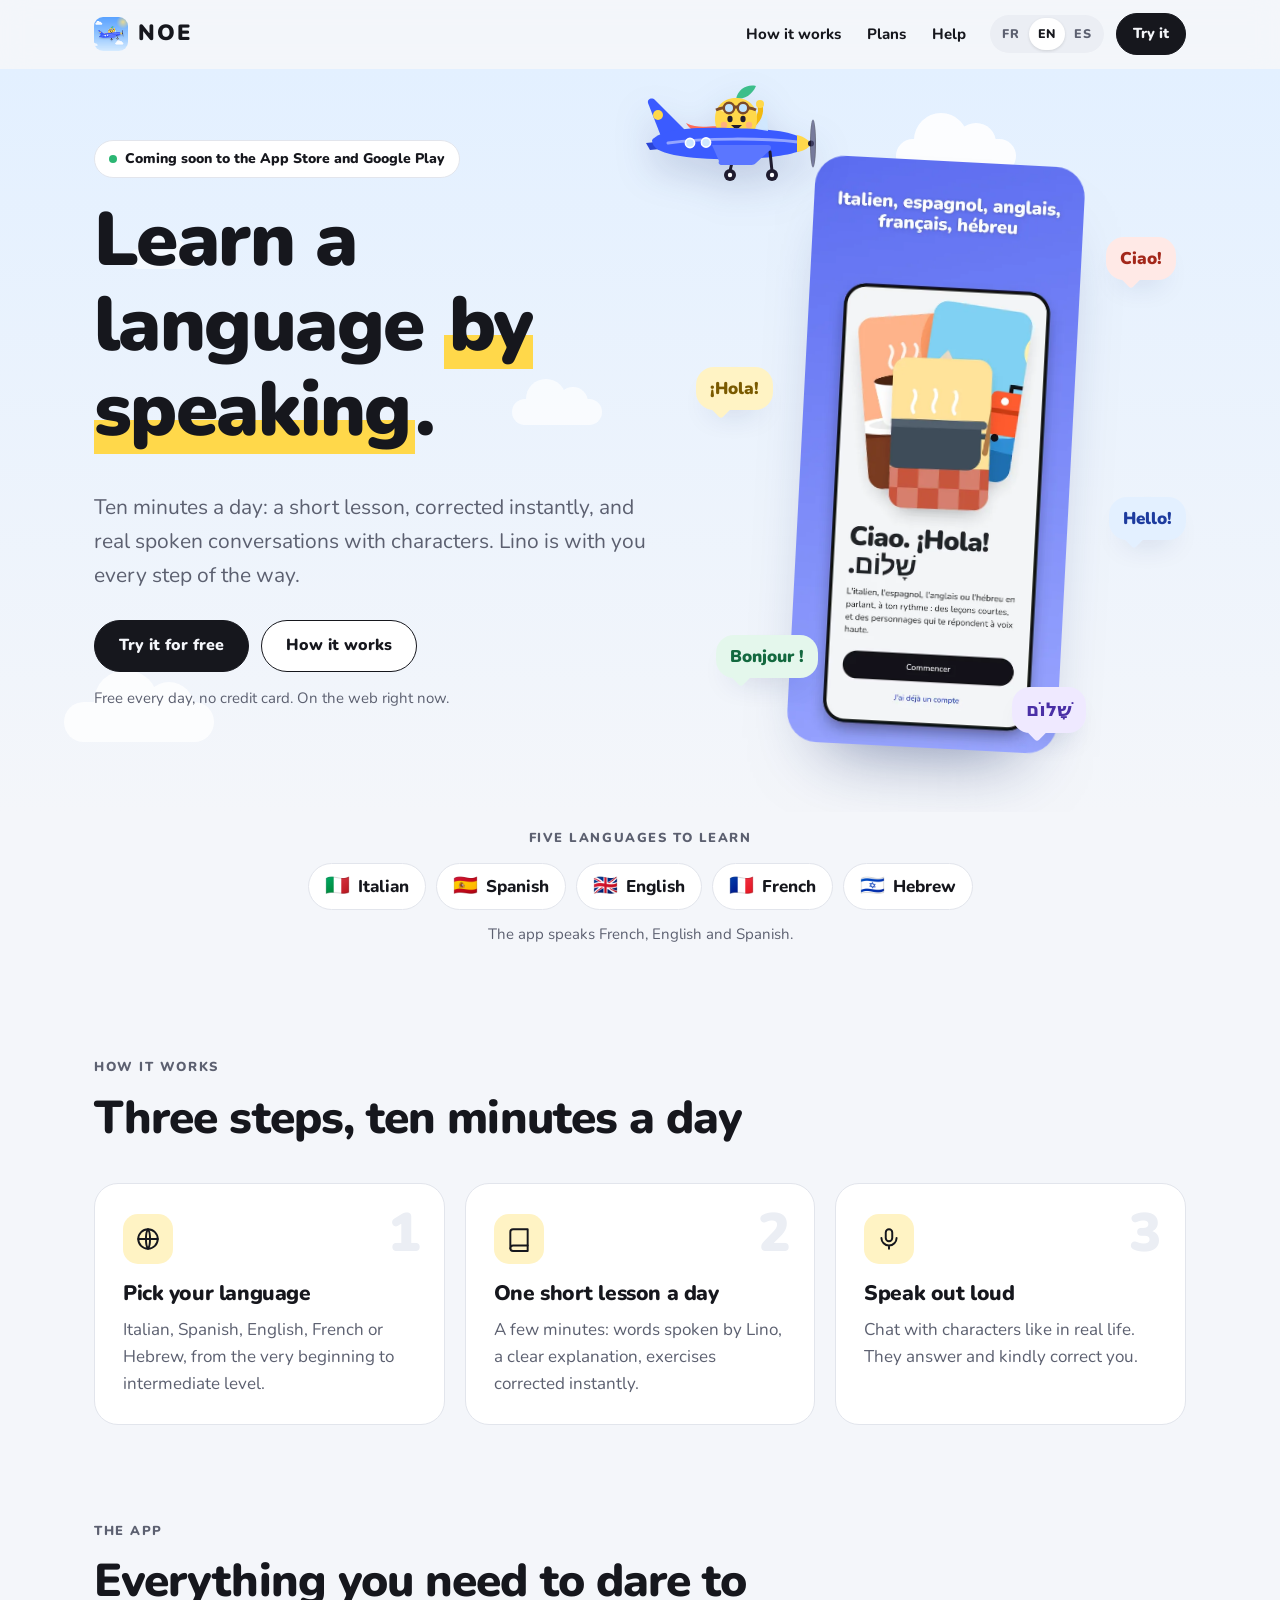
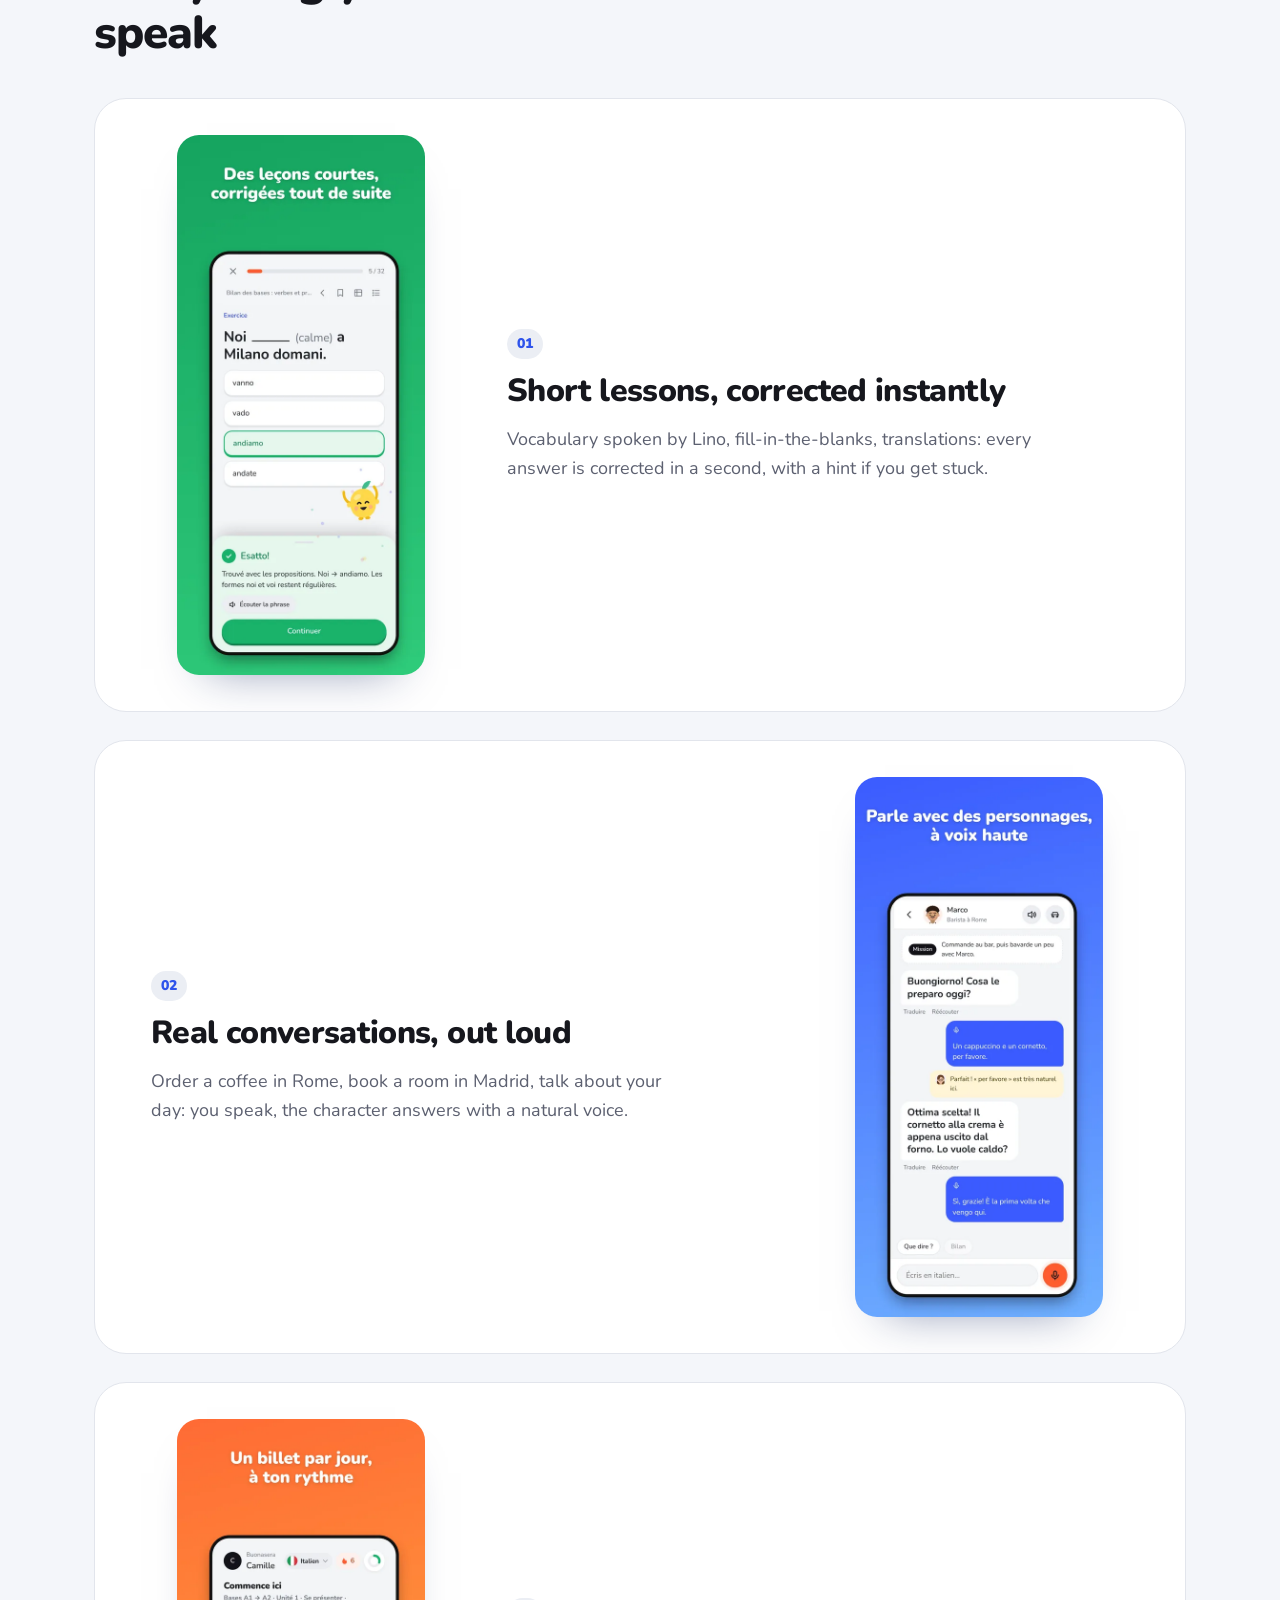
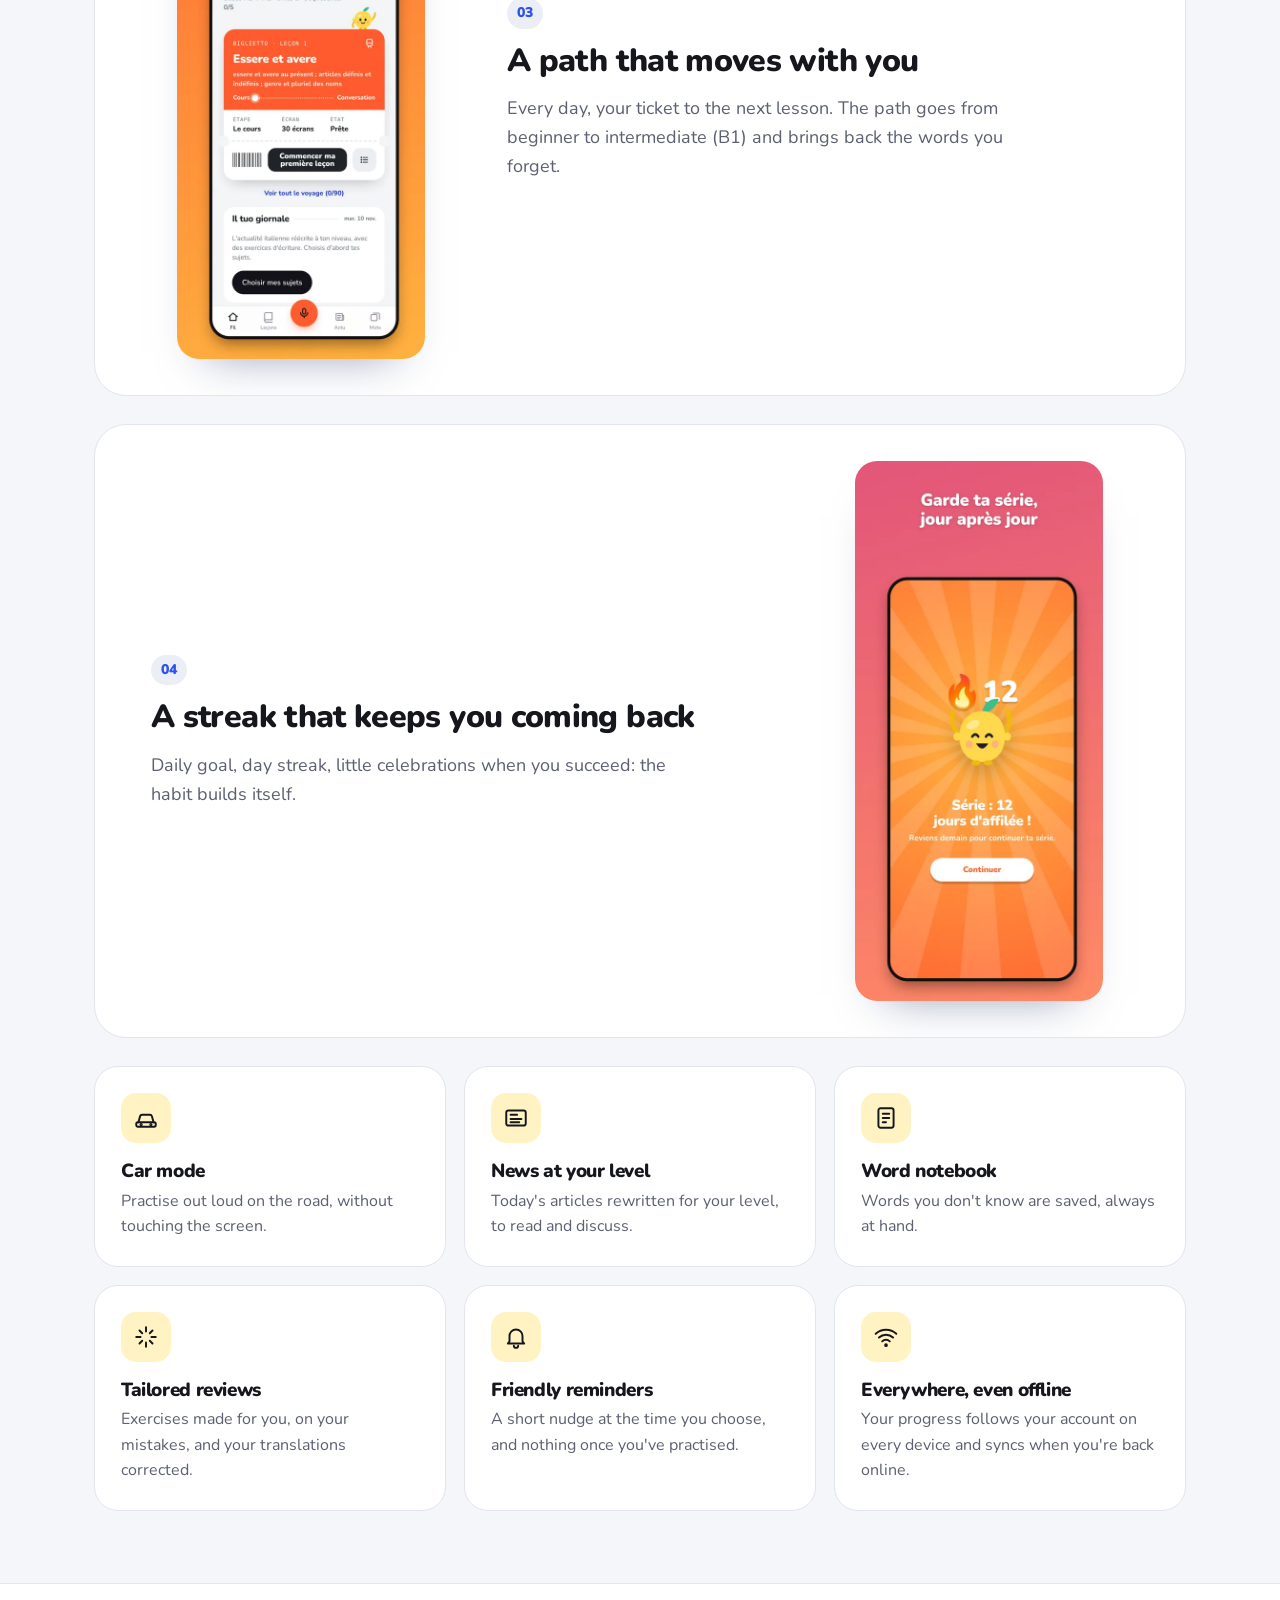
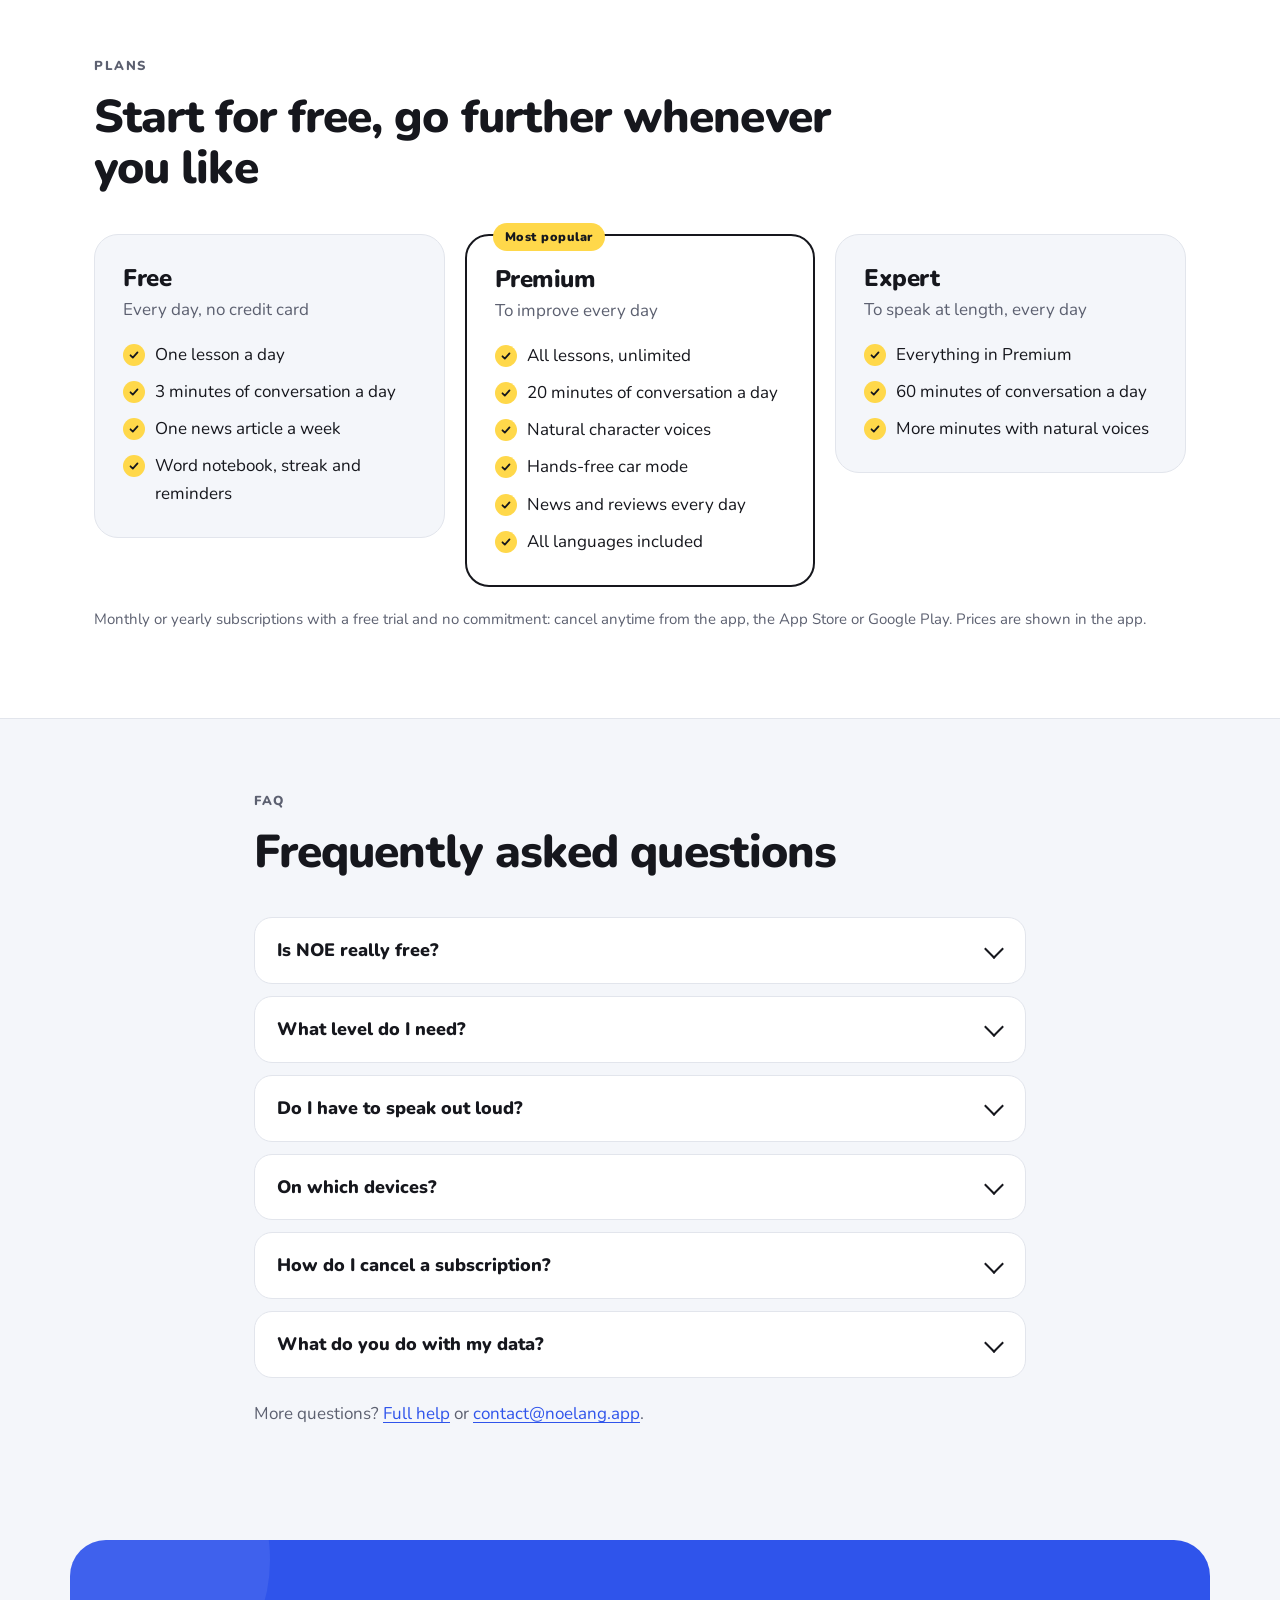
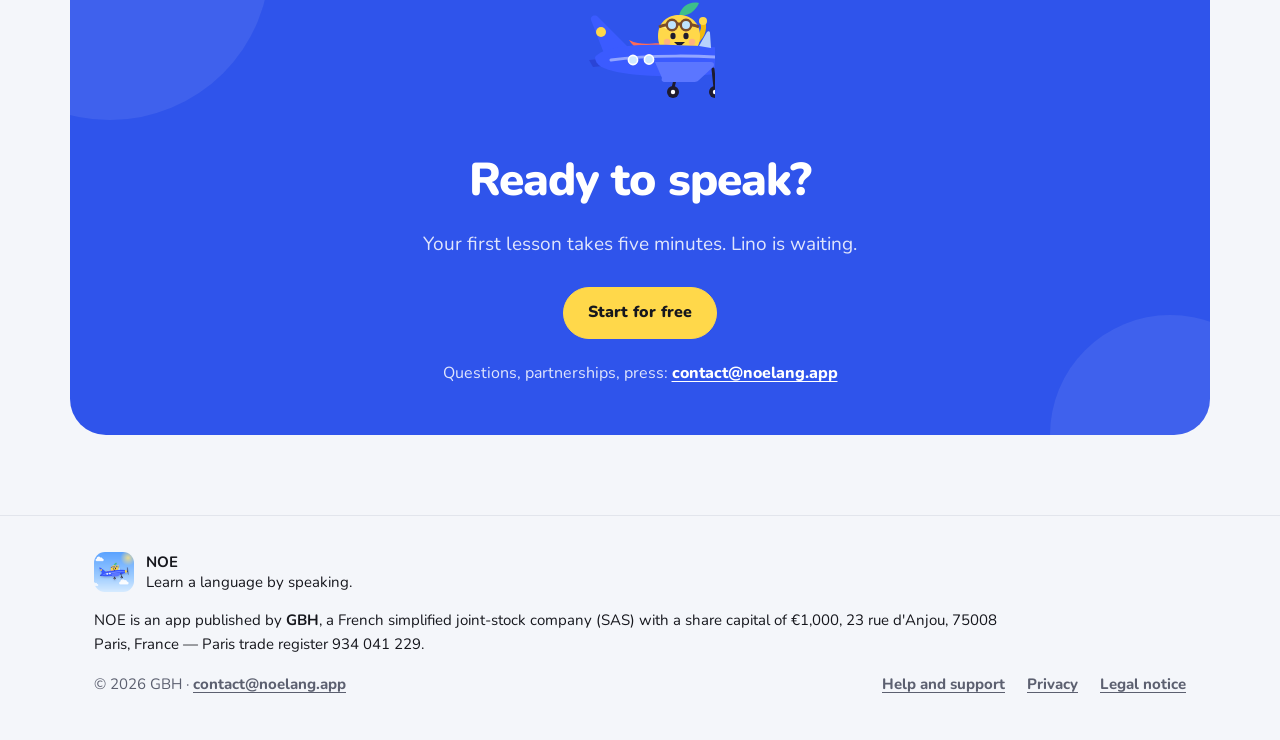
==== commit c0f93e7f: "Niveau des leçons : jusqu'à l'intermédiaire (B1), comme dans l'app Co-Authored-By: Claude Opus 5.5 <" ====
--- a/index.html
+++ b/index.html
@@ -39,7 +39,7 @@
     <div class="langs-switch" role="group" aria-label="Langue · Language · Idioma">
       <button type="button" data-set="fr" lang="fr">FR</button><button type="button" data-set="en" lang="en">EN</button><button type="button" data-set="es" lang="es">ES</button>
     </div>
-    <a class="btn primary sm try" href="https://gab728.github.io/italiano-passo-passo/"><span data-l="fr">Essayer</span><span data-l="en">Try it</span><span data-l="es">Probar</span></a>
+    <a class="btn primary sm try" href="https://gab728.github.io/Italiano-passo-passo/"><span data-l="fr">Essayer</span><span data-l="en">Try it</span><span data-l="es">Probar</span></a>
   </div>
 </header>
 <main id="main">
@@ -52,7 +52,7 @@
       <h1 id="h1" class="rise" style="--d:.08s"><span data-l="fr">Apprends une langue <span class="hl">en parlant</span>.</span><span data-l="en">Learn a language <span class="hl">by speaking</span>.</span><span data-l="es">Aprende un idioma <span class="hl">hablando</span>.</span></h1>
       <p class="lead rise" style="--d:.16s"><span data-l="fr">Dix minutes par jour : une leçon courte, corrigée tout de suite, et de vraies conversations à voix haute avec des personnages. Lino t'accompagne à chaque étape.</span><span data-l="en">Ten minutes a day: a short lesson, corrected instantly, and real spoken conversations with characters. Lino is with you every step of the way.</span><span data-l="es">Diez minutos al día: una lección corta, corregida al instante, y conversaciones reales en voz alta con personajes. Lino te acompaña en cada paso.</span></p>
       <div class="cta rise" style="--d:.24s">
-        <a class="btn primary" href="https://gab728.github.io/italiano-passo-passo/"><span data-l="fr">Essayer gratuitement</span><span data-l="en">Try it for free</span><span data-l="es">Probar gratis</span></a>
+        <a class="btn primary" href="https://gab728.github.io/Italiano-passo-passo/"><span data-l="fr">Essayer gratuitement</span><span data-l="en">Try it for free</span><span data-l="es">Probar gratis</span></a>
         <a class="btn" href="#comment"><span data-l="fr">Comment ça marche</span><span data-l="en">How it works</span><span data-l="es">Cómo funciona</span></a>
       </div>
       <p class="small muted rise" style="--d:.32s"><span data-l="fr">Gratuit chaque jour, sans carte bancaire. Sur le web dès maintenant.</span><span data-l="en">Free every day, no credit card. On the web right now.</span><span data-l="es">Gratis cada día, sin tarjeta. Ya disponible en la web.</span></p>
@@ -123,7 +123,7 @@
       <h2 id="h-how"><span data-l="fr">Trois étapes, dix minutes par jour</span><span data-l="en">Three steps, ten minutes a day</span><span data-l="es">Tres pasos, diez minutos al día</span></h2>
     </div>
     <ol class="steps">
-      <li class="step" data-r style="--d:0s"><span class="step-n">1</span><div class="ico"><svg viewBox="0 0 24 24" aria-hidden="true"><circle cx="12" cy="12" r="9"/><path d="M3 12h18M12 3c2.5 3 2.5 15 0 18M12 3c-2.5 3-2.5 15 0 18"/></svg></div><h3><span data-l="fr">Choisis ta langue</span><span data-l="en">Pick your language</span><span data-l="es">Elige tu idioma</span></h3><p><span data-l="fr">Italien, espagnol, anglais, français ou hébreu, du tout début jusqu'au niveau avancé.</span><span data-l="en">Italian, Spanish, English, French or Hebrew, from the very beginning to advanced.</span><span data-l="es">Italiano, español, inglés, francés o hebreo, desde cero hasta nivel avanzado.</span></p></li>
+      <li class="step" data-r style="--d:0s"><span class="step-n">1</span><div class="ico"><svg viewBox="0 0 24 24" aria-hidden="true"><circle cx="12" cy="12" r="9"/><path d="M3 12h18M12 3c2.5 3 2.5 15 0 18M12 3c-2.5 3-2.5 15 0 18"/></svg></div><h3><span data-l="fr">Choisis ta langue</span><span data-l="en">Pick your language</span><span data-l="es">Elige tu idioma</span></h3><p><span data-l="fr">Italien, espagnol, anglais, français ou hébreu, du tout début jusqu'au niveau intermédiaire.</span><span data-l="en">Italian, Spanish, English, French or Hebrew, from the very beginning to intermediate level.</span><span data-l="es">Italiano, español, inglés, francés o hebreo, desde cero hasta nivel intermedio.</span></p></li>
       <li class="step" data-r style="--d:0.1s"><span class="step-n">2</span><div class="ico"><svg viewBox="0 0 24 24" aria-hidden="true"><path d="M4 5.5A2.5 2.5 0 0 1 6.5 3H20v15H6.5A2.5 2.5 0 0 0 4 20.5z"/><path d="M4 20.5A2.5 2.5 0 0 0 6.5 23H20v-5"/></svg></div><h3><span data-l="fr">Une leçon courte par jour</span><span data-l="en">One short lesson a day</span><span data-l="es">Una lección corta al día</span></h3><p><span data-l="fr">Quelques minutes : les mots dits par Lino, une explication claire, des exercices corrigés tout de suite.</span><span data-l="en">A few minutes: words spoken by Lino, a clear explanation, exercises corrected instantly.</span><span data-l="es">Unos minutos: palabras dichas por Lino, una explicación clara, ejercicios corregidos al instante.</span></p></li>
       <li class="step" data-r style="--d:0.2s"><span class="step-n">3</span><div class="ico"><svg viewBox="0 0 24 24" aria-hidden="true"><rect x="9" y="3" width="6" height="11" rx="3"/><path d="M5 11a7 7 0 0 0 14 0M12 18v3"/></svg></div><h3><span data-l="fr">Parle à voix haute</span><span data-l="en">Speak out loud</span><span data-l="es">Habla en voz alta</span></h3><p><span data-l="fr">Discute avec des personnages comme dans la vraie vie. Ils te répondent et te corrigent avec bienveillance.</span><span data-l="en">Chat with characters like in real life. They answer and kindly correct you.</span><span data-l="es">Conversa con personajes como en la vida real. Te responden y te corrigen con amabilidad.</span></p></li>
     </ol>
@@ -147,7 +147,7 @@
       </article>
       <article class="feature" data-r>
         <div class="feature-shot"><picture><source srcset="assets/noe-3.webp" type="image/webp"><img src="assets/noe-3.jpg" width="520" height="1130" decoding="async" alt="NOE : Un parcours qui avance avec toi" loading="lazy"></picture></div>
-        <div class="feature-text"><span class="num">03</span><h3><span data-l="fr">Un parcours qui avance avec toi</span><span data-l="en">A path that moves with you</span><span data-l="es">Un recorrido que avanza contigo</span></h3><p><span data-l="fr">Chaque jour, ton billet pour la leçon suivante. Le parcours va du débutant à l'avancé et revient sur les mots que tu oublies.</span><span data-l="en">Every day, your ticket to the next lesson. The path goes from beginner to advanced and brings back the words you forget.</span><span data-l="es">Cada día, tu billete para la siguiente lección. El recorrido va de principiante a avanzado y repasa las palabras que olvidas.</span></p></div>
+        <div class="feature-text"><span class="num">03</span><h3><span data-l="fr">Un parcours qui avance avec toi</span><span data-l="en">A path that moves with you</span><span data-l="es">Un recorrido que avanza contigo</span></h3><p><span data-l="fr">Chaque jour, ton billet pour la leçon suivante. Le parcours va du débutant à l'intermédiaire (B1) et revient sur les mots que tu oublies.</span><span data-l="en">Every day, your ticket to the next lesson. The path goes from beginner to intermediate (B1) and brings back the words you forget.</span><span data-l="es">Cada día, tu billete para la siguiente lección. El recorrido va de principiante a intermedio (B1) y repasa las palabras que olvidas.</span></p></div>
       </article>
       <article class="feature rev" data-r>
         <div class="feature-shot"><picture><source srcset="assets/noe-4.webp" type="image/webp"><img src="assets/noe-4.jpg" width="520" height="1130" decoding="async" alt="NOE : Une série qui donne envie de revenir" loading="lazy"></picture></div>
@@ -200,7 +200,7 @@
     </div>
     <div class="faq">
       <details data-r><summary><span data-l="fr">NOE est-il vraiment gratuit ?</span><span data-l="en">Is NOE really free?</span><span data-l="es">¿NOE es realmente gratis?</span></summary><p><span data-l="fr">Oui. La formule gratuite donne chaque jour une leçon et quelques minutes de conversation, sans carte bancaire et sans limite de durée. Premium et Expert sont là pour aller plus vite.</span><span data-l="en">Yes. The free plan gives you a lesson and a few minutes of conversation every day, with no credit card and no time limit. Premium and Expert are there to go faster.</span><span data-l="es">Sí. El plan gratuito te da cada día una lección y unos minutos de conversación, sin tarjeta y sin límite de tiempo. Premium y Experto están para avanzar más rápido.</span></p></details>
-      <details data-r><summary><span data-l="fr">À partir de quel niveau ?</span><span data-l="en">What level do I need?</span><span data-l="es">¿Desde qué nivel?</span></summary><p><span data-l="fr">Aucun : on peut commencer de zéro (l'hébreu commence même par l'alphabet). Le parcours monte ensuite jusqu'à un niveau avancé.</span><span data-l="en">None: you can start from scratch (Hebrew even starts with the alphabet). The path then goes up to an advanced level.</span><span data-l="es">Ninguno: puedes empezar desde cero (el hebreo empieza incluso por el alfabeto). Después el recorrido sube hasta un nivel avanzado.</span></p></details>
+      <details data-r><summary><span data-l="fr">À partir de quel niveau ?</span><span data-l="en">What level do I need?</span><span data-l="es">¿Desde qué nivel?</span></summary><p><span data-l="fr">Aucun : on peut commencer de zéro (l'hébreu commence même par l'alphabet). Le parcours monte ensuite jusqu'au niveau intermédiaire (B1).</span><span data-l="en">None: you can start from scratch (Hebrew even starts with the alphabet). The path then goes up to intermediate level (B1).</span><span data-l="es">Ninguno: puedes empezar desde cero (el hebreo empieza incluso por el alfabeto). Después el recorrido sube hasta el nivel intermedio (B1).</span></p></details>
       <details data-r><summary><span data-l="fr">Faut-il parler à voix haute ?</span><span data-l="en">Do I have to speak out loud?</span><span data-l="es">¿Hay que hablar en voz alta?</span></summary><p><span data-l="fr">C'est conseillé, c'est ce qui fait progresser le plus vite. Mais tu peux aussi écrire tes réponses, par exemple dans les transports.</span><span data-l="en">It's recommended, it's what makes you improve fastest. But you can also type your answers, on public transport for example.</span><span data-l="es">Es lo recomendable, es lo que más te hace progresar. Pero también puedes escribir tus respuestas, por ejemplo en el transporte.</span></p></details>
       <details data-r><summary><span data-l="fr">Sur quels appareils ?</span><span data-l="en">On which devices?</span><span data-l="es">¿En qué dispositivos?</span></summary><p><span data-l="fr">Sur le web dès maintenant, et bientôt sur iPhone et Android. Ta progression suit ton compte sur tous tes appareils.</span><span data-l="en">On the web now, and soon on iPhone and Android. Your progress follows your account on all your devices.</span><span data-l="es">En la web ya, y pronto en iPhone y Android. Tu progreso te sigue en todos tus dispositivos.</span></p></details>
       <details data-r><summary><span data-l="fr">Comment résilier un abonnement ?</span><span data-l="en">How do I cancel a subscription?</span><span data-l="es">¿Cómo cancelo una suscripción?</span></summary><p><span data-l="fr">À tout moment, depuis ton profil dans l'app, ou depuis les réglages d'abonnement de l'App Store ou de Google Play si tu t'es abonné là. Tu gardes l'accès jusqu'à la fin de la période payée.</span><span data-l="en">Anytime, from your profile in the app, or from the App Store or Google Play subscription settings if you subscribed there. You keep access until the end of the paid period.</span><span data-l="es">Cuando quieras, desde tu perfil en la app, o desde los ajustes de suscripción de App Store o Google Play si te suscribiste allí. Conservas el acceso hasta el final del periodo pagado.</span></p></details>
@@ -258,7 +258,7 @@
 </svg></div>
     <h2 id="h-band"><span data-l="fr">Prêt à parler ?</span><span data-l="en">Ready to speak?</span><span data-l="es">¿Listo para hablar?</span></h2>
     <p><span data-l="fr">Ta première leçon prend cinq minutes. Lino t'attend.</span><span data-l="en">Your first lesson takes five minutes. Lino is waiting.</span><span data-l="es">Tu primera lección dura cinco minutos. Lino te espera.</span></p>
-    <div class="cta center"><a class="btn sun" href="https://gab728.github.io/italiano-passo-passo/"><span data-l="fr">Commencer gratuitement</span><span data-l="en">Start for free</span><span data-l="es">Empezar gratis</span></a></div>
+    <div class="cta center"><a class="btn sun" href="https://gab728.github.io/Italiano-passo-passo/"><span data-l="fr">Commencer gratuitement</span><span data-l="en">Start for free</span><span data-l="es">Empezar gratis</span></a></div>
     <p class="band-contact"><span data-l="fr">Une question, un partenariat, la presse : </span><span data-l="en">Questions, partnerships, press: </span><span data-l="es">Preguntas, colaboraciones, prensa: </span><a href="mailto:contact@noelang.app">contact@noelang.app</a></p>
   </div>
 </section>
